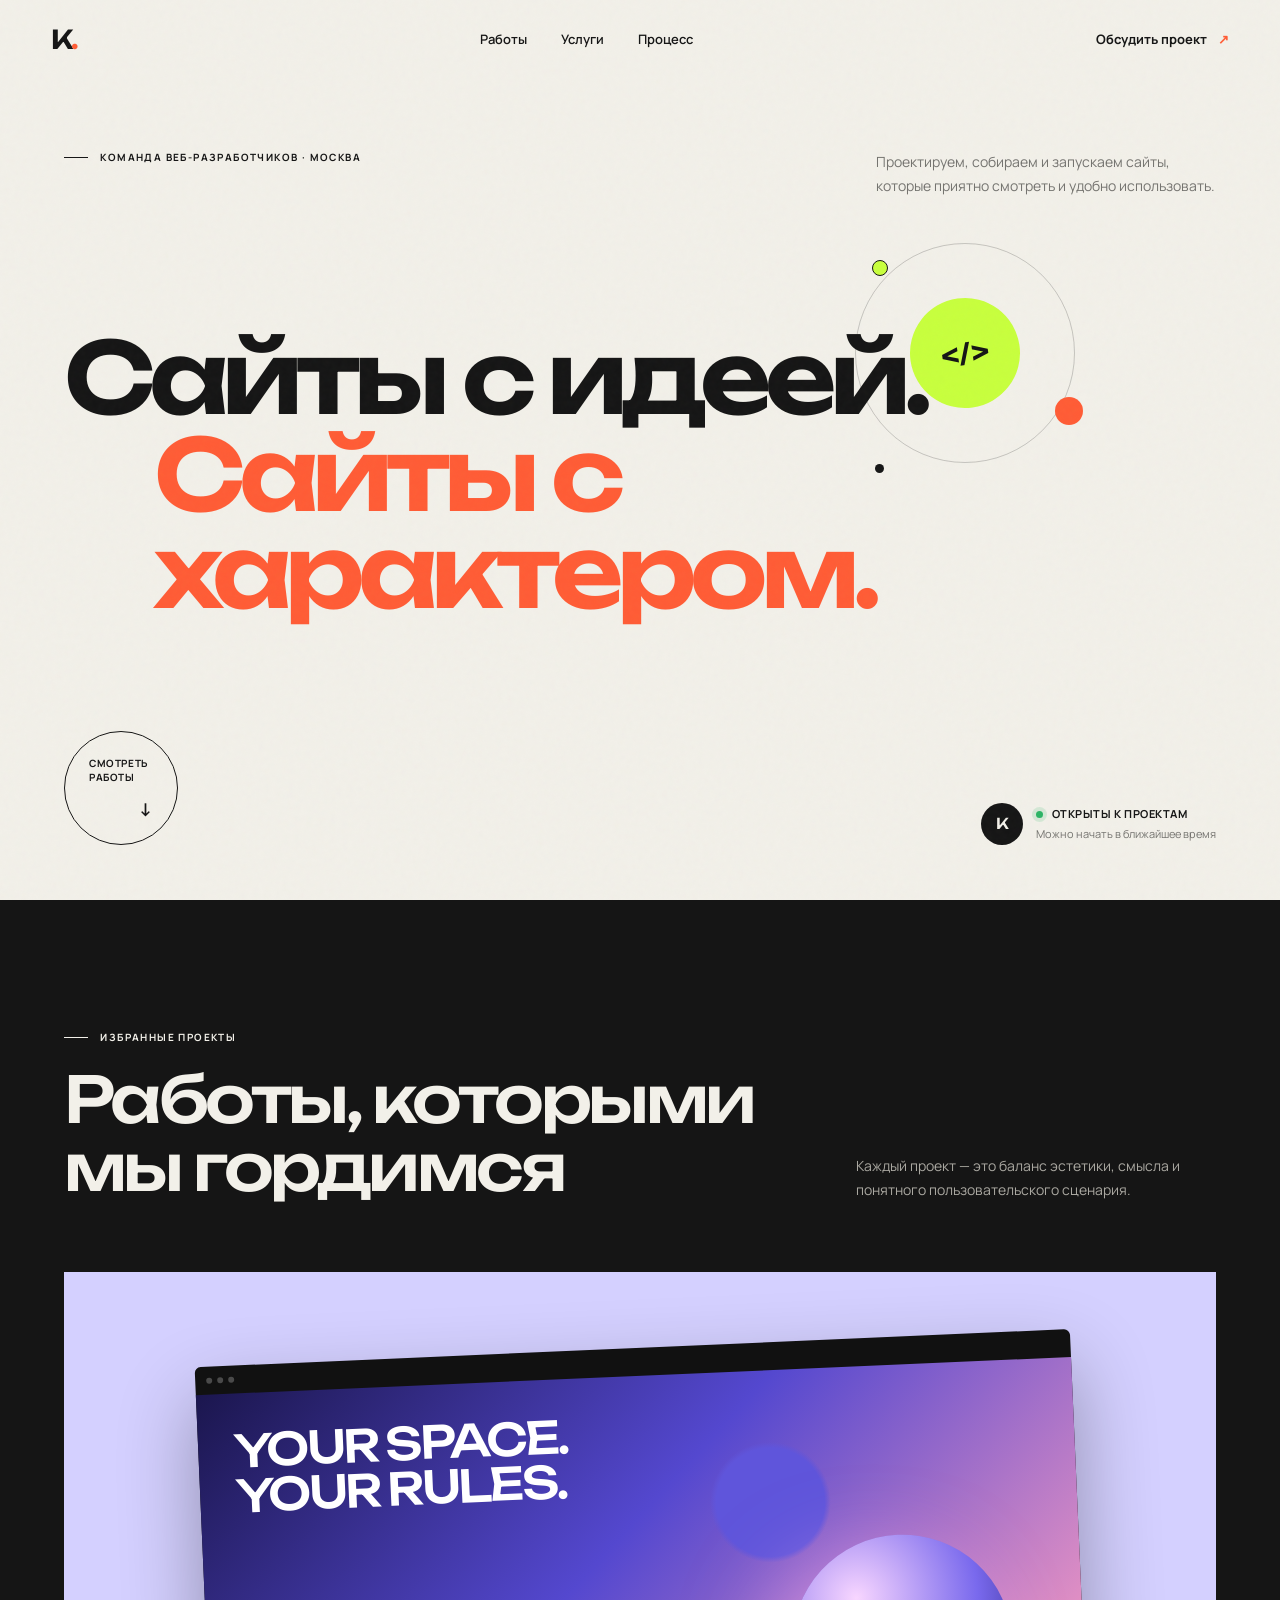
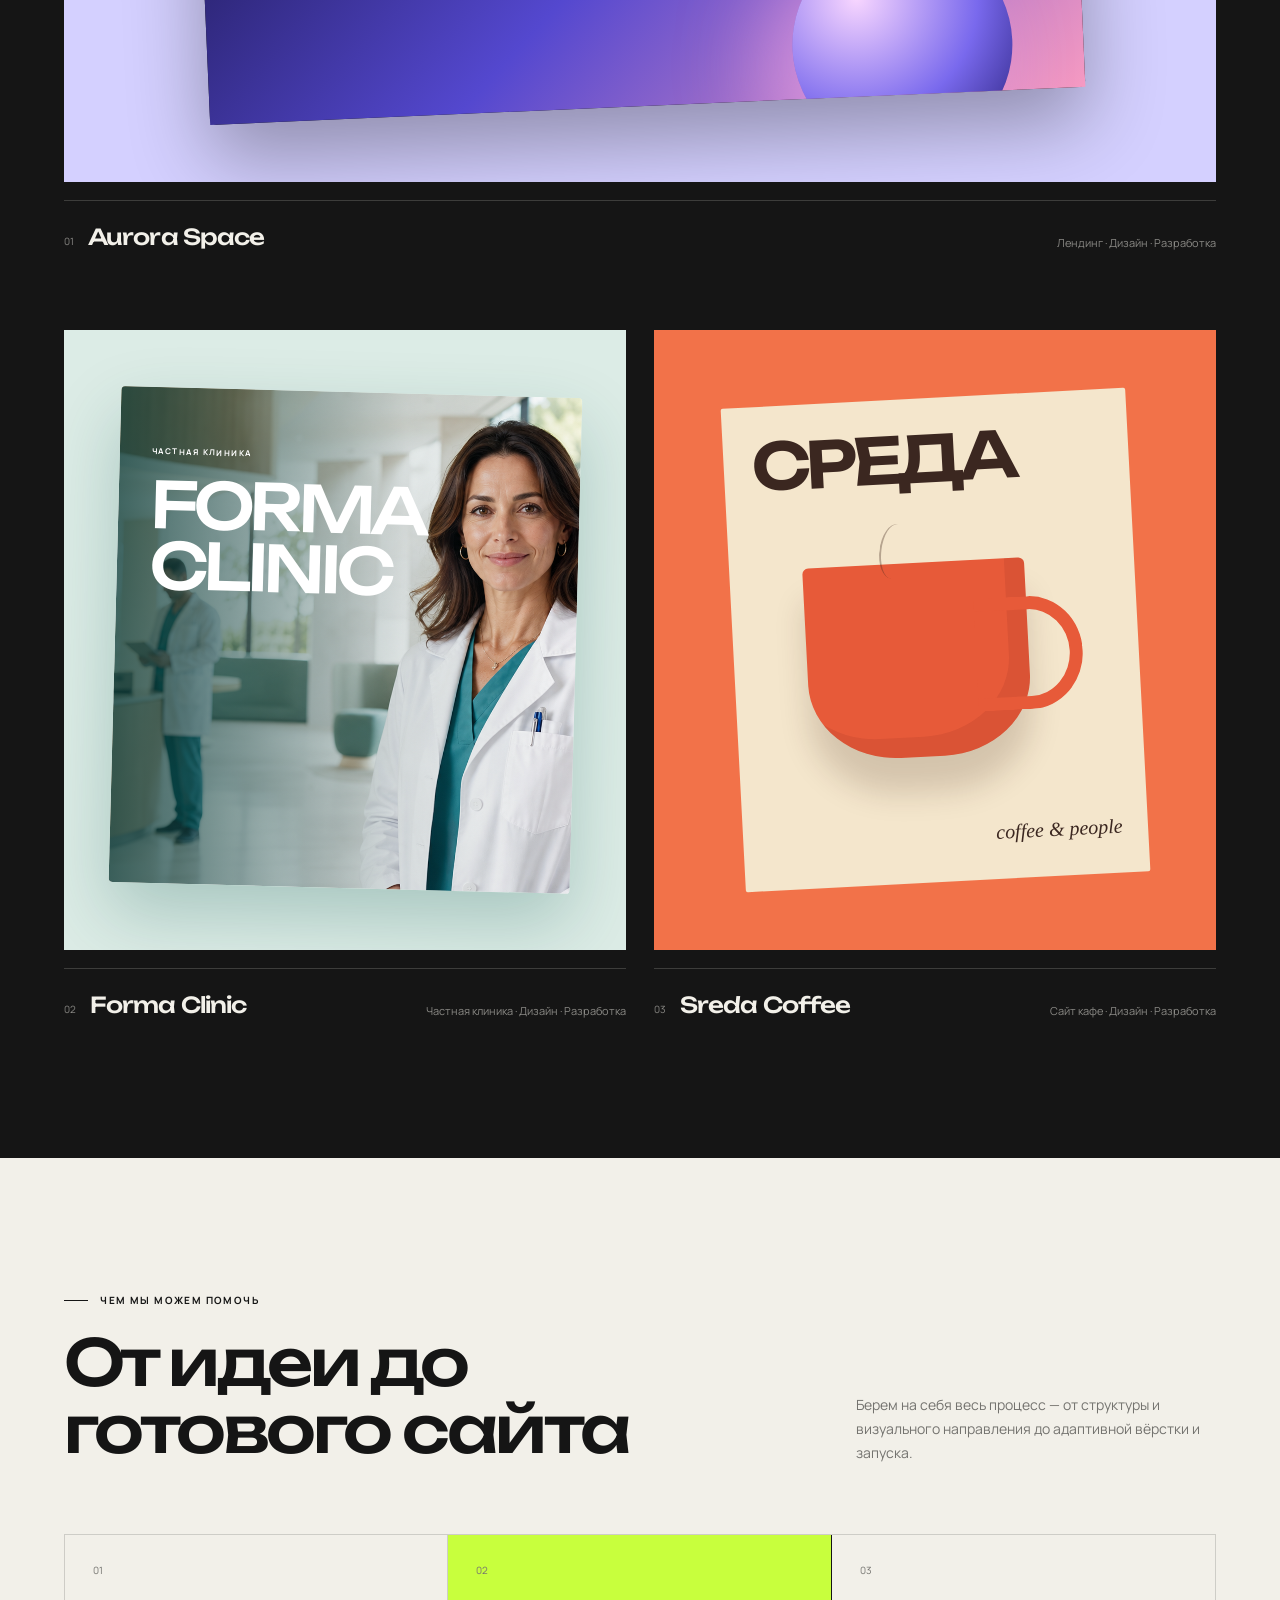
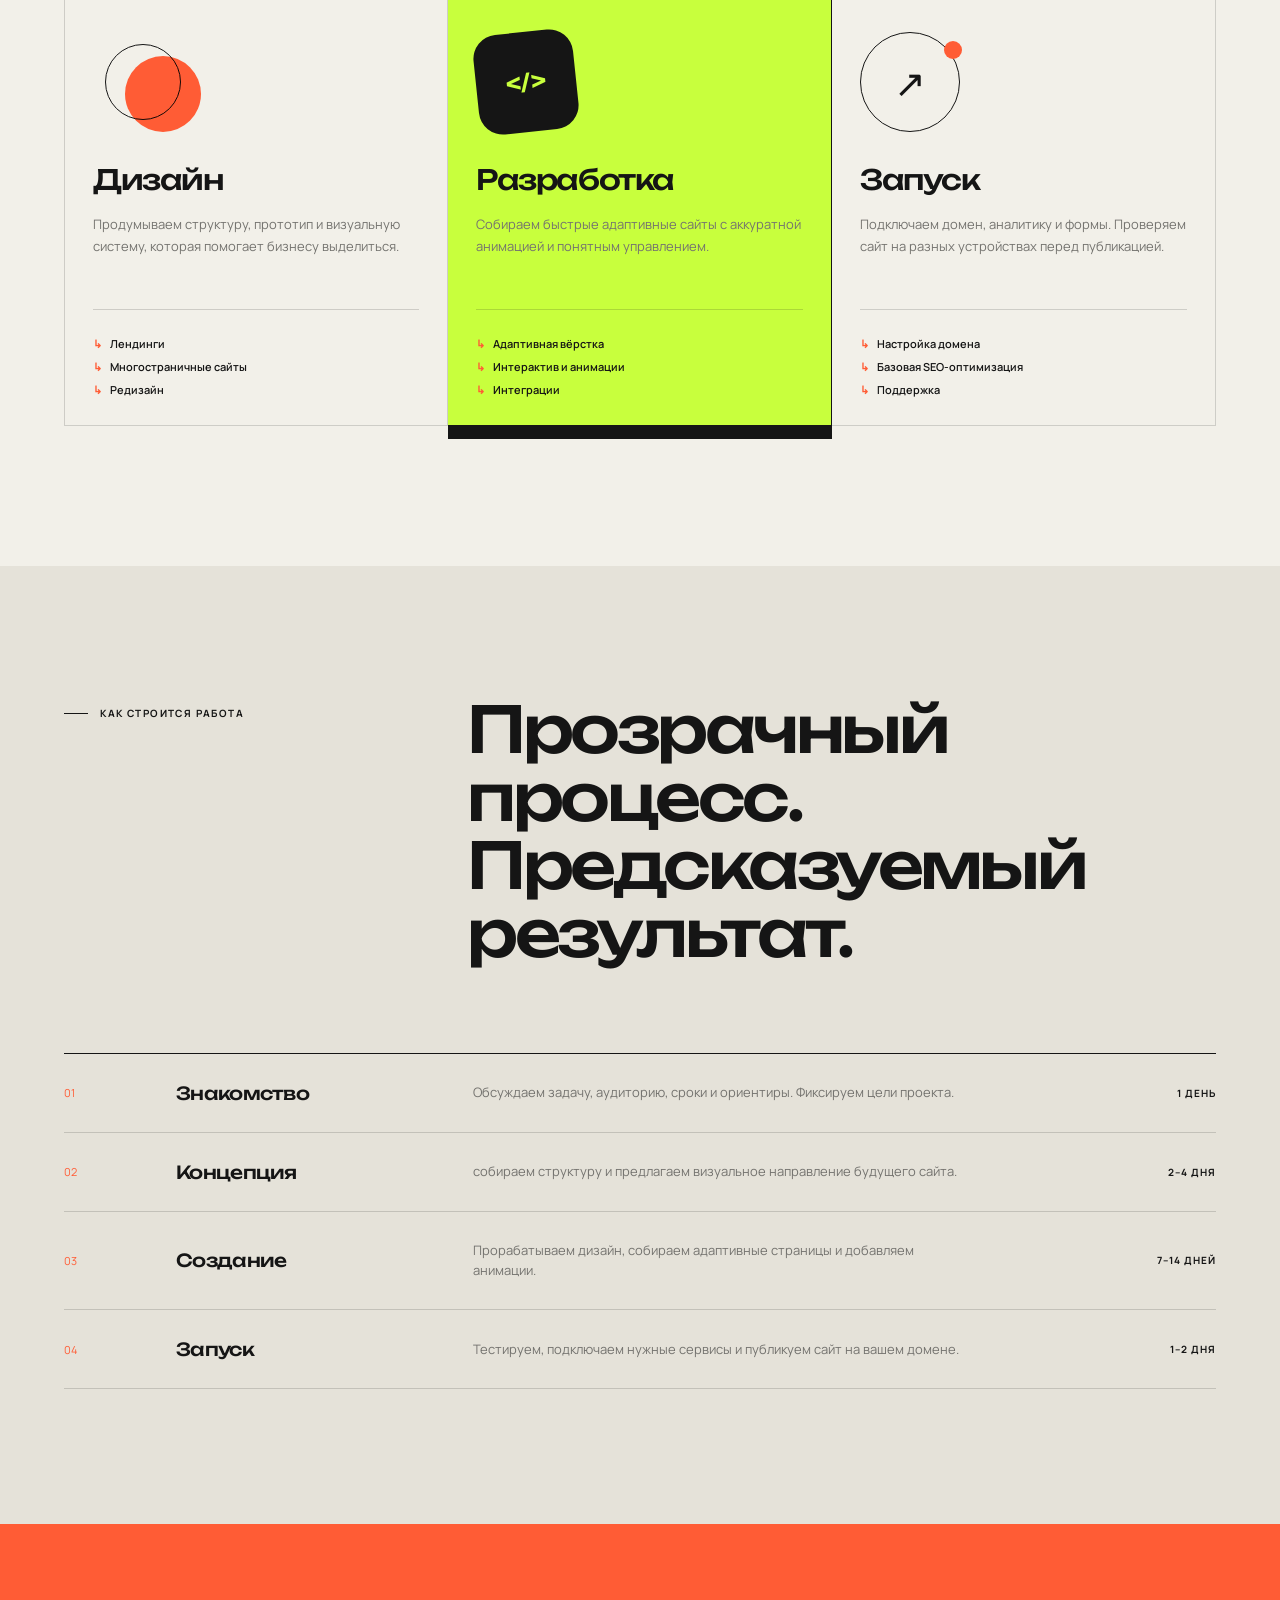
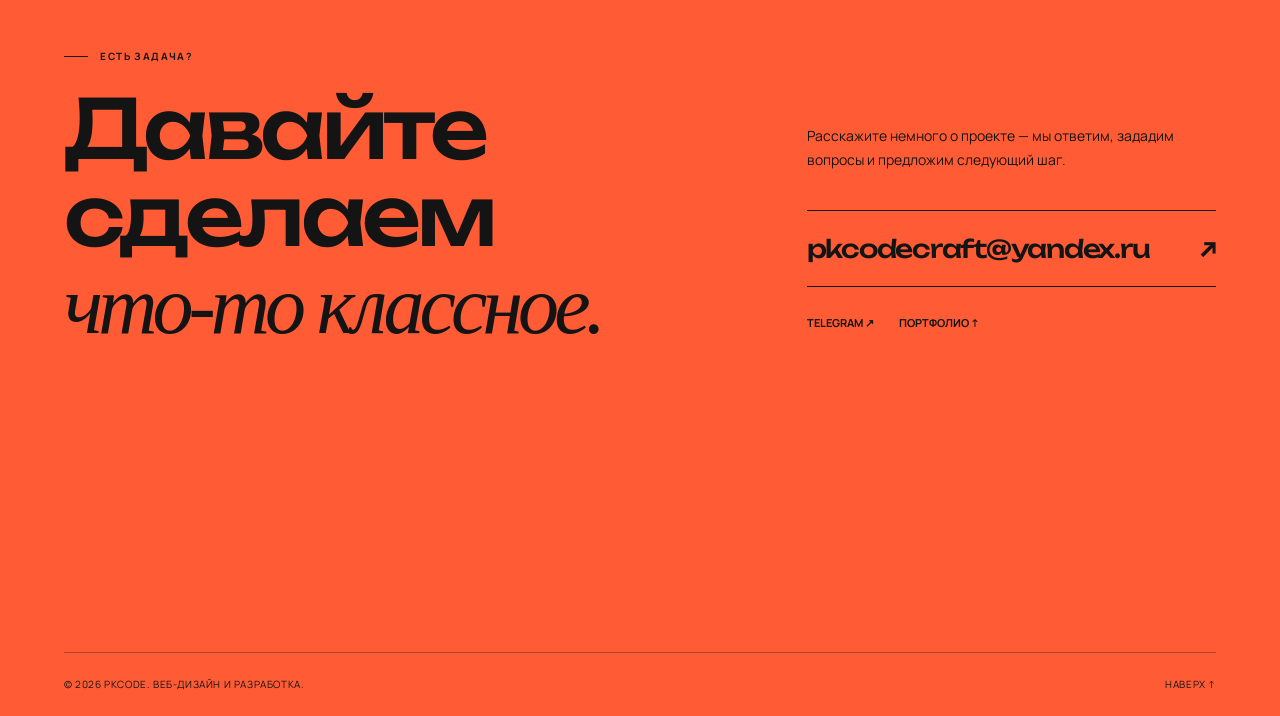
==== index.html @ dcec7ef4 "add coffee demo" ====
<!doctype html>
<html lang="ru">
  <head>
    <meta charset="UTF-8" />
    <meta name="viewport" content="width=device-width, initial-scale=1.0" />
    <meta
      name="description"
      content="Pkcode —  команда веб-разработчик. Создем быстрые, понятные и выразительные сайты для бизнеса."
    />
    <meta name="theme-color" content="#f2f0e9" />
    <title>Pkcode создаем то что вам необходимо</title>
    <link rel="preconnect" href="https://fonts.googleapis.com" />
    <link rel="preconnect" href="https://fonts.gstatic.com" crossorigin />
    <link
      href="https://fonts.googleapis.com/css2?family=Manrope:wght@400;500;600;700&family=Unbounded:wght@500;600&display=swap"
      rel="stylesheet"
    />
    <link rel="stylesheet" href="styles.css?v=20260711-2" />
  </head>
  <body>
    <div class="noise" aria-hidden="true"></div>

    <header class="site-header">
      <a class="logo" href="#top" aria-label="На главную">K<span>.</span></a>

      <nav class="desktop-nav" aria-label="Основная навигация">
        <a href="#works">Работы</a>
        <a href="#services">Услуги</a>
        <a href="#process">Процесс</a>
      </nav>

      <a class="header-contact" href="#contact">Обсудить проект <span>↗</span></a>
      <button class="menu-button" type="button" aria-label="Открыть меню" aria-expanded="false">
        <span></span><span></span>
      </button>
    </header>

    <div class="mobile-menu" aria-hidden="true">
      <a href="#works">Работы</a>
      <a href="#services">Услуги</a>
      <a href="#process">Процесс</a>
      <a href="#contact">Связаться</a>
    </div>

    <main id="top">
      <section class="hero section-pad">
        <div class="hero-top reveal">
          <p class="eyebrow"><span></span> Команда веб-разработчиков · Москва</p>
          <p class="hero-note">Проектируем, собираем и запускаем сайты, которые приятно смотреть и удобно использовать.</p>
        </div>

        <h1 class="hero-title reveal">
          <span>Сайты с идеей.</span>
          <span class="offset-line">Сайты с характером.</span>
        </h1>

        <div class="hero-bottom reveal">
          <a class="circle-link" href="#works" aria-label="Смотреть работы">
            <span>Смотреть<br />работы</span>
            <b>↓</b>
          </a>

          <div class="availability-card">
            <div class="avatar" aria-hidden="true">К</div>
            <div>
              <span class="status"><i></i> Открыты к проектам</span>
              <p>Можно начать в ближайшее время</p>
            </div>
          </div>
        </div>

        <div class="hero-orbit" aria-hidden="true">
          <div class="orbit-ring"></div>
          <div class="orbit-core">&lt;/&gt;</div>
          <span class="orbit-dot dot-one"></span>
          <span class="orbit-dot dot-two"></span>
        </div>
      </section>

      <section class="works section-pad" id="works">
        <div class="section-heading reveal">
          <div>
            <p class="eyebrow light"><span></span> Избранные проекты</p>
            <h2>Работы, которыми<br />мы гордимся</h2>
          </div>
          <p>Каждый проект — это баланс эстетики, смысла и понятного пользовательского сценария.</p>
        </div>

        <div class="project-list">
          <article class="project project-large reveal">
            <a class="project-visual visual-aurora" href="#contact" aria-label="Подробнее о проекте Aurora">
              <div class="browser-frame">
                <div class="browser-top"><i></i><i></i><i></i></div>
                <div class="aurora-screen">
                  <span>YOUR SPACE.<br />YOUR RULES.</span>
                  <div class="aurora-sphere"></div>
                </div>
              </div>
              <span class="view-button">Смотреть кейс ↗</span>
            </a>
            <div class="project-meta">
              <div><span>01</span><h3>Aurora Space</h3></div>
              <p>Лендинг · Дизайн · Разработка</p>
            </div>
          </article>

          <article class="project reveal">
            <a class="project-visual visual-studio" href="clinic/" aria-label="Открыть сайт частной клиники Forma">
              <div class="clinic-preview">
                <img src="assets/clinic-hero.png" alt="Врач частной клиники Forma" />
                <div class="clinic-preview-copy">
                  <span>ЧАСТНАЯ КЛИНИКА</span>
                  <b>FORMA<br />CLINIC</b>
                </div>
              </div>
              <span class="view-button">Смотреть кейс ↗</span>
            </a>
            <div class="project-meta">
              <div><span>02</span><h3>Forma Clinic</h3></div>
              <p>Частная клиника · Дизайн · Разработка</p>
            </div>
          </article>

          <article class="project reveal">
            <a class="project-visual visual-coffee" href="coffee/" aria-label="Открыть сайт кофейни Sreda">
              <div class="coffee-card">
                <span class="coffee-logo">СРЕДА</span>
                <div class="coffee-cup"><i></i></div>
                <p>coffee & people</p>
              </div>
              <span class="view-button">Смотреть кейс ↗</span>
            </a>
            <div class="project-meta">
              <div><span>03</span><h3>Sreda Coffee</h3></div>
              <p>Сайт кафе · Дизайн · Разработка</p>
            </div>
          </article>
        </div>

      </section>

      <section class="services section-pad" id="services">
        <div class="section-heading dark reveal">
          <div>
            <p class="eyebrow"><span></span> Чем мы можем помочь</p>
            <h2>От идеи до<br />готового сайта</h2>
          </div>
          <p>Берем на себя весь процесс — от структуры и визуального направления до адаптивной вёрстки и запуска.</p>
        </div>

        <div class="service-grid">
          <article class="service-card reveal">
            <span>01</span>
            <div class="service-icon icon-design"><i></i><i></i></div>
            <h3>Дизайн</h3>
            <p>Продумываем структуру, прототип и визуальную систему, которая помогает бизнесу выделиться.</p>
            <ul><li>Лендинги</li><li>Многостраничные сайты</li><li>Редизайн</li></ul>
          </article>

          <article class="service-card accent reveal">
            <span>02</span>
            <div class="service-icon icon-code">&lt;/&gt;</div>
            <h3>Разработка</h3>
            <p>Собираем быстрые адаптивные сайты с аккуратной анимацией и понятным управлением.</p>
            <ul><li>Адаптивная вёрстка</li><li>Интерактив и анимации</li><li>Интеграции</li></ul>
          </article>

          <article class="service-card reveal">
            <span>03</span>
            <div class="service-icon icon-launch"><i></i></div>
            <h3>Запуск</h3>
            <p>Подключаем домен, аналитику и формы. Проверяем сайт на разных устройствах перед публикацией.</p>
            <ul><li>Настройка домена</li><li>Базовая SEO-оптимизация</li><li>Поддержка</li></ul>
          </article>
        </div>
      </section>

      <section class="process section-pad" id="process">
        <div class="process-intro reveal">
          <p class="eyebrow"><span></span> Как строится работа</p>
          <h2>Прозрачный процесс.<br />Предсказуемый результат.</h2>
        </div>

        <ol class="steps">
          <li class="reveal"><span>01</span><h3>Знакомство</h3><p>Обсуждаем задачу, аудиторию, сроки и ориентиры. Фиксируем цели проекта.</p><b>1 день</b></li>
          <li class="reveal"><span>02</span><h3>Концепция</h3><p>собираем структуру и предлагаем визуальное направление будущего сайта.</p><b>2–4 дня</b></li>
          <li class="reveal"><span>03</span><h3>Создание</h3><p>Прорабатываем дизайн, собираем адаптивные страницы и добавляем анимации.</p><b>7–14 дней</b></li>
          <li class="reveal"><span>04</span><h3>Запуск</h3><p>Тестируем, подключаем нужные сервисы и публикуем сайт на вашем домене.</p><b>1–2 дня</b></li>
        </ol>
      </section>

      <section class="contact section-pad" id="contact">
        <div class="contact-copy reveal">
          <p class="eyebrow light"><span></span> Есть задача?</p>
          <h2>Давайте сделаем<br /><em>что-то классное.</em></h2>
        </div>

        <div class="contact-action reveal">
          <p>Расскажите немного о проекте — мы ответим, зададим вопросы и предложим следующий шаг.</p>
          <a class="big-mail" href="mailto:pkcodecraft@yandex.ru">pkcodecraft@yandex.ru <span>↗</span></a>
          <div class="socials">
            <a href="https://t.me/un4uspep" target="_blank" rel="noreferrer">Telegram ↗</a>
            <a href="#works">Портфолио ↑</a>
          </div>
        </div>

        <footer>
          <p>© <span id="year"></span> Pkcode. Веб-дизайн и разработка.</p>
          <a href="#top">Наверх ↑</a>
        </footer>
      </section>
    </main>

    <script src="script.js"></script>
  </body>
</html>
---- styles.css ----
:root {
  --paper: #f2f0e9;
  --ink: #151515;
  --orange: #ff5c35;
  --lime: #c8ff3d;
  --muted: #74736f;
  --line: rgba(21, 21, 21, 0.16);
  --display: "Unbounded", sans-serif;
  --body: "Manrope", sans-serif;
}

* { box-sizing: border-box; }
html { scroll-behavior: smooth; }
body {
  margin: 0;
  background: var(--paper);
  color: var(--ink);
  font-family: var(--body);
  overflow-x: hidden;
}
a { color: inherit; text-decoration: none; }
button { font: inherit; }

.noise {
  position: fixed;
  inset: 0;
  pointer-events: none;
  z-index: 50;
  opacity: .035;
  background-image: url("data:image/svg+xml,%3Csvg viewBox='0 0 160 160' xmlns='http://www.w3.org/2000/svg'%3E%3Cfilter id='n'%3E%3CfeTurbulence type='fractalNoise' baseFrequency='.95' numOctaves='4' stitchTiles='stitch'/%3E%3C/filter%3E%3Crect width='100%25' height='100%25' filter='url(%23n)' opacity='.8'/%3E%3C/svg%3E");
}

.site-header {
  position: fixed;
  z-index: 40;
  top: 0;
  left: 0;
  right: 0;
  height: 78px;
  padding: 0 clamp(22px, 4vw, 68px);
  display: flex;
  align-items: center;
  justify-content: space-between;
  transition: background .25s, height .25s, box-shadow .25s;
}
.site-header.scrolled {
  height: 64px;
  background: rgba(242,240,233,.88);
  box-shadow: 0 1px 0 rgba(21,21,21,.1);
  backdrop-filter: blur(16px);
}
.logo { font: 600 26px var(--display); letter-spacing: -.08em; }
.logo span { color: var(--orange); }
.desktop-nav { display: flex; gap: 34px; font-size: 13px; font-weight: 600; }
.desktop-nav a, .header-contact { transition: opacity .2s; }
.desktop-nav a:hover, .header-contact:hover { opacity: .55; }
.header-contact { font-size: 13px; font-weight: 700; }
.header-contact span { margin-left: 8px; color: var(--orange); }
.menu-button { display: none; border: 0; background: none; width: 40px; height: 40px; padding: 10px; }
.menu-button span { display: block; height: 2px; margin: 6px 0; background: var(--ink); transition: transform .25s; }
.menu-button.active span:first-child { transform: translateY(4px) rotate(45deg); }
.menu-button.active span:last-child { transform: translateY(-4px) rotate(-45deg); }
.mobile-menu {
  display: none;
  position: fixed;
  inset: 0;
  z-index: 35;
  padding: 120px 26px 40px;
  background: var(--lime);
  flex-direction: column;
  gap: 16px;
}
.mobile-menu a { font: 500 clamp(32px,10vw,52px) var(--display); }

.section-pad { padding-left: clamp(22px, 5vw, 80px); padding-right: clamp(22px, 5vw, 80px); }
section[id] { scroll-margin-top: 74px; }
.hero {
  position: relative;
  min-height: 100svh;
  padding-top: 150px;
  padding-bottom: 55px;
  display: flex;
  flex-direction: column;
  justify-content: space-between;
  overflow: hidden;
}
.hero-top { display: flex; justify-content: space-between; align-items: flex-start; }
.eyebrow { margin: 0; text-transform: uppercase; letter-spacing: .14em; font-size: 10px; font-weight: 700; }
.eyebrow span { display: inline-block; width: 24px; height: 1px; margin: 0 9px 3px 0; background: currentColor; }
.hero-note { width: 340px; margin: 0; color: var(--muted); font-size: 14px; line-height: 1.7; }
.hero-title {
  position: relative;
  z-index: 2;
  margin: 55px 0 35px;
  font: 600 clamp(46px, 7.7vw, 124px)/.98 var(--display);
  letter-spacing: -.07em;
}
.hero-title span { display: block; }
.hero-title .offset-line { margin-left: 7vw; color: var(--orange); }
.hero-bottom { display: flex; justify-content: space-between; align-items: flex-end; }
.circle-link {
  width: 114px;
  height: 114px;
  border: 1px solid var(--ink);
  border-radius: 50%;
  padding: 24px;
  display: flex;
  flex-direction: column;
  justify-content: space-between;
  font-size: 10px;
  font-weight: 700;
  text-transform: uppercase;
  letter-spacing: .06em;
  transition: background .25s, color .25s, transform .25s;
}
.circle-link b { align-self: flex-end; font-size: 18px; }
.circle-link:hover { background: var(--ink); color: var(--paper); transform: rotate(-4deg); }
.availability-card { display: flex; align-items: center; gap: 13px; }
.avatar { width: 42px; height: 42px; border-radius: 50%; display: grid; place-items: center; color: var(--paper); background: var(--ink); font: 500 15px var(--display); }
.status { display: block; font-size: 11px; font-weight: 700; text-transform: uppercase; letter-spacing: .05em; }
.status i { display: inline-block; width: 7px; height: 7px; border-radius: 50%; margin-right: 6px; background: #2db465; box-shadow: 0 0 0 4px rgba(45,180,101,.15); }
.availability-card p { margin: 5px 0 0; font-size: 11px; color: var(--muted); }
.hero-orbit { position: absolute; z-index: 1; right: 16vw; top: 27%; width: 220px; height: 220px; }
.orbit-ring { position: absolute; inset: 0; border: 1px solid rgba(21,21,21,.2); border-radius: 50%; animation: spin 12s linear infinite; }
.orbit-ring::after { content: ""; position: absolute; left: 16px; top: 16px; width: 14px; height: 14px; background: var(--lime); border: 1px solid var(--ink); border-radius: 50%; }
.orbit-core { position: absolute; inset: 55px; border-radius: 50%; display: grid; place-items: center; background: var(--lime); font: 600 28px var(--display); transform: rotate(-8deg); }
.orbit-dot { position: absolute; border-radius: 50%; }
.dot-one { width: 28px; height: 28px; background: var(--orange); right: -8px; bottom: 38px; }
.dot-two { width: 9px; height: 9px; background: var(--ink); left: 20px; bottom: -10px; }
@keyframes spin { to { transform: rotate(360deg); } }

.works { padding-top: 130px; padding-bottom: 140px; background: var(--ink); color: var(--paper); }
.section-heading { display: flex; justify-content: space-between; align-items: flex-end; margin-bottom: 70px; }
.section-heading h2, .process-intro h2, .contact h2 { margin: 22px 0 0; font: 500 clamp(36px,5vw,72px)/1.06 var(--display); letter-spacing: -.055em; }
.section-heading > p { width: 360px; margin: 0; line-height: 1.7; font-size: 14px; color: #aaa8a1; }
.project-list { display: grid; grid-template-columns: repeat(2, 1fr); gap: 80px 28px; }
.project-large { grid-column: 1 / -1; }
.project-visual { position: relative; min-height: 510px; display: grid; place-items: center; overflow: hidden; }
.project:not(.project-large) .project-visual { min-height: 620px; }
.project-visual::after { content: ""; position: absolute; inset: 0; background: rgba(255,255,255,.08); opacity: 0; transition: opacity .3s; }
.project-visual:hover::after { opacity: 1; }
.view-button { position: absolute; z-index: 2; right: 24px; bottom: 24px; padding: 14px 18px; border-radius: 999px; color: var(--ink); background: var(--lime); font-size: 11px; font-weight: 700; transform: translateY(8px); opacity: 0; transition: .3s; }
.project-visual:hover .view-button { opacity: 1; transform: translateY(0); }
.visual-aurora { background: #d4d0ff; }
.browser-frame { width: min(76%, 1000px); background: #111; border-radius: 6px; box-shadow: 0 35px 80px rgba(0,0,0,.32); transform: rotate(-2.5deg); transition: transform .5s; }
.project-visual:hover .browser-frame { transform: rotate(-1deg) scale(1.02); }
.browser-top { height: 28px; display: flex; align-items: center; gap: 5px; padding-left: 11px; }
.browser-top i { width: 6px; height: 6px; border-radius: 50%; background: #4a4a4a; }
.aurora-screen { position: relative; height: 330px; overflow: hidden; padding: 35px; background: radial-gradient(circle at 65% 40%, #5f55db 0 9%, transparent 10%), linear-gradient(135deg,#1b164e,#5448cf 48%,#f69ac2); }
.aurora-screen > span { position: relative; z-index: 2; color: white; font: 500 clamp(25px,3.5vw,58px)/1 var(--display); letter-spacing: -.06em; }
.aurora-sphere { position: absolute; width: 220px; height: 220px; right: 8%; bottom: -60px; border-radius: 50%; background: radial-gradient(circle at 30% 28%,#f8d6ff,#7969ed 55%,#20186f); box-shadow: -30px 20px 80px rgba(255,175,238,.5); }
.visual-studio { background: #dcece6; }
.clinic-preview { position: relative; width: 82%; height: 80%; overflow: hidden; border-radius: 4px; box-shadow: 0 30px 70px rgba(6,78,73,.24); transform: rotate(1.5deg); transition: transform .5s; }
.clinic-preview::after { content: ""; position: absolute; inset: 0; background: linear-gradient(90deg,rgba(10,59,55,.78),rgba(10,59,55,.12) 62%,transparent); }
.clinic-preview img { width: 100%; height: 100%; display: block; object-fit: cover; }
.clinic-preview-copy { position: absolute; z-index: 1; left: 7%; top: 10%; color: white; }
.clinic-preview-copy span { font-size: 8px; font-weight: 700; letter-spacing: .18em; }
.clinic-preview-copy b { display: block; margin-top: 15px; font: 500 clamp(32px,5vw,64px)/.96 var(--display); letter-spacing: -.07em; }
.project-visual:hover .clinic-preview { transform: rotate(.5deg) scale(1.02); }
.studio-poster { position: relative; width: 78%; height: 78%; padding: 25px; overflow: hidden; background: #e8e2d2; color: #171717; transform: rotate(2deg); transition: transform .5s; }
.project-visual:hover .studio-poster { transform: rotate(.5deg) scale(1.02); }
.studio-small { font-size: 8px; letter-spacing: .15em; }
.studio-poster b { display: block; font: 600 clamp(42px,7vw,88px)/1 var(--display); letter-spacing: -.08em; }
.studio-building { position: absolute; left: 13%; right: 13%; bottom: -6%; height: 55%; background: repeating-linear-gradient(90deg, #8f8776 0 17px,#c3bbab 18px 24px); clip-path: polygon(18% 0,100% 0,84% 100%,0 100%); filter: contrast(1.12); }
.studio-year { position: absolute; right: 24px; top: 25px; font-size: 9px; }
.visual-coffee { background: #f27249; }
.coffee-card { position: relative; width: 72%; height: 78%; padding: 28px; overflow: hidden; background: #f4e6cc; color: #3b2720; border-radius: 2px; transform: rotate(-3deg); transition: transform .5s; }
.project-visual:hover .coffee-card { transform: rotate(-1deg) scale(1.02); }
.coffee-logo { font: 600 clamp(32px,5vw,68px)/1 var(--display); letter-spacing: -.08em; }
.coffee-card p { position: absolute; right: 25px; bottom: 15px; font: italic 20px serif; }
.coffee-cup { position: absolute; left: 18%; top: 34%; width: 55%; height: 40%; border-radius: 6px 6px 40% 40%; background: #e75a39; box-shadow: inset -20px -20px 0 rgba(98,28,20,.1), 0 35px 30px rgba(60,31,17,.17); }
.coffee-cup::after { content: ""; position: absolute; right: -24%; top: 20%; width: 42%; height: 45%; border: 13px solid #e75a39; border-left: 0; border-radius: 0 50% 50% 0; }
.coffee-cup i { position: absolute; top: -40px; left: 35%; width: 30px; height: 55px; border-left: 2px solid rgba(67,42,29,.35); border-radius: 50%; transform: rotate(10deg); }
.project-meta { display: flex; justify-content: space-between; gap: 25px; align-items: flex-end; padding-top: 22px; border-top: 1px solid rgba(242,240,233,.18); margin-top: 18px; }
.project-meta > div { display: flex; align-items: baseline; gap: 14px; }
.project-meta span { font-size: 10px; color: #8a8985; }
.project-meta h3 { margin: 0; font: 500 22px var(--display); letter-spacing: -.04em; }
.project-meta p { margin: 0; text-align: right; color: #8a8985; font-size: 11px; }
.portfolio-hint { margin: 80px 0 0 auto; padding: 16px 20px; width: fit-content; max-width: 100%; border: 1px solid rgba(242,240,233,.2); color: #aaa8a1; font-size: 12px; }

.services { padding-top: 135px; padding-bottom: 140px; }
.section-heading.dark > p { color: var(--muted); }
.service-grid { display: grid; grid-template-columns: repeat(3, 1fr); border-top: 1px solid var(--line); border-bottom: 1px solid var(--line); }
.service-card { position: relative; min-height: 490px; padding: 28px; border-right: 1px solid var(--line); display: flex; flex-direction: column; }
.service-card:first-child { border-left: 1px solid var(--line); }
.service-card > span { font-size: 10px; color: var(--muted); }
.service-card h3 { margin: auto 0 16px; font: 500 28px var(--display); letter-spacing: -.05em; }
.service-card p { min-height: 72px; margin: 0 0 24px; color: var(--muted); font-size: 13px; line-height: 1.7; }
.service-card ul { list-style: none; margin: 0; padding: 18px 0 0; border-top: 1px solid var(--line); }
.service-card li { margin-top: 8px; font-size: 11px; font-weight: 600; }
.service-card li::before { content: "↳"; margin-right: 8px; color: var(--orange); }
.service-card.accent { background: var(--lime); border-color: var(--ink); transform: translateY(-14px); box-shadow: 0 14px 0 var(--ink); }
.service-icon { width: 100px; height: 100px; margin-top: 55px; }
.icon-design { position: relative; }
.icon-design i { position: absolute; inset: 12px; border: 1px solid var(--ink); border-radius: 50%; }
.icon-design i:last-child { transform: translate(20px,12px); background: var(--orange); border: 0; mix-blend-mode: multiply; }
.icon-code { display: grid; place-items: center; font: 600 24px var(--display); border-radius: 24px; background: var(--ink); color: var(--lime); transform: rotate(-6deg); }
.icon-launch { position: relative; border: 1px solid var(--ink); border-radius: 50%; }
.icon-launch::before { content: "↗"; position: absolute; inset: 0; display: grid; place-items: center; font-size: 38px; }
.icon-launch i { position: absolute; width: 18px; height: 18px; right: -3px; top: 8px; border-radius: 50%; background: var(--orange); }

.process { padding-top: 130px; padding-bottom: 135px; background: #e5e2d9; }
.process-intro { display: flex; justify-content: space-between; align-items: flex-start; }
.process-intro .eyebrow { margin-top: 10px; }
.process-intro h2 { margin: 0; width: 65%; }
.steps { list-style: none; margin: 85px 0 0; padding: 0; border-top: 1px solid var(--ink); }
.steps li { display: grid; grid-template-columns: 8% 24% 1fr 90px; gap: 20px; align-items: center; padding: 28px 0; border-bottom: 1px solid var(--line); }
.steps li > span { color: var(--orange); font-size: 11px; }
.steps h3 { margin: 0; font: 500 18px var(--display); letter-spacing: -.04em; }
.steps p { width: min(100%, 500px); margin: 0; color: var(--muted); font-size: 13px; line-height: 1.6; }
.steps b { text-align: right; font-size: 10px; text-transform: uppercase; letter-spacing: .1em; }

.contact { min-height: 88svh; padding-top: 125px; padding-bottom: 25px; background: var(--orange); color: #141414; display: grid; grid-template-columns: 1.25fr .75fr; align-content: space-between; gap: 60px; }
.contact h2 { font-size: clamp(40px,6.4vw,96px); }
.contact h2 em { font-family: Georgia, serif; font-weight: 400; letter-spacing: -.06em; }
.contact-action { align-self: end; padding-bottom: 20px; }
.contact-action > p { width: 90%; margin: 0 0 38px; font-size: 14px; line-height: 1.7; }
.big-mail { display: flex; justify-content: space-between; gap: 20px; padding: 22px 0; border-top: 1px solid var(--ink); border-bottom: 1px solid var(--ink); font: 500 clamp(16px,2vw,25px) var(--display); letter-spacing: -.05em; }
.big-mail:hover span { transform: translate(4px,-4px); }
.big-mail span { transition: transform .2s; }
.socials { display: flex; gap: 25px; margin-top: 28px; font-size: 11px; font-weight: 700; text-transform: uppercase; }
.contact footer { grid-column: 1 / -1; display: flex; justify-content: space-between; padding-top: 24px; border-top: 1px solid rgba(21,21,21,.35); font-size: 10px; text-transform: uppercase; letter-spacing: .06em; }
.contact footer p { margin: 0; }

.reveal { opacity: 0; transform: translateY(24px); transition: opacity .7s ease, transform .7s ease; }
.reveal.visible { opacity: 1; transform: translateY(0); }

@media (max-width: 900px) {
  .desktop-nav, .header-contact { display: none; }
  .menu-button { display: block; }
  .mobile-menu.open { display: flex; }
  .hero { padding-top: 120px; }
  .hero-orbit { width: 145px; height: 145px; right: -20px; top: 31%; }
  .orbit-core { inset: 36px; font-size: 18px; }
  .hero-title { margin-top: 100px; }
  .hero-title .offset-line { margin-left: 0; }
  .section-heading { align-items: flex-start; gap: 40px; }
  .project-list { gap: 60px 18px; }
  .project-visual, .project:not(.project-large) .project-visual { min-height: 450px; }
  .service-card { padding: 22px; }
  .contact { grid-template-columns: 1fr; }
  .contact-action { width: min(100%, 620px); }
}

@media (max-width: 680px) {
  .hero { min-height: 760px; padding-bottom: 32px; }
  .hero-top { display: block; }
  .hero-note { width: 90%; margin-top: 24px; }
  .hero-title { margin-top: 92px; max-width: 100%; font-size: clamp(38px,10.8vw,54px); line-height: 1.04; letter-spacing: -.065em; overflow-wrap: anywhere; }
  .hero-orbit { top: 33%; right: -18px; width: 118px; height: 118px; opacity: .68; }
  .hero-orbit .orbit-ring { animation: none; }
  .hero-orbit .orbit-core { inset: 30px; font-size: 15px; }
  .hero-orbit .dot-one { right: -2px; bottom: 22px; width: 21px; height: 21px; }
  .hero-orbit .dot-two { left: 13px; bottom: -4px; }
  .circle-link { width: 95px; height: 95px; padding: 18px; }
  .availability-card p { display: none; }
  .section-heading { display: block; margin-bottom: 50px; }
  .section-heading > p { width: 100%; margin-top: 32px; }
  .works, .services, .process { padding-top: 95px; padding-bottom: 100px; }
  .project-list { grid-template-columns: 1fr; }
  .project-large { grid-column: auto; }
  .project-visual, .project:not(.project-large) .project-visual { min-height: 380px; }
  .browser-frame { width: 90%; }
  .aurora-screen { height: 235px; padding: 22px; }
  .aurora-sphere { width: 150px; height: 150px; }
  .studio-poster, .coffee-card, .clinic-preview { width: 82%; height: 80%; }
  .project-meta { align-items: flex-start; }
  .project-meta > * { min-width: 0; }
  .project-meta > div { display: block; }
  .project-meta h3 { margin-top: 8px; }
  .project-meta p { max-width: 120px; overflow-wrap: anywhere; }
  .service-grid { grid-template-columns: 1fr; gap: 14px; border: 0; }
  .service-card, .service-card:first-child { min-height: 450px; border: 1px solid var(--line); }
  .service-card.accent { transform: none; box-shadow: none; }
  .process-intro { display: block; }
  .process-intro h2 { width: 100%; margin-top: 25px; }
  .steps { margin-top: 55px; }
  .steps li { grid-template-columns: 34px minmax(0,1fr) 64px; gap: 14px; align-items: start; }
  .steps h3, .steps p { min-width: 0; overflow-wrap: anywhere; }
  .steps p { grid-column: 2 / 4; }
  .contact { min-height: 800px; padding-top: 95px; gap: 80px; }
  .contact footer { gap: 20px; align-items: flex-end; }
  .contact footer p { max-width: 220px; }
  .view-button { opacity: 1; transform: none; }
}

@media (prefers-reduced-motion: reduce) {
  html { scroll-behavior: auto; }
  *, *::before, *::after { animation-duration: .01ms !important; animation-iteration-count: 1 !important; transition-duration: .01ms !important; }
  .reveal { opacity: 1; transform: none; }
}
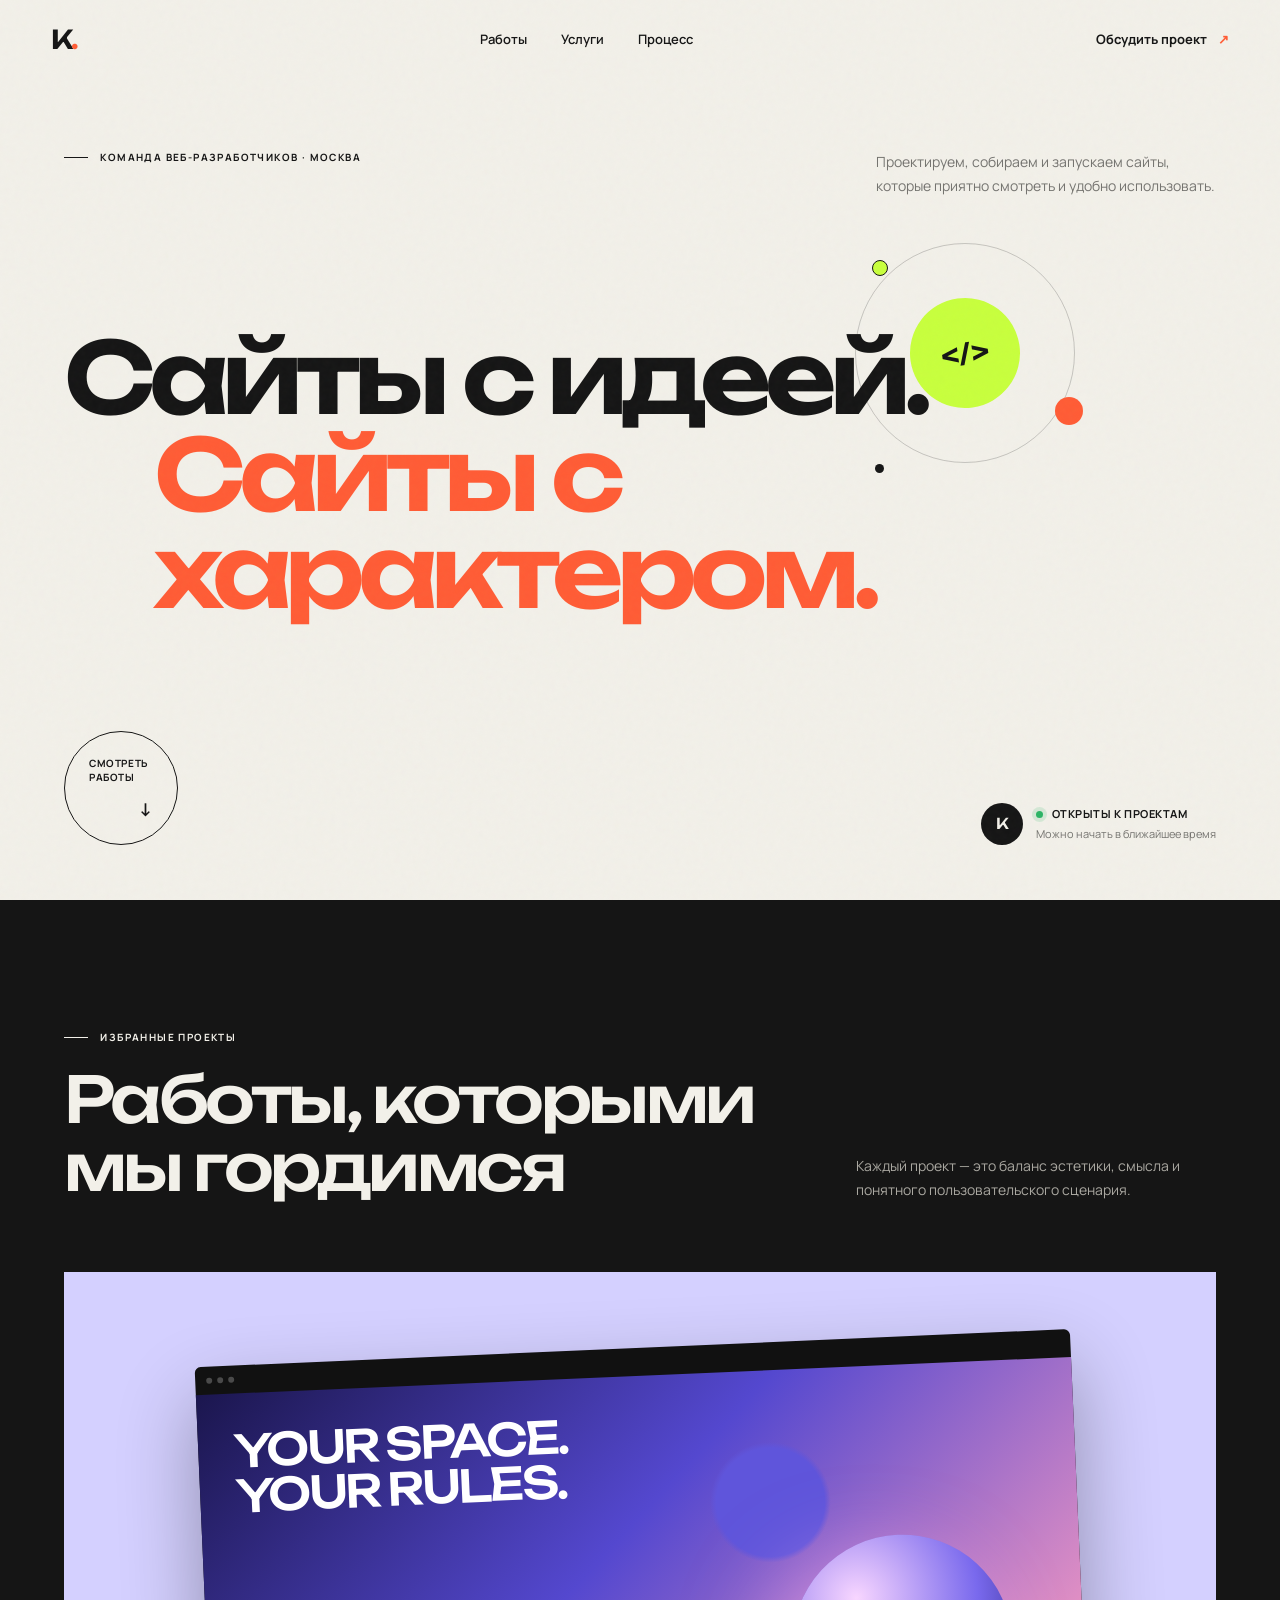
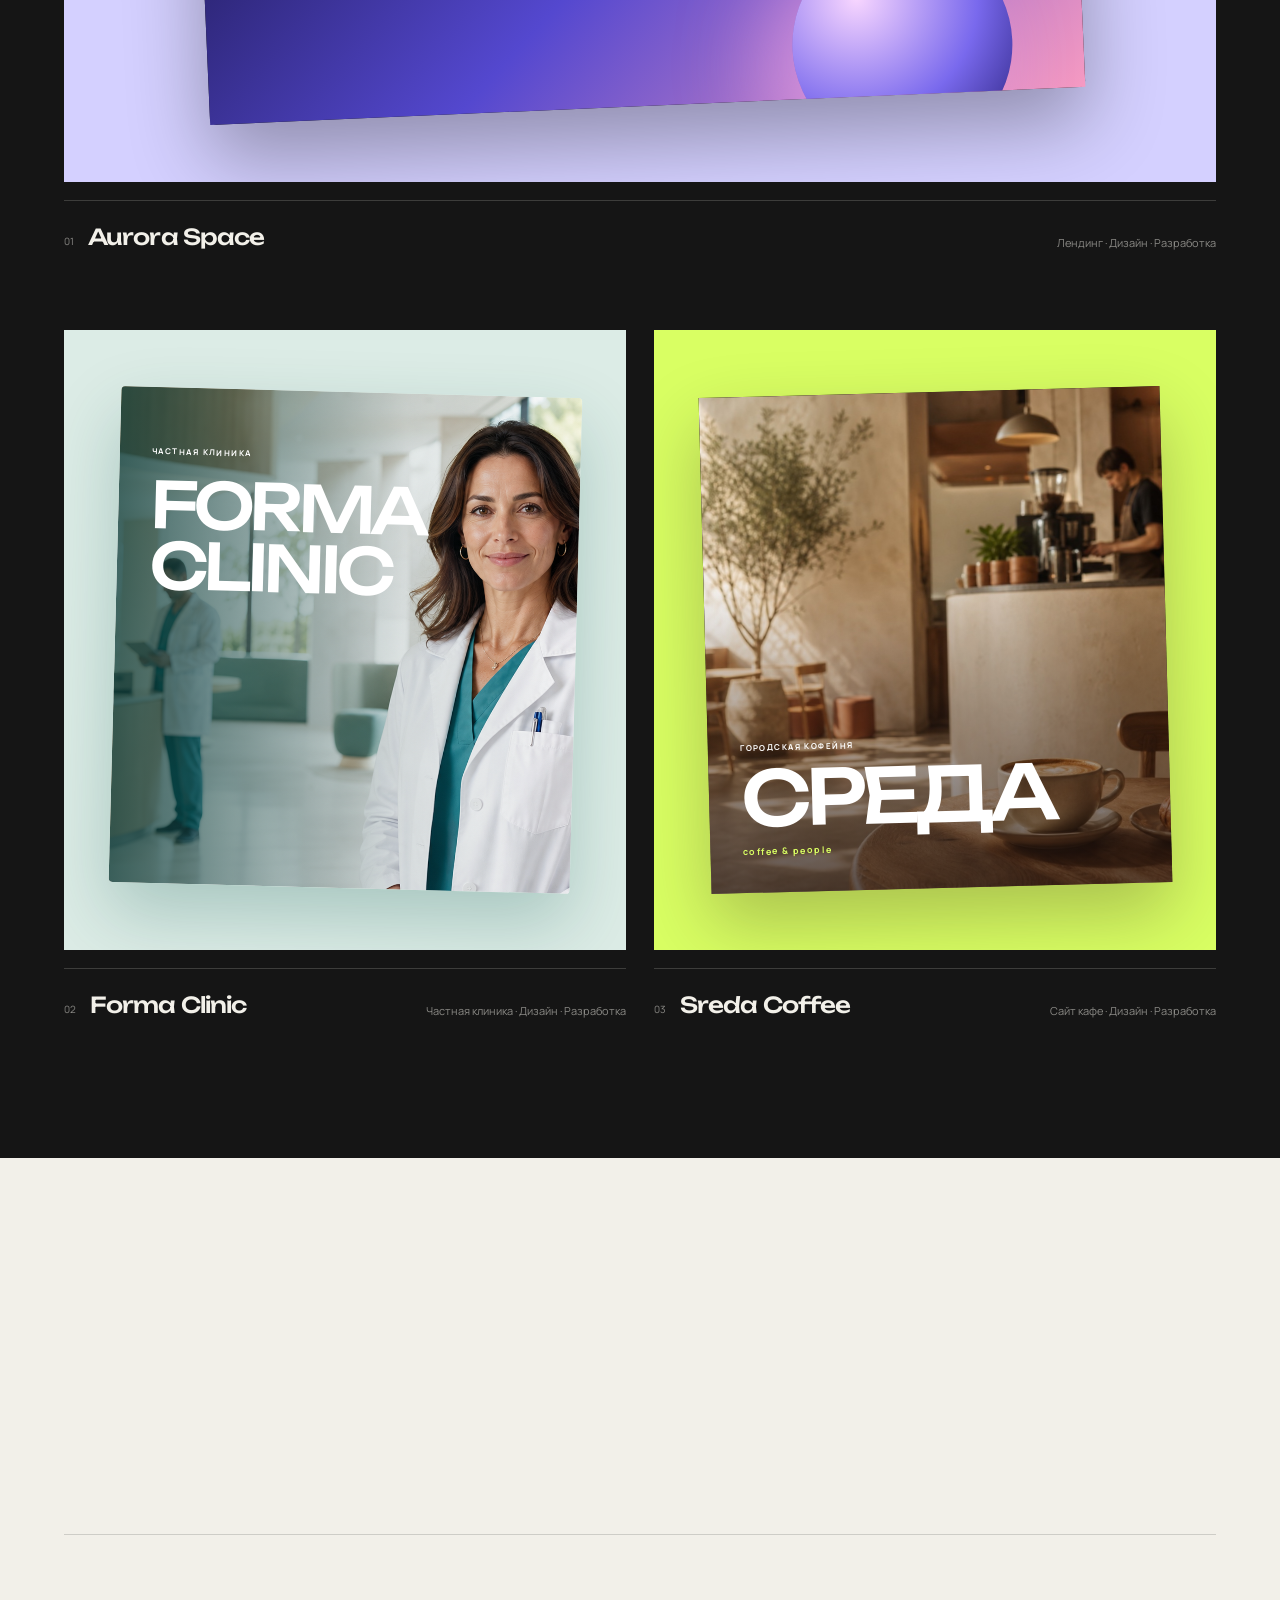
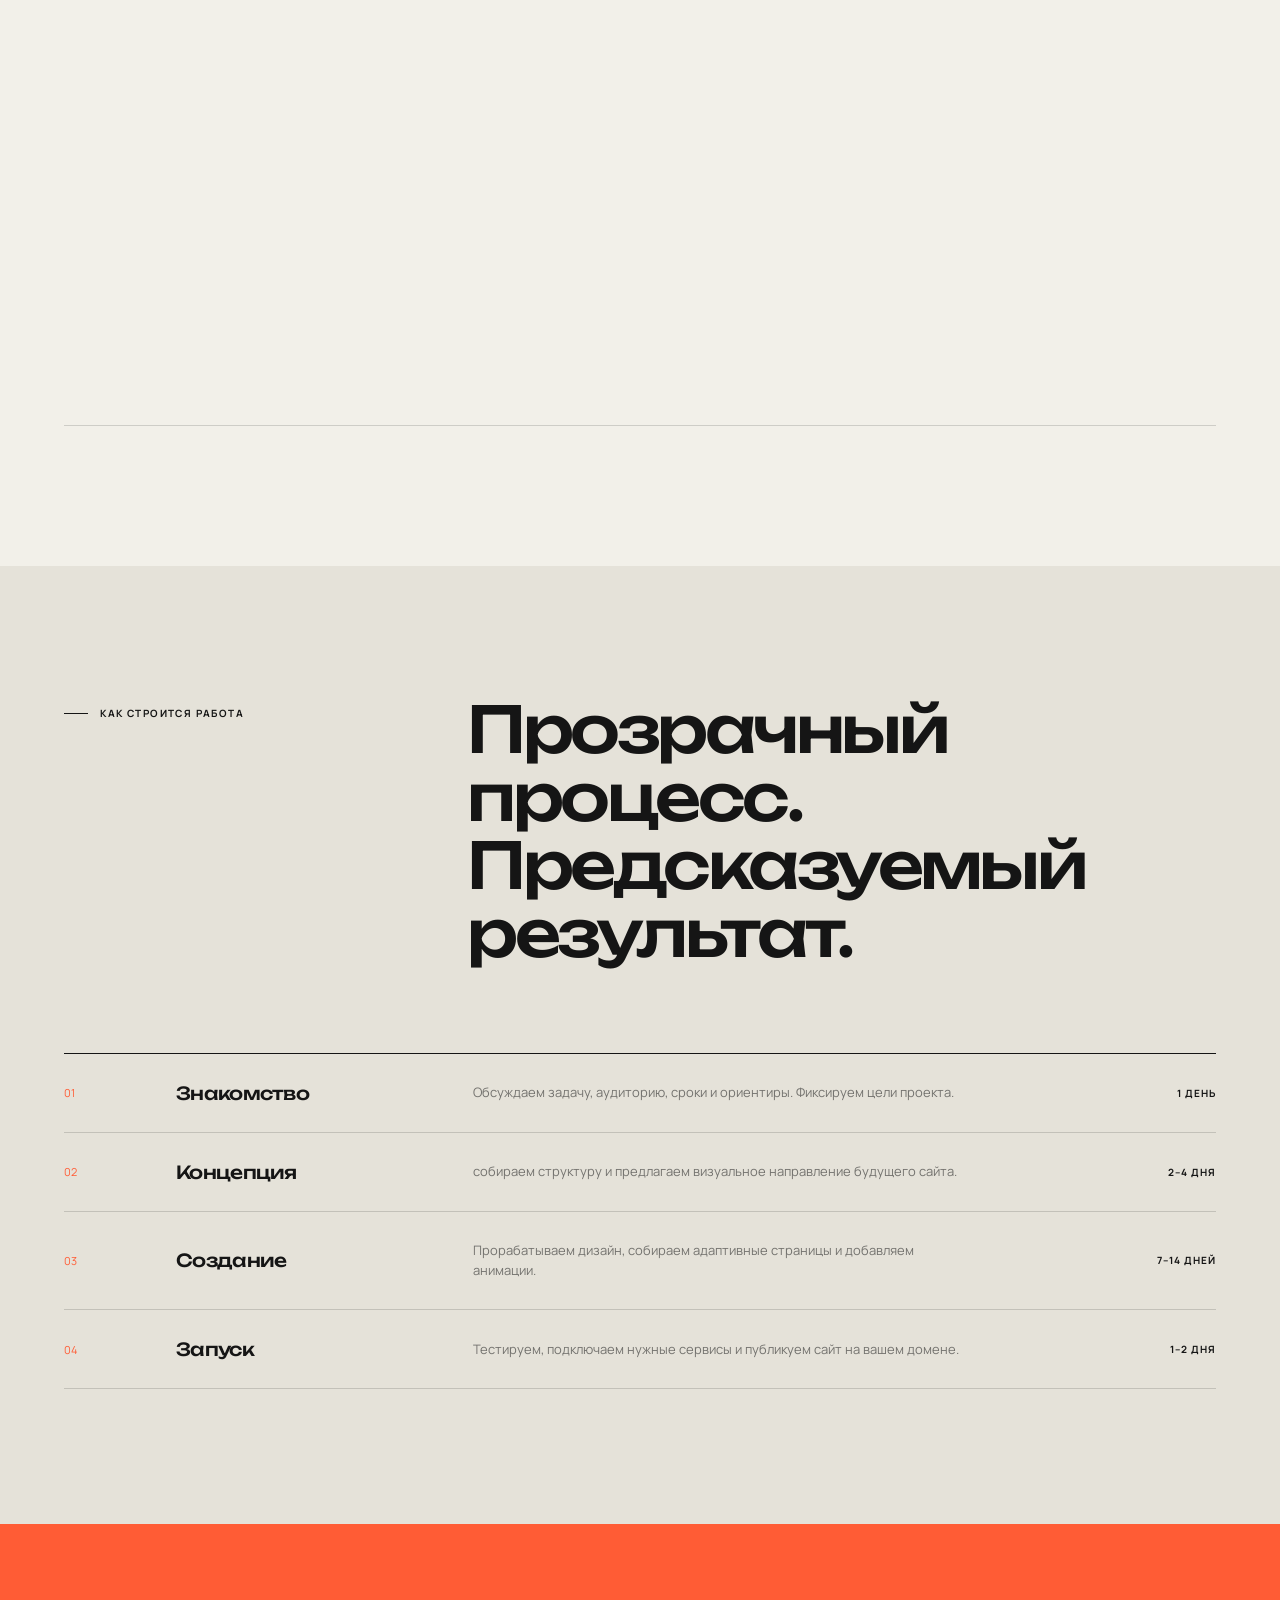
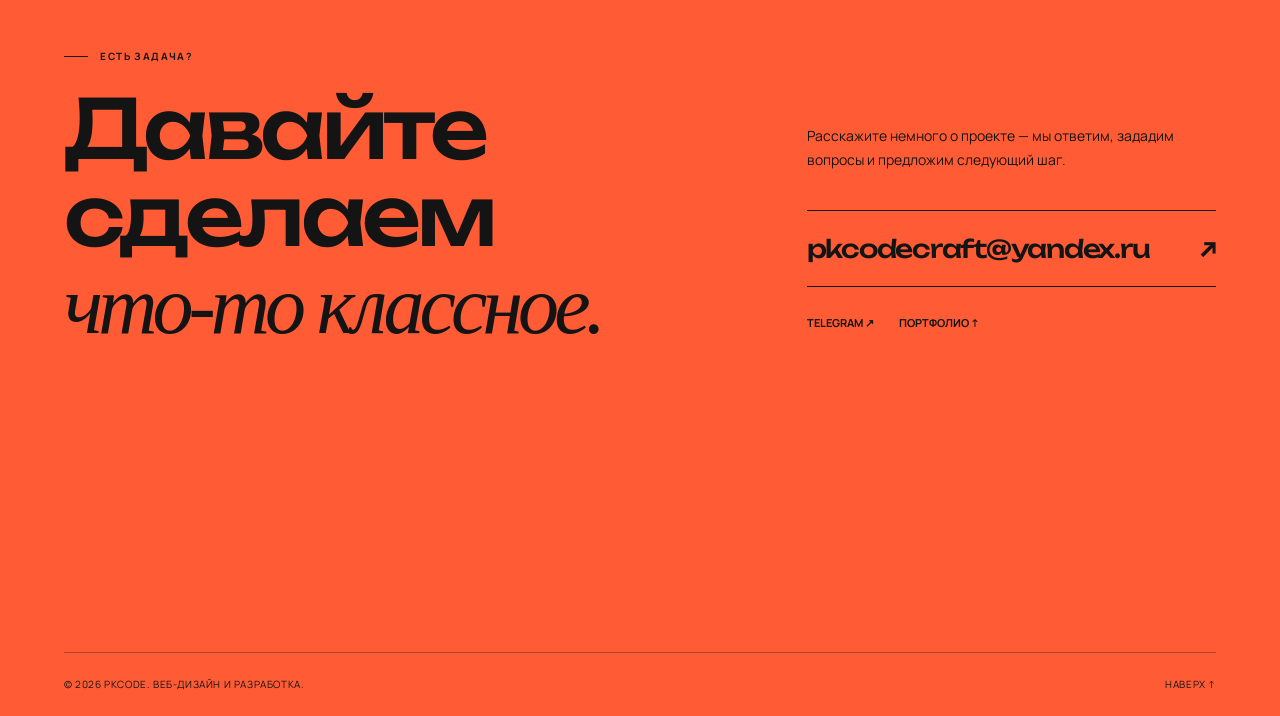
==== commit fcdd50cf: "Polish coffee showcase presentation" ====
--- a/index.html
+++ b/index.html
@@ -15,7 +15,7 @@
       href="https://fonts.googleapis.com/css2?family=Manrope:wght@400;500;600;700&family=Unbounded:wght@500;600&display=swap"
       rel="stylesheet"
     />
-    <link rel="stylesheet" href="styles.css?v=20260711-2" />
+    <link rel="stylesheet" href="styles.css?v=20260711-5" />
   </head>
   <body>
     <div class="noise" aria-hidden="true"></div>
@@ -123,10 +123,13 @@
 
           <article class="project reveal">
             <a class="project-visual visual-coffee" href="coffee/" aria-label="Открыть сайт кофейни Sreda">
-              <div class="coffee-card">
-                <span class="coffee-logo">СРЕДА</span>
-                <div class="coffee-cup"><i></i></div>
-                <p>coffee & people</p>
+              <div class="coffee-preview">
+                <img src="coffee/assets/sreda-hero.jpg" alt="Интерьер кофейни Среда" />
+                <div class="coffee-preview-copy">
+                  <span>ГОРОДСКАЯ КОФЕЙНЯ</span>
+                  <b>СРЕДА</b>
+                  <small>coffee & people</small>
+                </div>
               </div>
               <span class="view-button">Смотреть кейс ↗</span>
             </a>
--- a/styles.css
+++ b/styles.css
@@ -163,7 +163,15 @@
 .studio-poster b { display: block; font: 600 clamp(42px,7vw,88px)/1 var(--display); letter-spacing: -.08em; }
 .studio-building { position: absolute; left: 13%; right: 13%; bottom: -6%; height: 55%; background: repeating-linear-gradient(90deg, #8f8776 0 17px,#c3bbab 18px 24px); clip-path: polygon(18% 0,100% 0,84% 100%,0 100%); filter: contrast(1.12); }
 .studio-year { position: absolute; right: 24px; top: 25px; font-size: 9px; }
-.visual-coffee { background: #f27249; }
+.visual-coffee { background: #d9ff63; }
+.coffee-preview { position: relative; width: 82%; height: 80%; overflow: hidden; background: #2d1f19; box-shadow: 0 30px 70px rgba(45,31,25,.28); transform: rotate(-1.5deg); transition: transform .5s; }
+.coffee-preview::after { content: ""; position: absolute; inset: 0; background: linear-gradient(0deg,rgba(35,20,14,.72),transparent 62%); }
+.coffee-preview img { width: 100%; height: 100%; display: block; object-fit: cover; }
+.coffee-preview-copy { position: absolute; z-index: 1; left: 7%; right: 7%; bottom: 7%; color: white; }
+.coffee-preview-copy span { display: block; margin-bottom: 10px; font-size: 8px; font-weight: 700; letter-spacing: .18em; }
+.coffee-preview-copy b { display: block; font: 500 clamp(40px,6vw,76px)/.95 var(--display); letter-spacing: -.07em; }
+.coffee-preview-copy small { display: block; margin-top: 10px; color: #d9ff63; font-size: 9px; font-weight: 700; letter-spacing: .16em; }
+.project-visual:hover .coffee-preview { transform: rotate(-.5deg) scale(1.02); }
 .coffee-card { position: relative; width: 72%; height: 78%; padding: 28px; overflow: hidden; background: #f4e6cc; color: #3b2720; border-radius: 2px; transform: rotate(-3deg); transition: transform .5s; }
 .project-visual:hover .coffee-card { transform: rotate(-1deg) scale(1.02); }
 .coffee-logo { font: 600 clamp(32px,5vw,68px)/1 var(--display); letter-spacing: -.08em; }
@@ -247,7 +255,7 @@
   .hero-top { display: block; }
   .hero-note { width: 90%; margin-top: 24px; }
   .hero-title { margin-top: 92px; max-width: 100%; font-size: clamp(38px,10.8vw,54px); line-height: 1.04; letter-spacing: -.065em; overflow-wrap: anywhere; }
-  .hero-orbit { top: 33%; right: -18px; width: 118px; height: 118px; opacity: .68; }
+  .hero-orbit { top: 33%; right: 8px; width: 118px; height: 118px; opacity: .68; }
   .hero-orbit .orbit-ring { animation: none; }
   .hero-orbit .orbit-core { inset: 30px; font-size: 15px; }
   .hero-orbit .dot-one { right: -2px; bottom: 22px; width: 21px; height: 21px; }
@@ -263,7 +271,7 @@
   .browser-frame { width: 90%; }
   .aurora-screen { height: 235px; padding: 22px; }
   .aurora-sphere { width: 150px; height: 150px; }
-  .studio-poster, .coffee-card, .clinic-preview { width: 82%; height: 80%; }
+  .studio-poster, .coffee-card, .clinic-preview, .coffee-preview { width: 82%; height: 80%; }
   .project-meta { align-items: flex-start; }
   .project-meta > * { min-width: 0; }
   .project-meta > div { display: block; }
@@ -273,7 +281,7 @@
   .service-card, .service-card:first-child { min-height: 450px; border: 1px solid var(--line); }
   .service-card.accent { transform: none; box-shadow: none; }
   .process-intro { display: block; }
-  .process-intro h2 { width: 100%; margin-top: 25px; }
+  .process-intro h2 { width: 100%; margin-top: 25px; font-size: clamp(30px,8.5vw,36px); overflow-wrap: anywhere; }
   .steps { margin-top: 55px; }
   .steps li { grid-template-columns: 34px minmax(0,1fr) 64px; gap: 14px; align-items: start; }
   .steps h3, .steps p { min-width: 0; overflow-wrap: anywhere; }
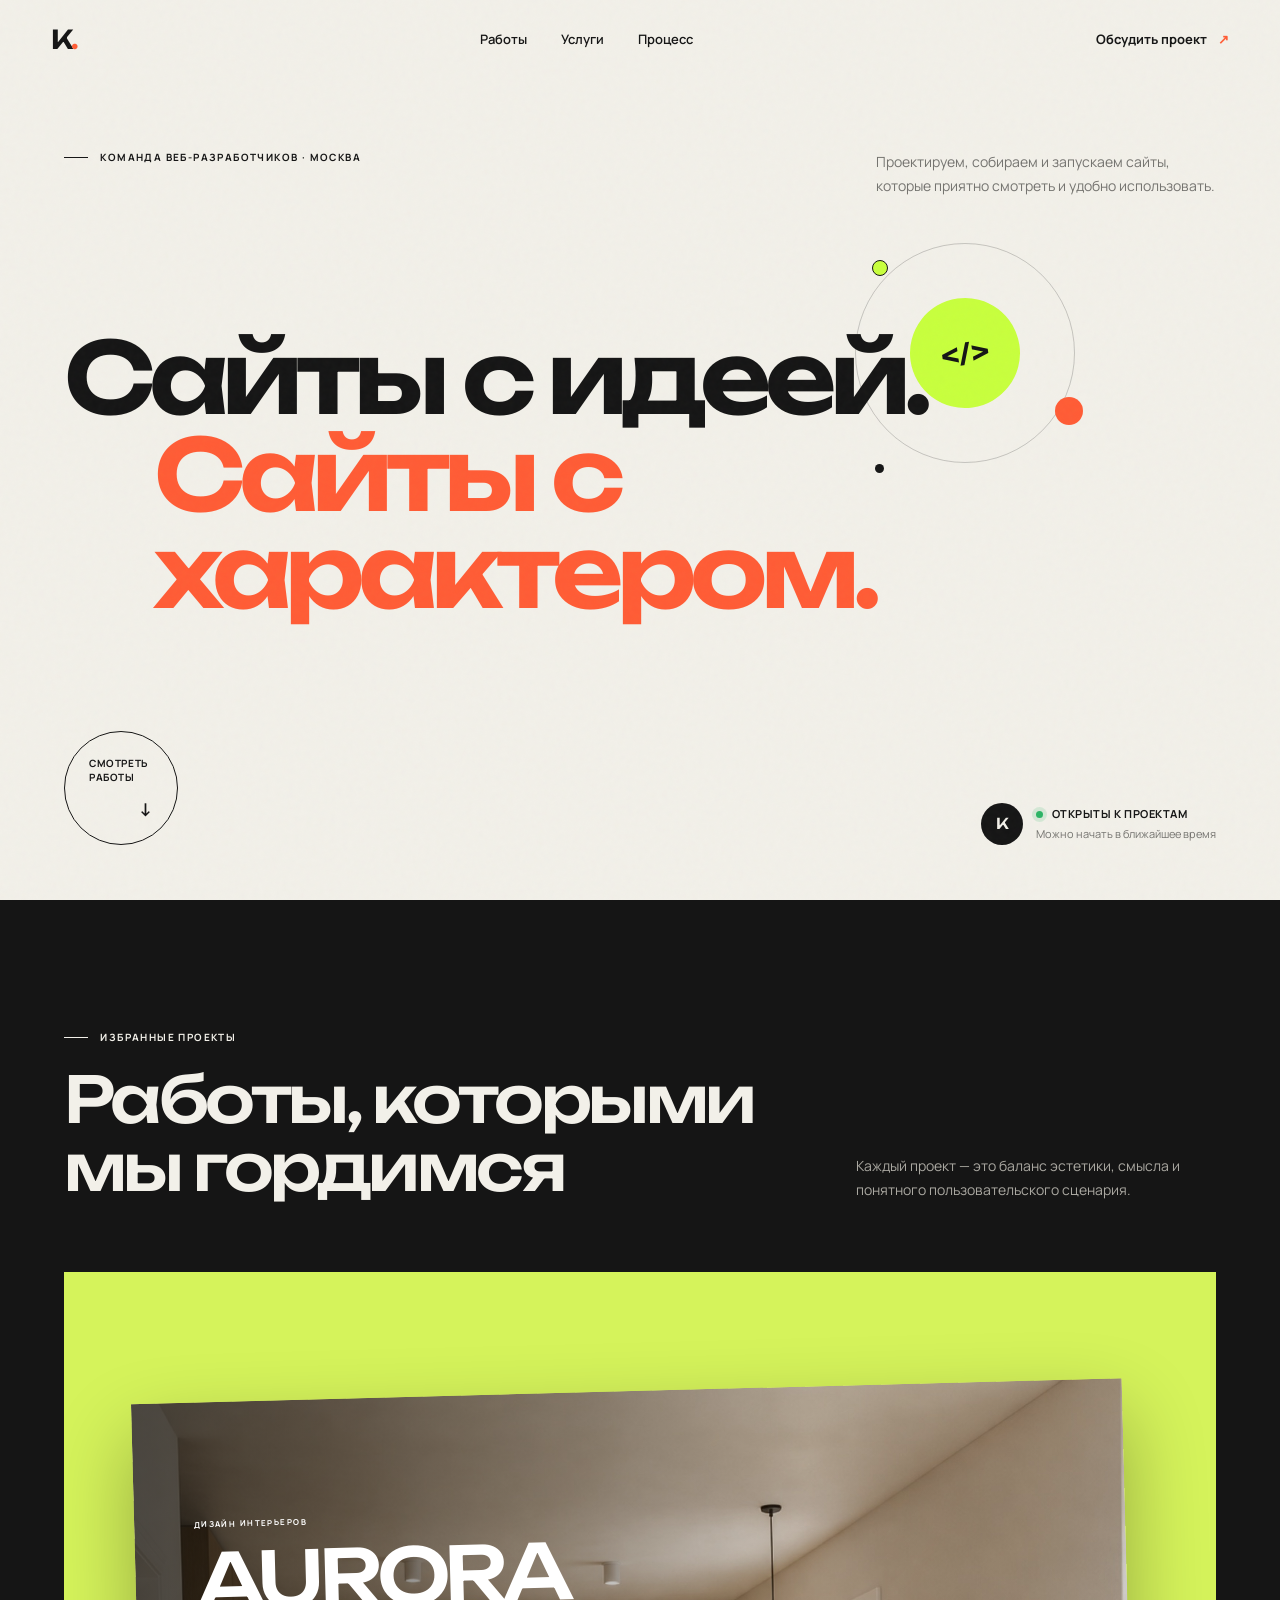
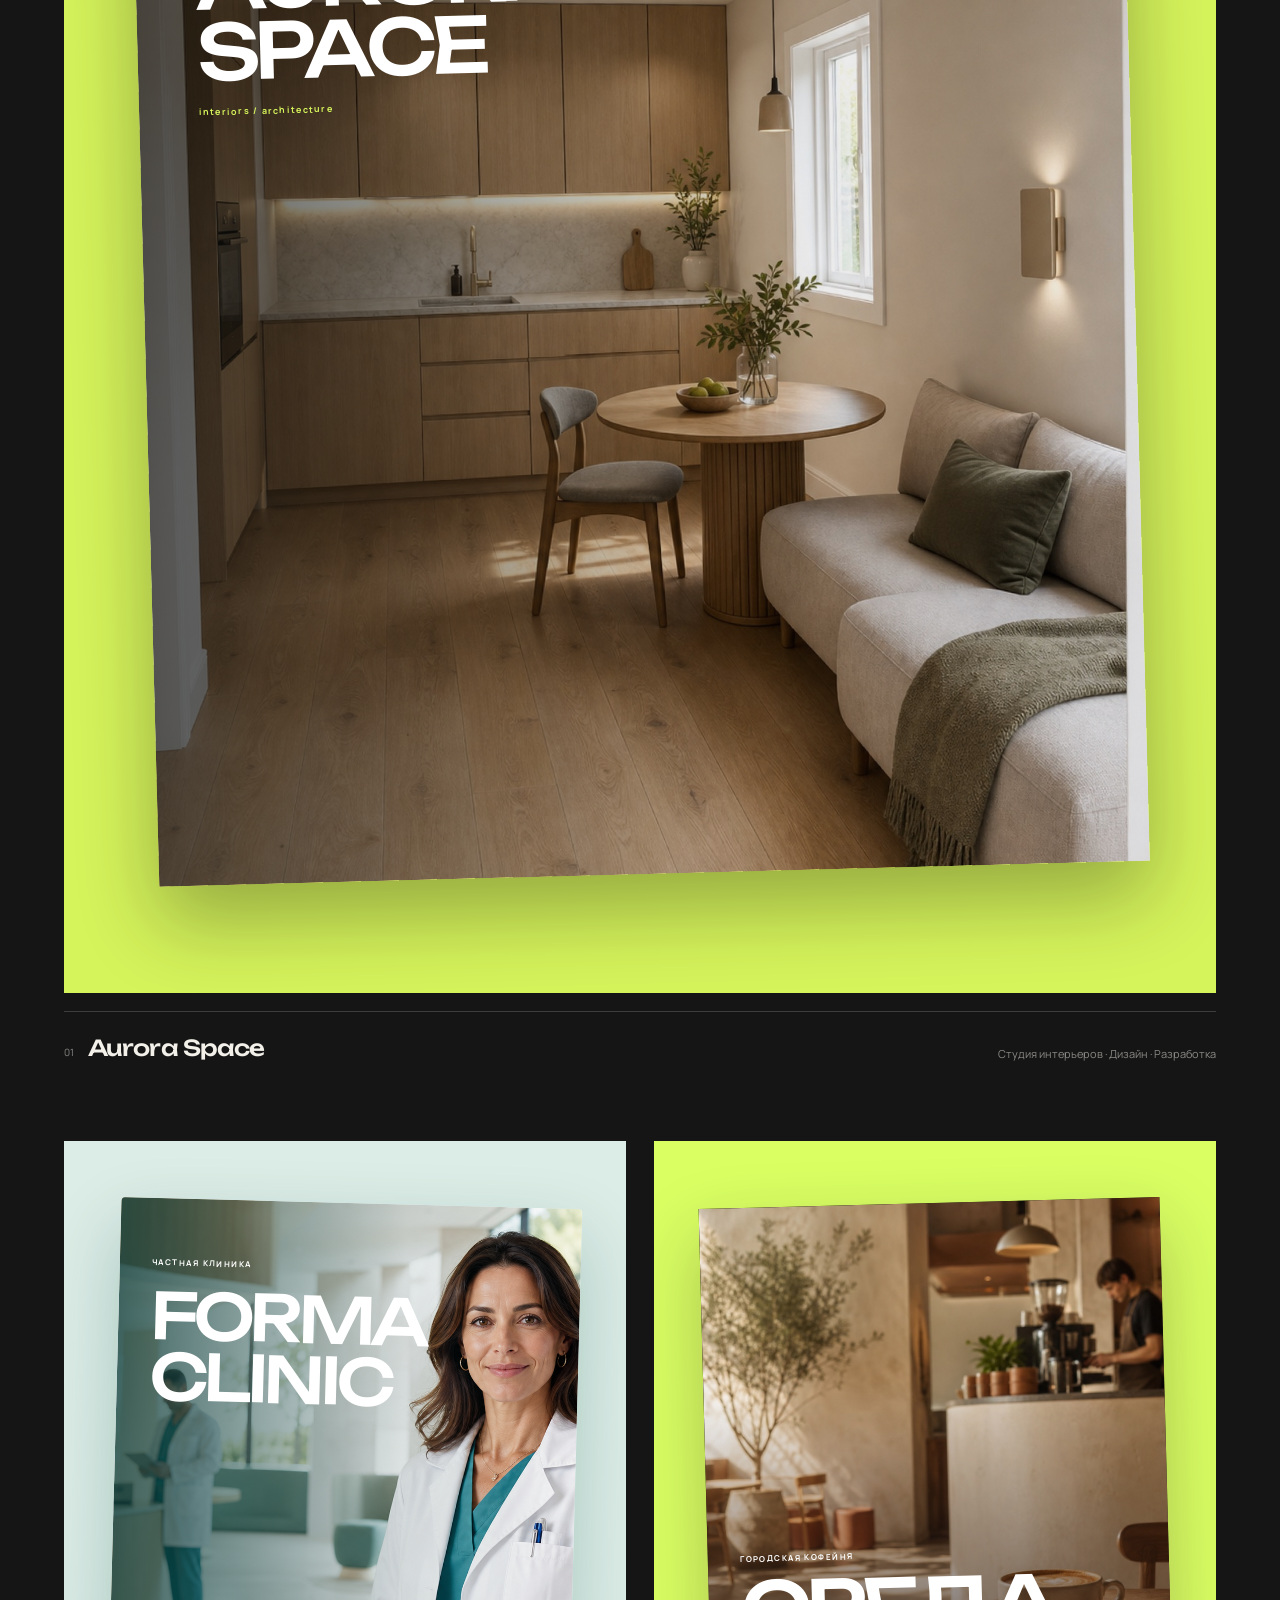
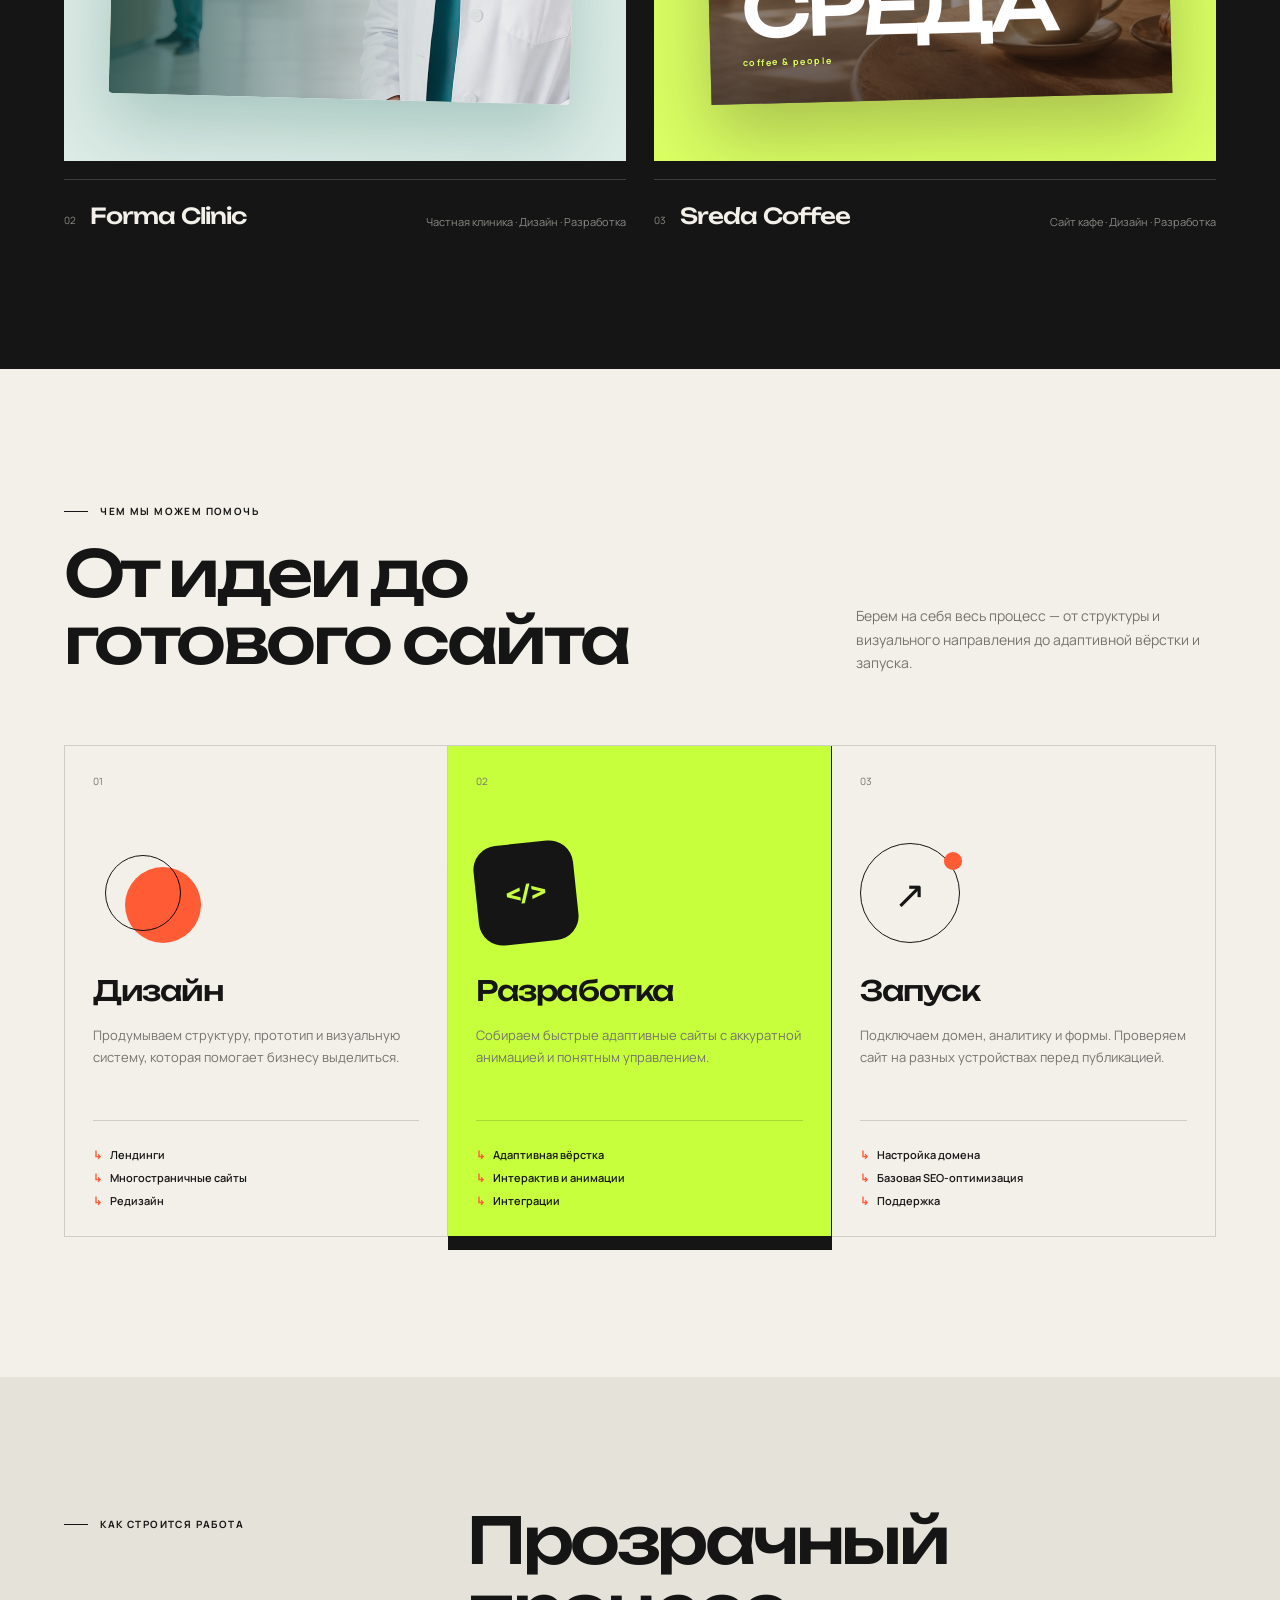
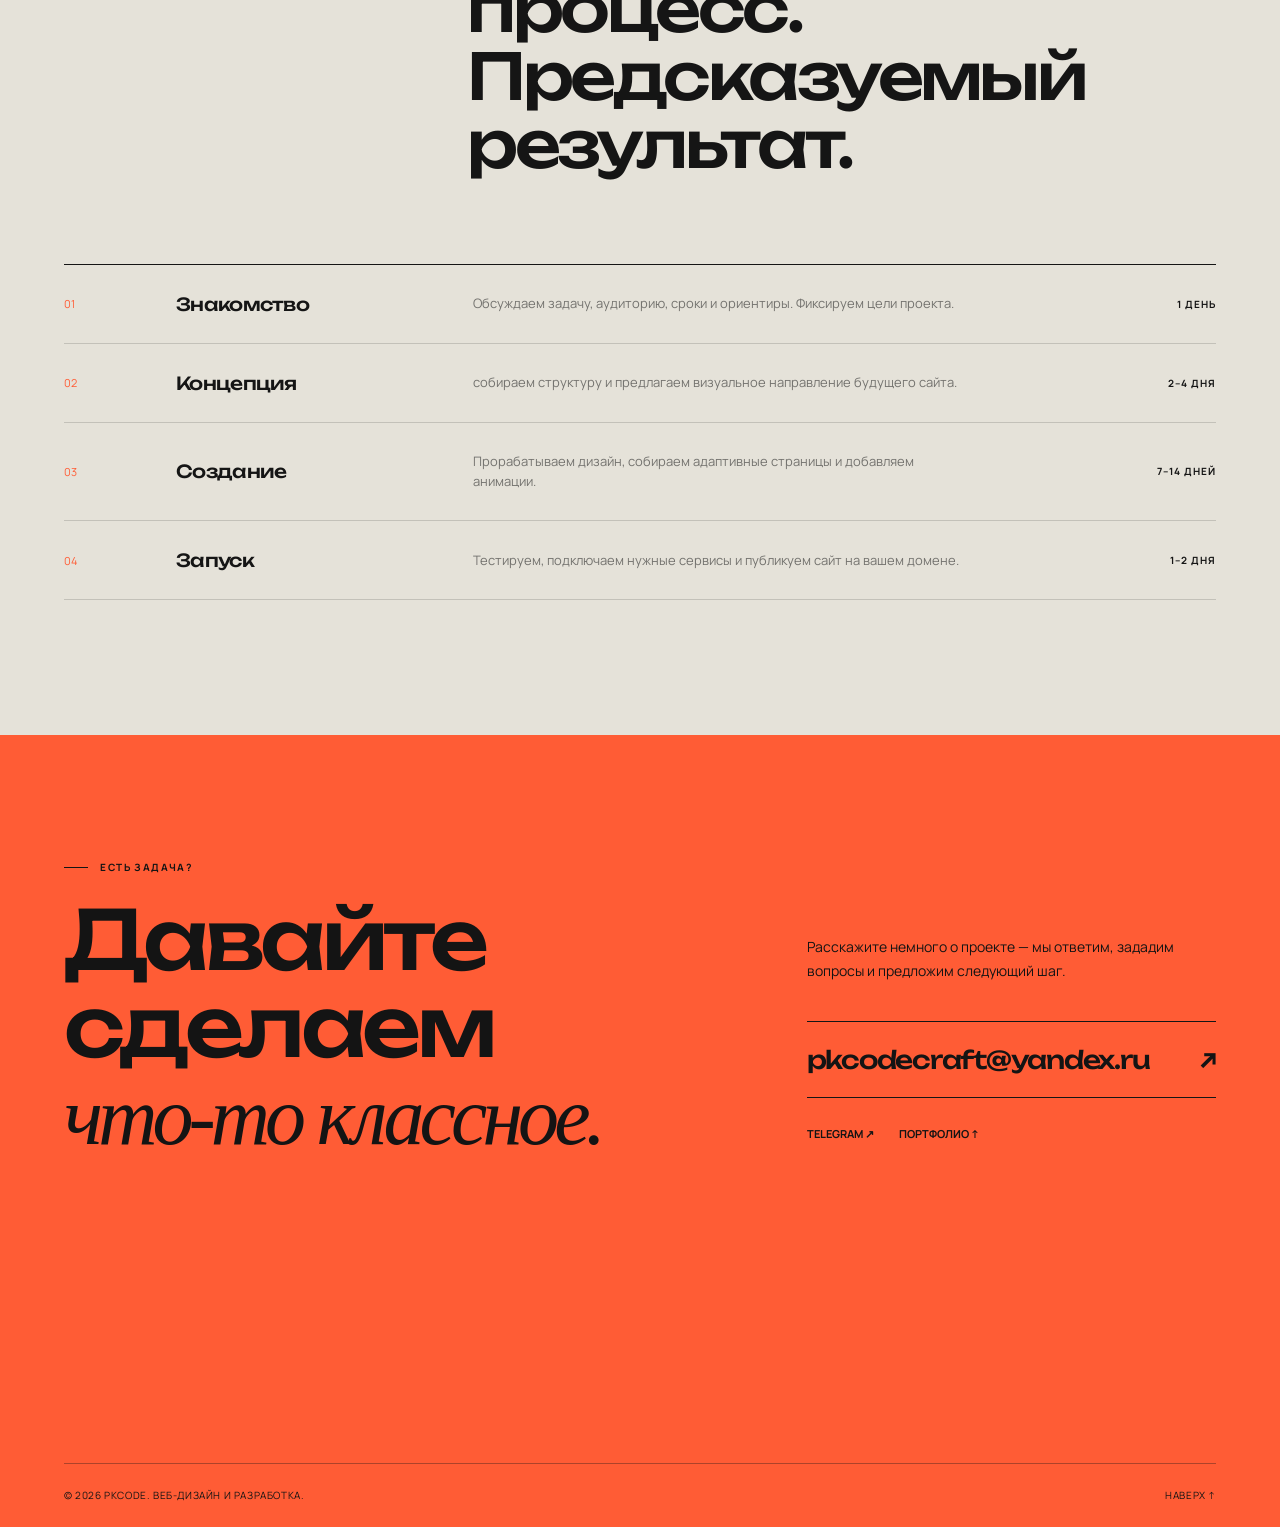
==== commit 2953c41c: "add Aurora interior studio demo" ====
--- a/index.html
+++ b/index.html
@@ -15,7 +15,7 @@
       href="https://fonts.googleapis.com/css2?family=Manrope:wght@400;500;600;700&family=Unbounded:wght@500;600&display=swap"
       rel="stylesheet"
     />
-    <link rel="stylesheet" href="styles.css?v=20260711-5" />
+    <link rel="stylesheet" href="styles.css?v=20260711-6" />
   </head>
   <body>
     <div class="noise" aria-hidden="true"></div>
@@ -88,19 +88,20 @@
 
         <div class="project-list">
           <article class="project project-large reveal">
-            <a class="project-visual visual-aurora" href="#contact" aria-label="Подробнее о проекте Aurora">
-              <div class="browser-frame">
-                <div class="browser-top"><i></i><i></i><i></i></div>
-                <div class="aurora-screen">
-                  <span>YOUR SPACE.<br />YOUR RULES.</span>
-                  <div class="aurora-sphere"></div>
+            <a class="project-visual visual-aurora" href="aurora/" aria-label="Открыть сайт студии интерьеров Aurora Space">
+              <div class="aurora-preview">
+                <img src="aurora/assets/living-after.jpg" alt="Интерьер студии Aurora Space" />
+                <div class="aurora-preview-copy">
+                  <span>ДИЗАЙН ИНТЕРЬЕРОВ</span>
+                  <b>AURORA<br />SPACE</b>
+                  <small>interiors / architecture</small>
                 </div>
               </div>
               <span class="view-button">Смотреть кейс ↗</span>
             </a>
             <div class="project-meta">
               <div><span>01</span><h3>Aurora Space</h3></div>
-              <p>Лендинг · Дизайн · Разработка</p>
+              <p>Студия интерьеров · Дизайн · Разработка</p>
             </div>
           </article>
 
--- a/styles.css
+++ b/styles.css
@@ -141,7 +141,15 @@
 .project-visual:hover::after { opacity: 1; }
 .view-button { position: absolute; z-index: 2; right: 24px; bottom: 24px; padding: 14px 18px; border-radius: 999px; color: var(--ink); background: var(--lime); font-size: 11px; font-weight: 700; transform: translateY(8px); opacity: 0; transition: .3s; }
 .project-visual:hover .view-button { opacity: 1; transform: translateY(0); }
-.visual-aurora { background: #d4d0ff; }
+.visual-aurora { background: #d5f35b; }
+.aurora-preview { position:relative; width:min(86%,1120px); height:82%; overflow:hidden; box-shadow:0 35px 80px rgba(0,0,0,.3); transform:rotate(-1.5deg); transition:transform .5s; }
+.aurora-preview::after { content:""; position:absolute; inset:0; background:linear-gradient(90deg,rgba(15,16,14,.68),rgba(15,16,14,.08) 68%); }
+.aurora-preview img { width:100%; height:100%; display:block; object-fit:cover; }
+.aurora-preview-copy { position:absolute; z-index:1; left:6%; top:10%; color:white; }
+.aurora-preview-copy span { font-size:8px; font-weight:700; letter-spacing:.18em; }
+.aurora-preview-copy b { display:block; margin-top:14px; font:500 clamp(40px,6vw,84px)/.92 var(--display); letter-spacing:-.07em; }
+.aurora-preview-copy small { display:block; margin-top:17px; color:#d5f35b; font-size:9px; font-weight:700; letter-spacing:.14em; }
+.project-visual:hover .aurora-preview { transform:rotate(-.4deg) scale(1.02); }
 .browser-frame { width: min(76%, 1000px); background: #111; border-radius: 6px; box-shadow: 0 35px 80px rgba(0,0,0,.32); transform: rotate(-2.5deg); transition: transform .5s; }
 .project-visual:hover .browser-frame { transform: rotate(-1deg) scale(1.02); }
 .browser-top { height: 28px; display: flex; align-items: center; gap: 5px; padding-left: 11px; }
@@ -269,6 +277,7 @@
   .project-large { grid-column: auto; }
   .project-visual, .project:not(.project-large) .project-visual { min-height: 380px; }
   .browser-frame { width: 90%; }
+  .aurora-preview { width:88%; height:82%; }
   .aurora-screen { height: 235px; padding: 22px; }
   .aurora-sphere { width: 150px; height: 150px; }
   .studio-poster, .coffee-card, .clinic-preview, .coffee-preview { width: 82%; height: 80%; }
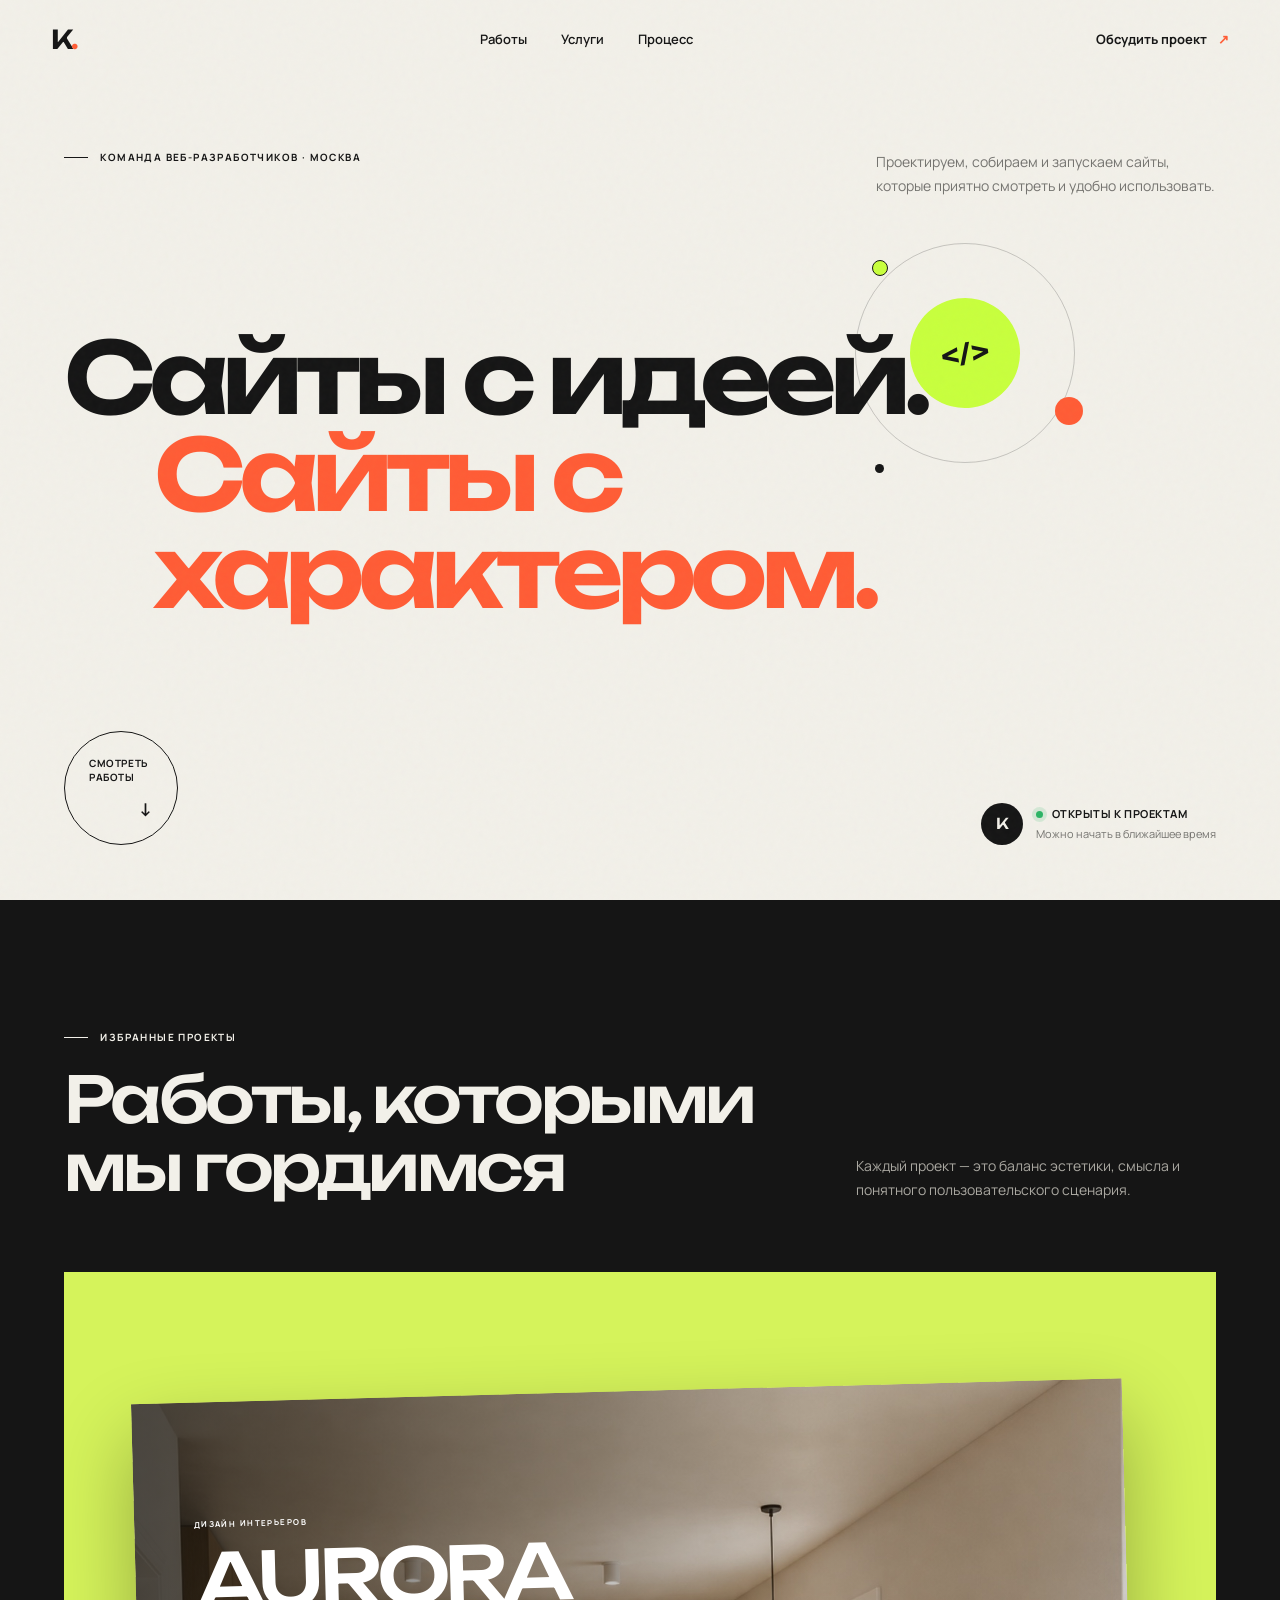
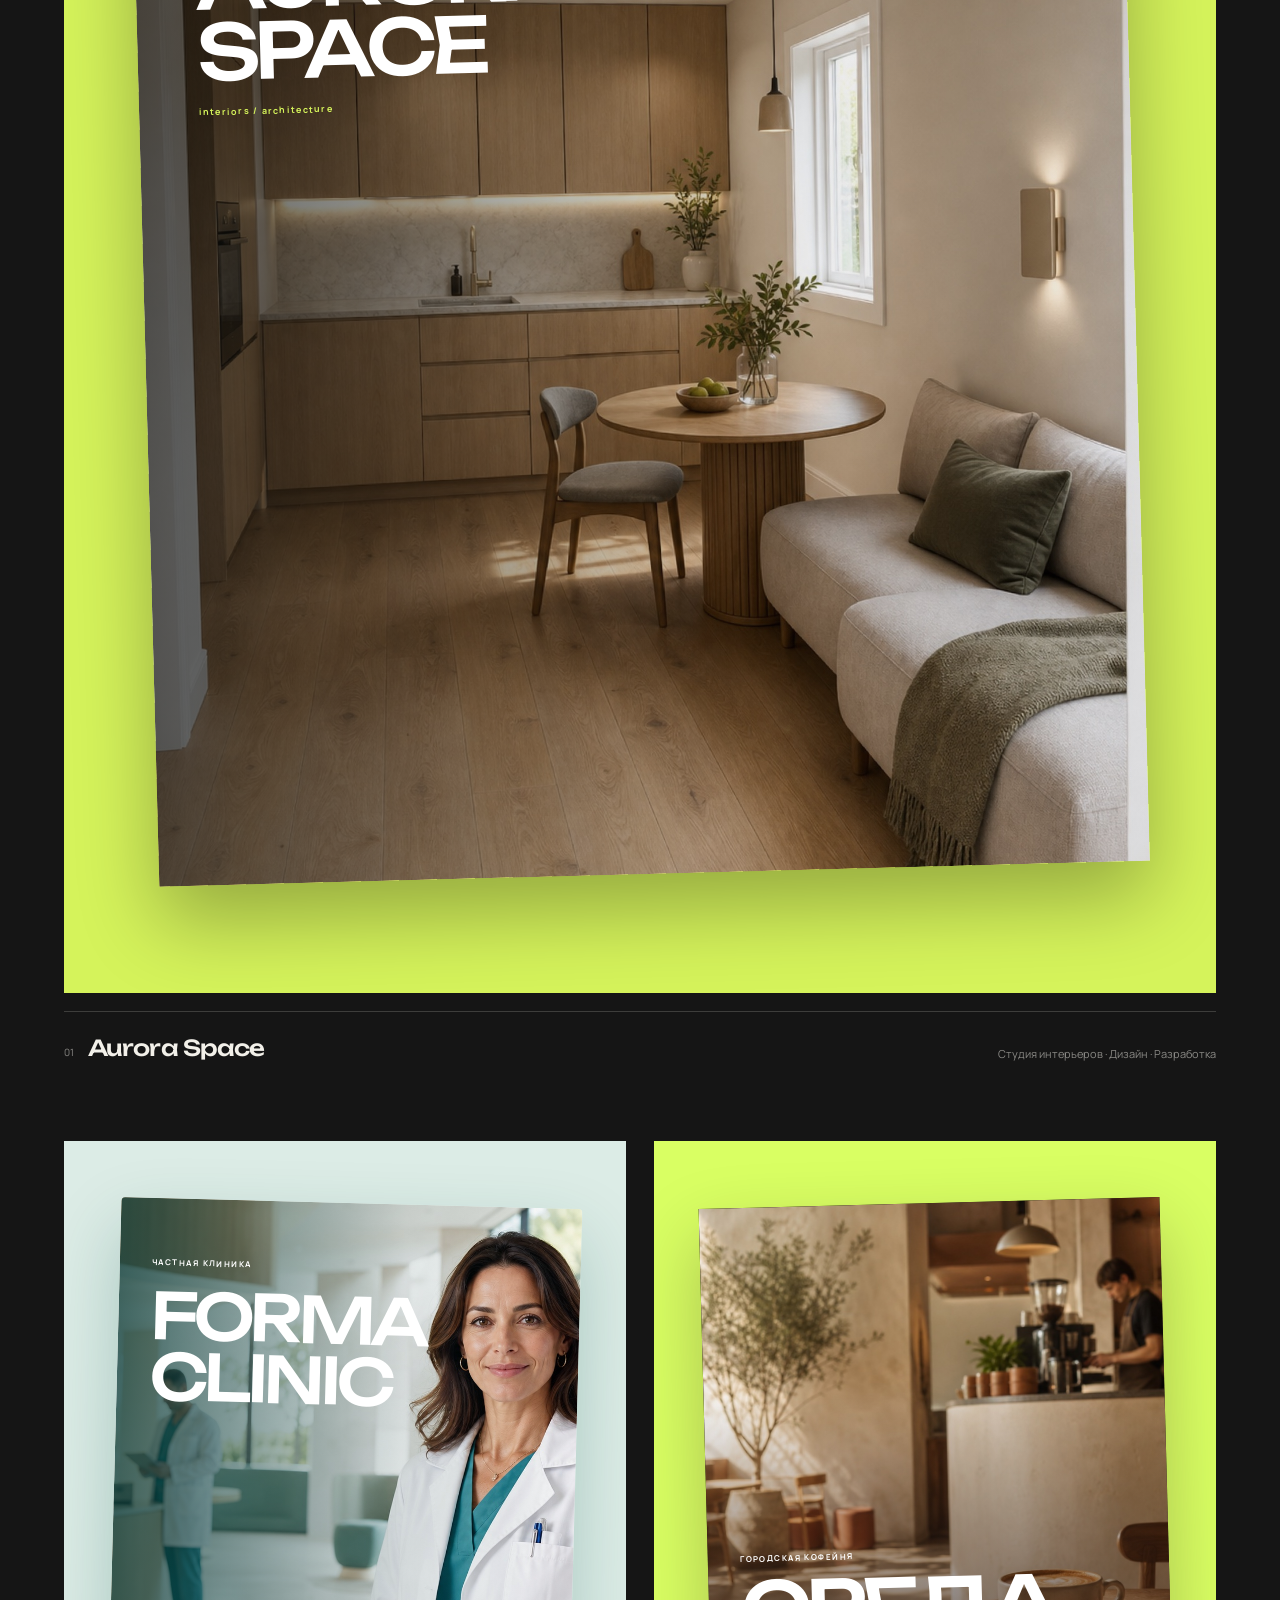
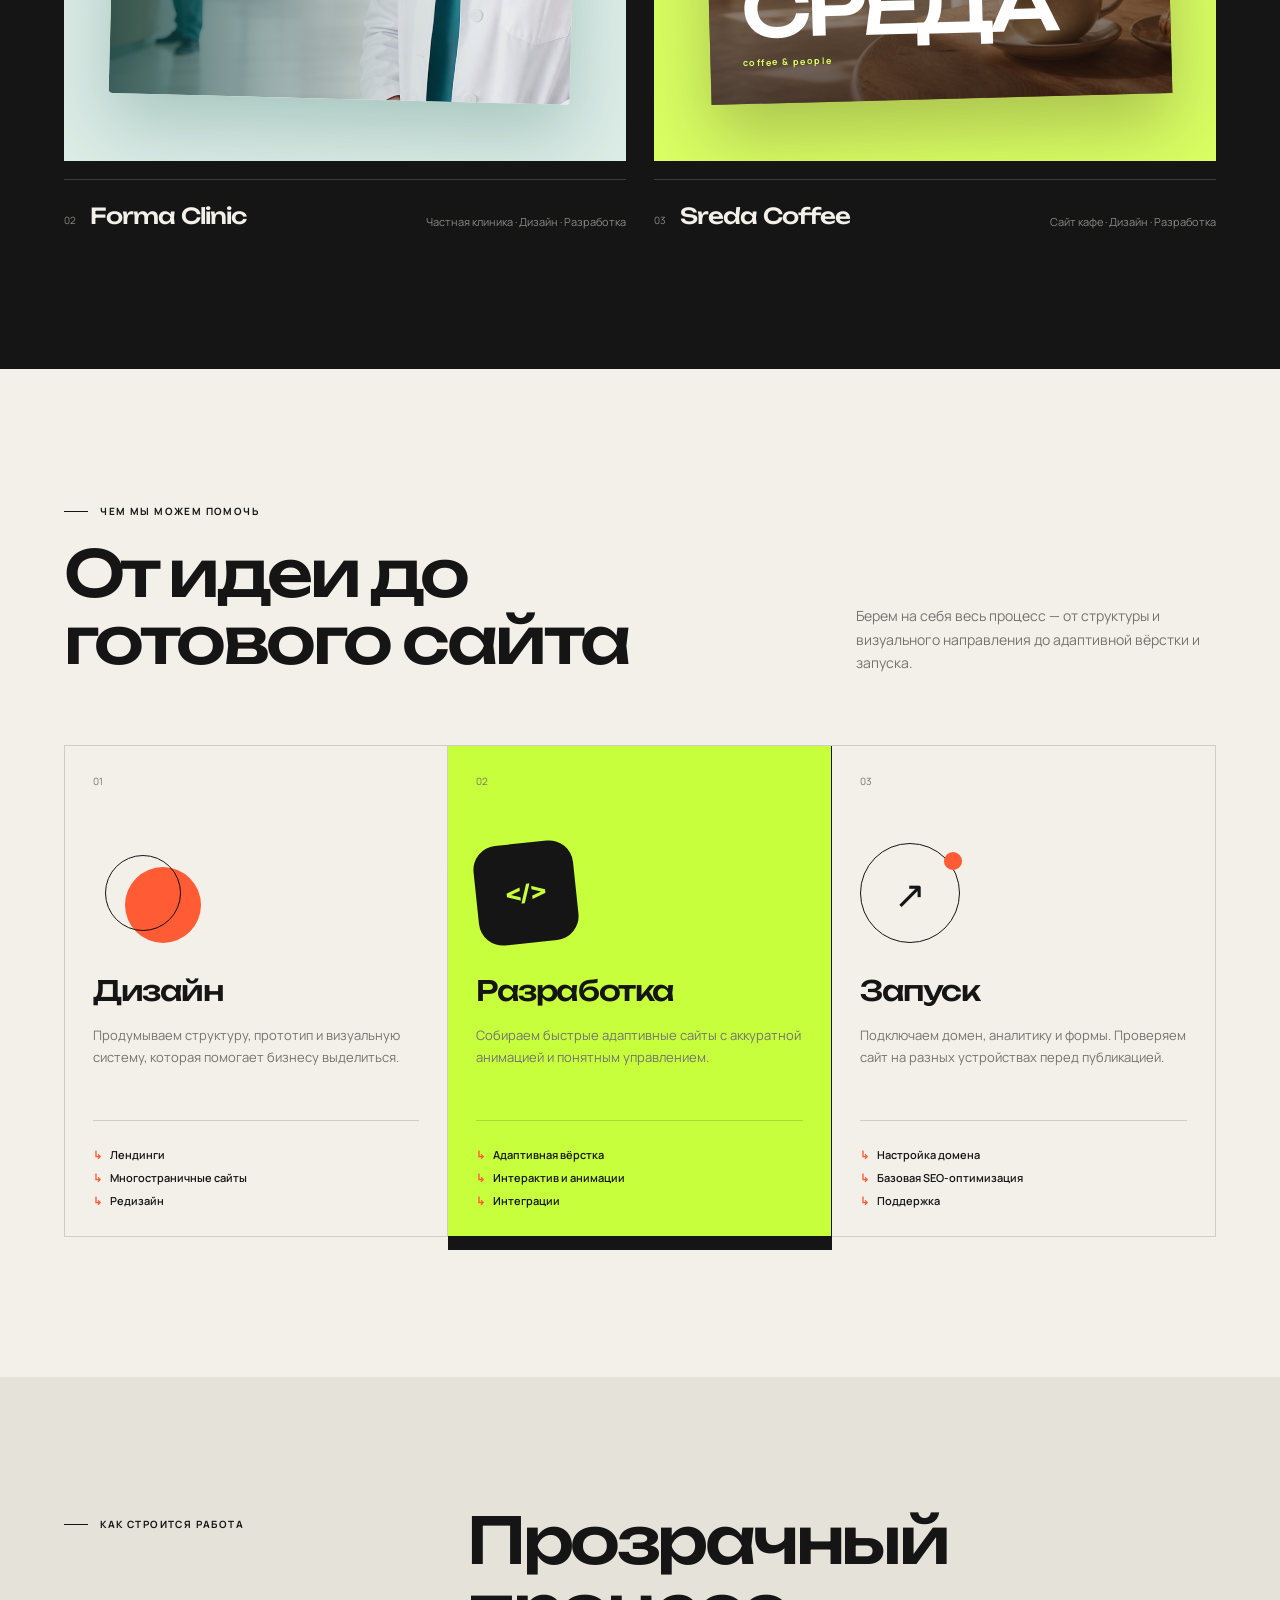
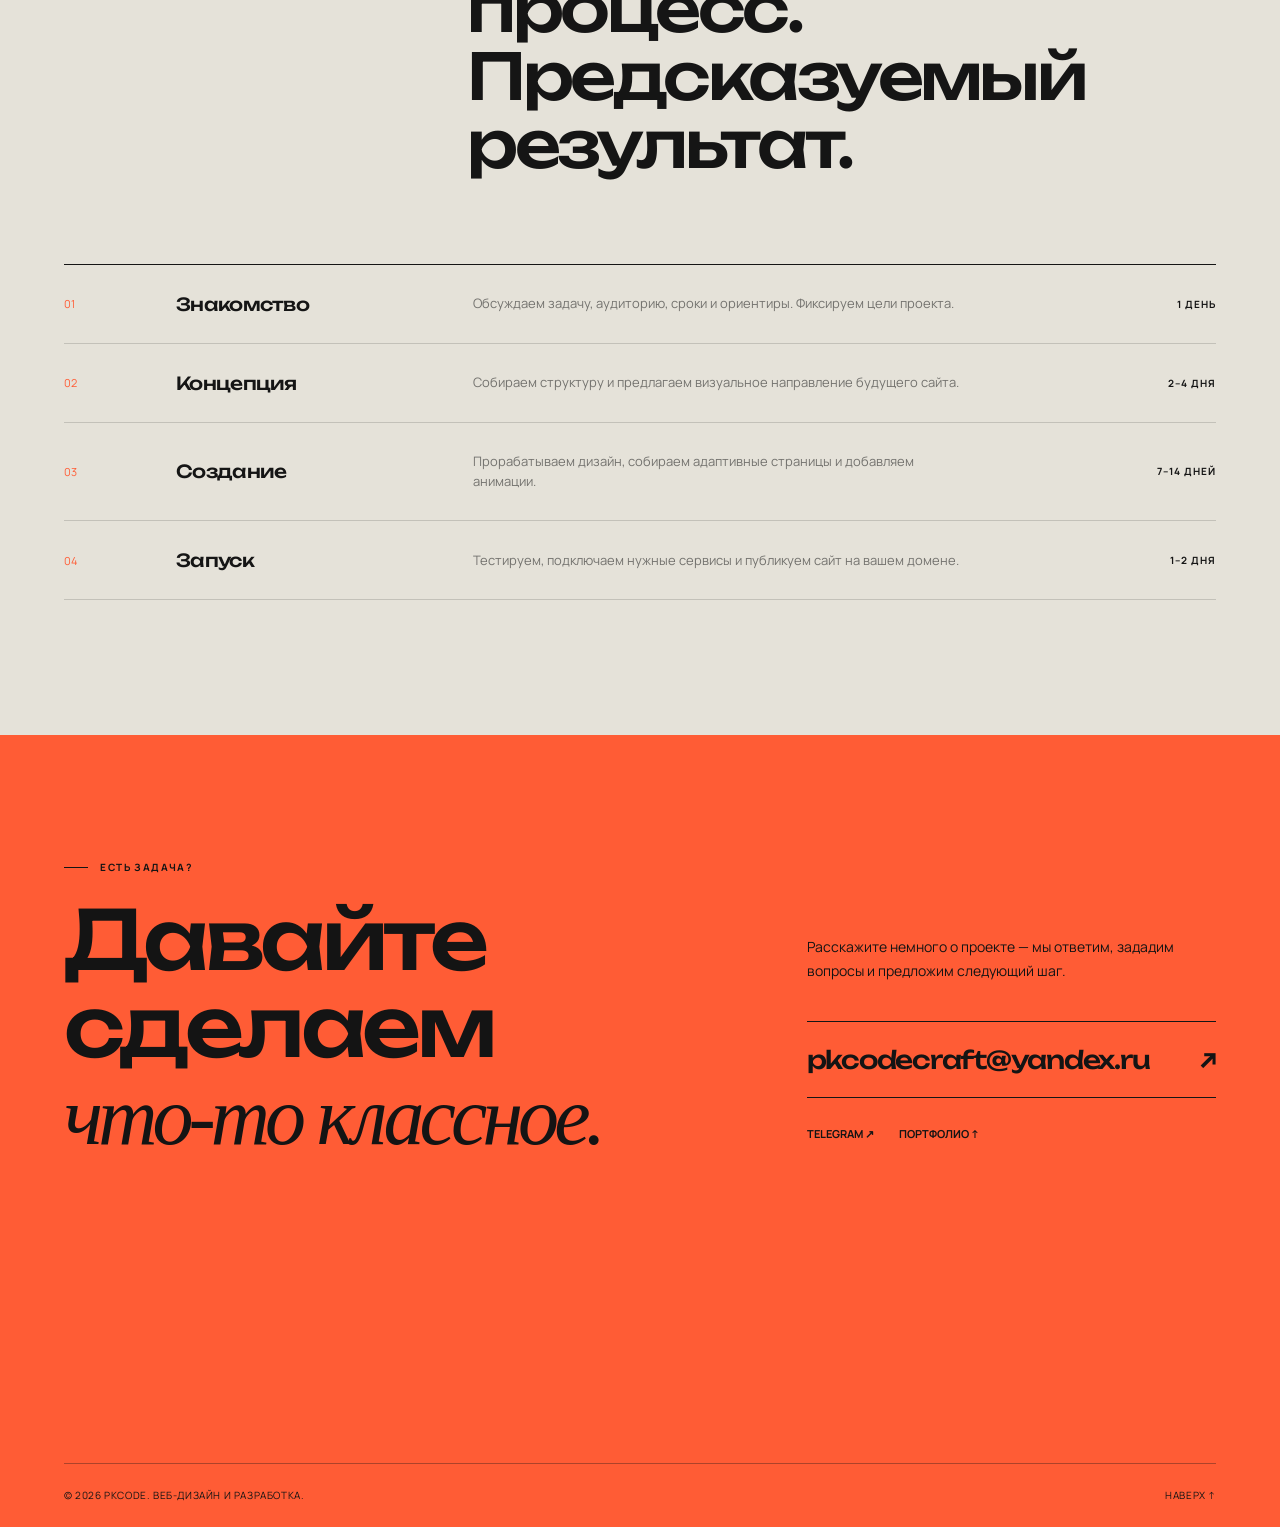
==== commit 6ad3528e: "audit and polish portfolio sites" ====
--- a/index.html
+++ b/index.html
@@ -5,19 +5,20 @@
     <meta name="viewport" content="width=device-width, initial-scale=1.0" />
     <meta
       name="description"
-      content="Pkcode —  команда веб-разработчик. Создем быстрые, понятные и выразительные сайты для бизнеса."
+      content="Pkcode — команда веб-разработчиков. Создаём быстрые, понятные и выразительные сайты для бизнеса."
     />
     <meta name="theme-color" content="#f2f0e9" />
-    <title>Pkcode создаем то что вам необходимо</title>
+    <title>Pkcode — сайты с идеей и характером</title>
     <link rel="preconnect" href="https://fonts.googleapis.com" />
     <link rel="preconnect" href="https://fonts.gstatic.com" crossorigin />
     <link
       href="https://fonts.googleapis.com/css2?family=Manrope:wght@400;500;600;700&family=Unbounded:wght@500;600&display=swap"
       rel="stylesheet"
     />
-    <link rel="stylesheet" href="styles.css?v=20260711-6" />
+    <link rel="stylesheet" href="styles.css?v=20260711-7" />
   </head>
   <body>
+    <a class="skip-link" href="#main">Перейти к содержанию</a>
     <div class="noise" aria-hidden="true"></div>
 
     <header class="site-header">
@@ -42,8 +43,8 @@
       <a href="#contact">Связаться</a>
     </div>
 
-    <main id="top">
-      <section class="hero section-pad">
+    <main id="main">
+      <section class="hero section-pad" id="top">
         <div class="hero-top reveal">
           <p class="eyebrow"><span></span> Команда веб-разработчиков · Москва</p>
           <p class="hero-note">Проектируем, собираем и запускаем сайты, которые приятно смотреть и удобно использовать.</p>
@@ -90,7 +91,7 @@
           <article class="project project-large reveal">
             <a class="project-visual visual-aurora" href="aurora/" aria-label="Открыть сайт студии интерьеров Aurora Space">
               <div class="aurora-preview">
-                <img src="aurora/assets/living-after.jpg" alt="Интерьер студии Aurora Space" />
+                <img src="aurora/assets/living-after.jpg" alt="Интерьер студии Aurora Space" loading="lazy" decoding="async" />
                 <div class="aurora-preview-copy">
                   <span>ДИЗАЙН ИНТЕРЬЕРОВ</span>
                   <b>AURORA<br />SPACE</b>
@@ -108,7 +109,7 @@
           <article class="project reveal">
             <a class="project-visual visual-studio" href="clinic/" aria-label="Открыть сайт частной клиники Forma">
               <div class="clinic-preview">
-                <img src="assets/clinic-hero.png" alt="Врач частной клиники Forma" />
+                <img src="assets/clinic-hero.jpg" alt="Врач частной клиники Forma" loading="lazy" decoding="async" />
                 <div class="clinic-preview-copy">
                   <span>ЧАСТНАЯ КЛИНИКА</span>
                   <b>FORMA<br />CLINIC</b>
@@ -125,7 +126,7 @@
           <article class="project reveal">
             <a class="project-visual visual-coffee" href="coffee/" aria-label="Открыть сайт кофейни Sreda">
               <div class="coffee-preview">
-                <img src="coffee/assets/sreda-hero.jpg" alt="Интерьер кофейни Среда" />
+                <img src="coffee/assets/sreda-hero.jpg" alt="Интерьер кофейни Среда" loading="lazy" decoding="async" />
                 <div class="coffee-preview-copy">
                   <span>ГОРОДСКАЯ КОФЕЙНЯ</span>
                   <b>СРЕДА</b>
@@ -187,7 +188,7 @@
 
         <ol class="steps">
           <li class="reveal"><span>01</span><h3>Знакомство</h3><p>Обсуждаем задачу, аудиторию, сроки и ориентиры. Фиксируем цели проекта.</p><b>1 день</b></li>
-          <li class="reveal"><span>02</span><h3>Концепция</h3><p>собираем структуру и предлагаем визуальное направление будущего сайта.</p><b>2–4 дня</b></li>
+          <li class="reveal"><span>02</span><h3>Концепция</h3><p>Собираем структуру и предлагаем визуальное направление будущего сайта.</p><b>2–4 дня</b></li>
           <li class="reveal"><span>03</span><h3>Создание</h3><p>Прорабатываем дизайн, собираем адаптивные страницы и добавляем анимации.</p><b>7–14 дней</b></li>
           <li class="reveal"><span>04</span><h3>Запуск</h3><p>Тестируем, подключаем нужные сервисы и публикуем сайт на вашем домене.</p><b>1–2 дня</b></li>
         </ol>
@@ -215,6 +216,6 @@
       </section>
     </main>
 
-    <script src="script.js"></script>
+    <script src="script.js?v=20260711-1"></script>
   </body>
 </html>
--- a/styles.css
+++ b/styles.css
@@ -20,6 +20,10 @@
 }
 a { color: inherit; text-decoration: none; }
 button { font: inherit; }
+
+.skip-link { position: fixed; z-index: 100; left: 14px; top: 14px; padding: 12px 16px; color: var(--paper); background: var(--ink); transform: translateY(-160%); }
+.skip-link:focus { transform: translateY(0); }
+:focus-visible { outline: 3px solid var(--orange); outline-offset: 4px; }
 
 .noise {
   position: fixed;
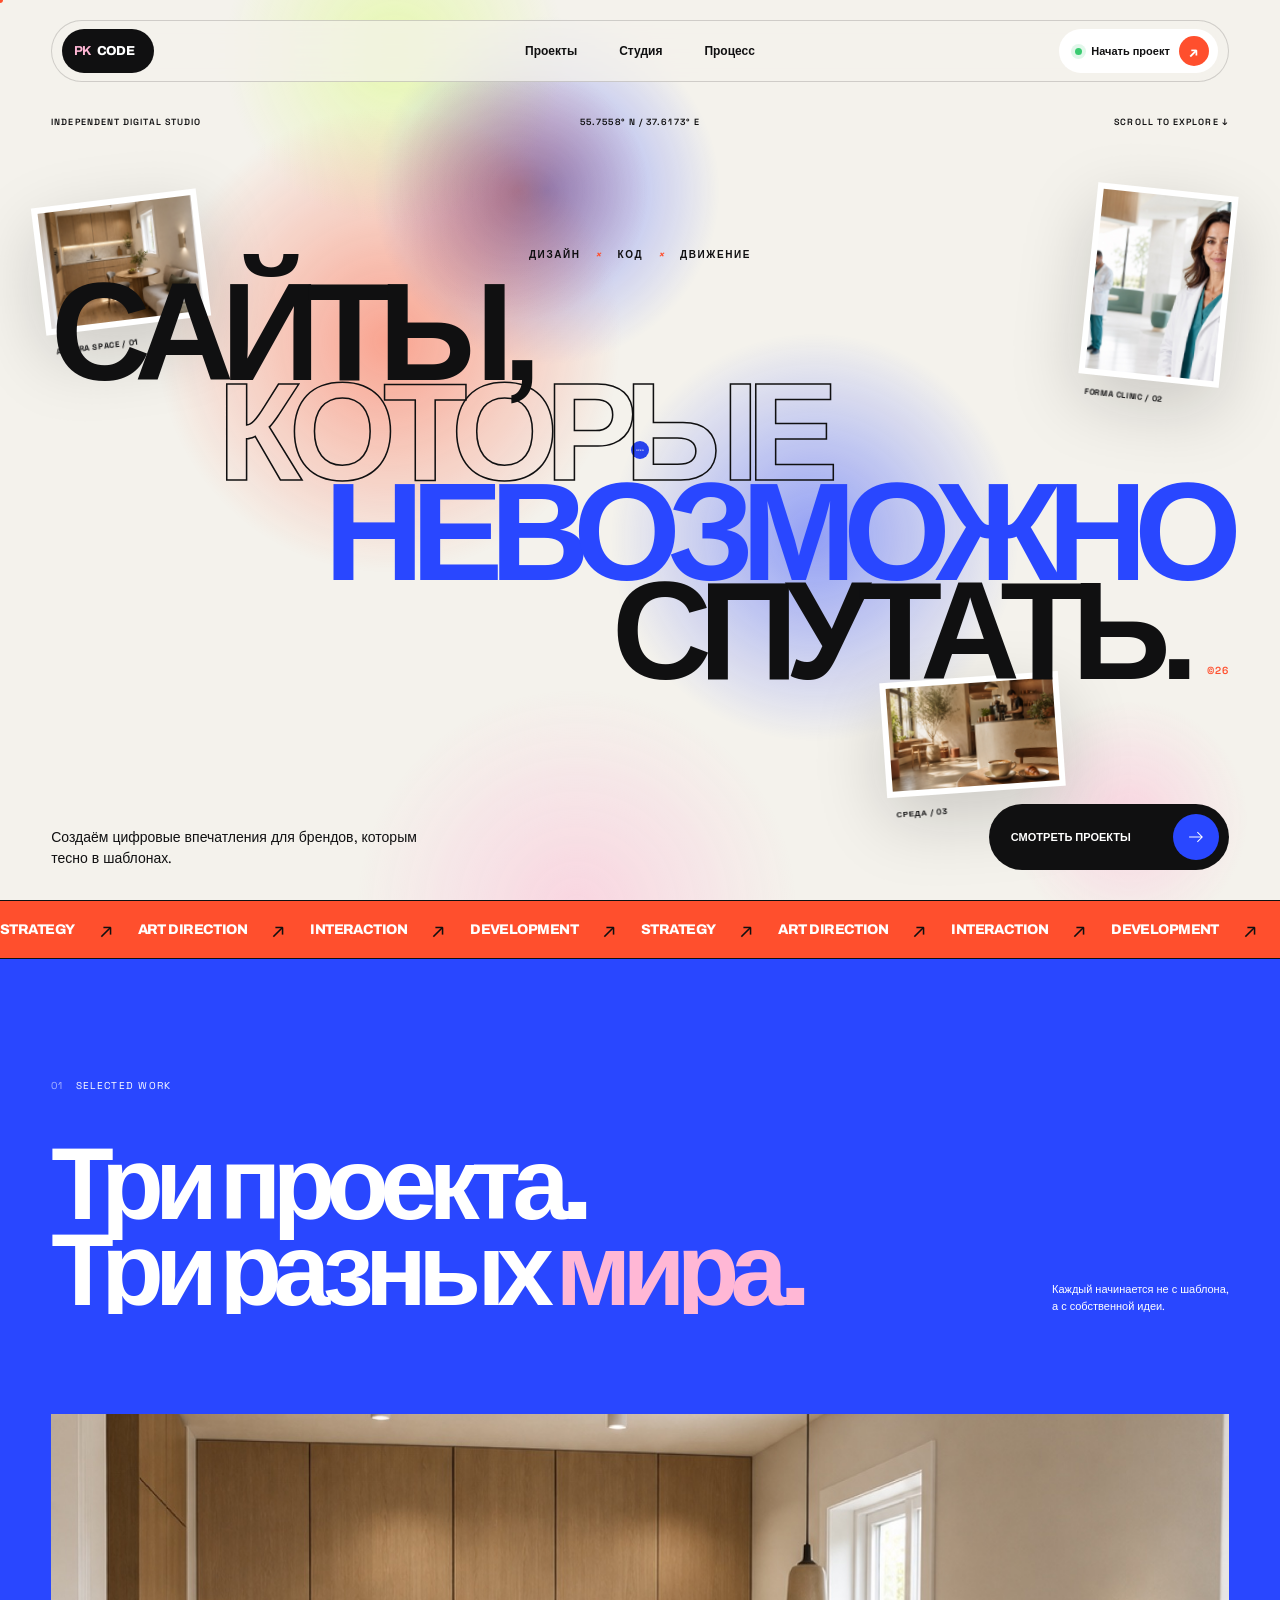
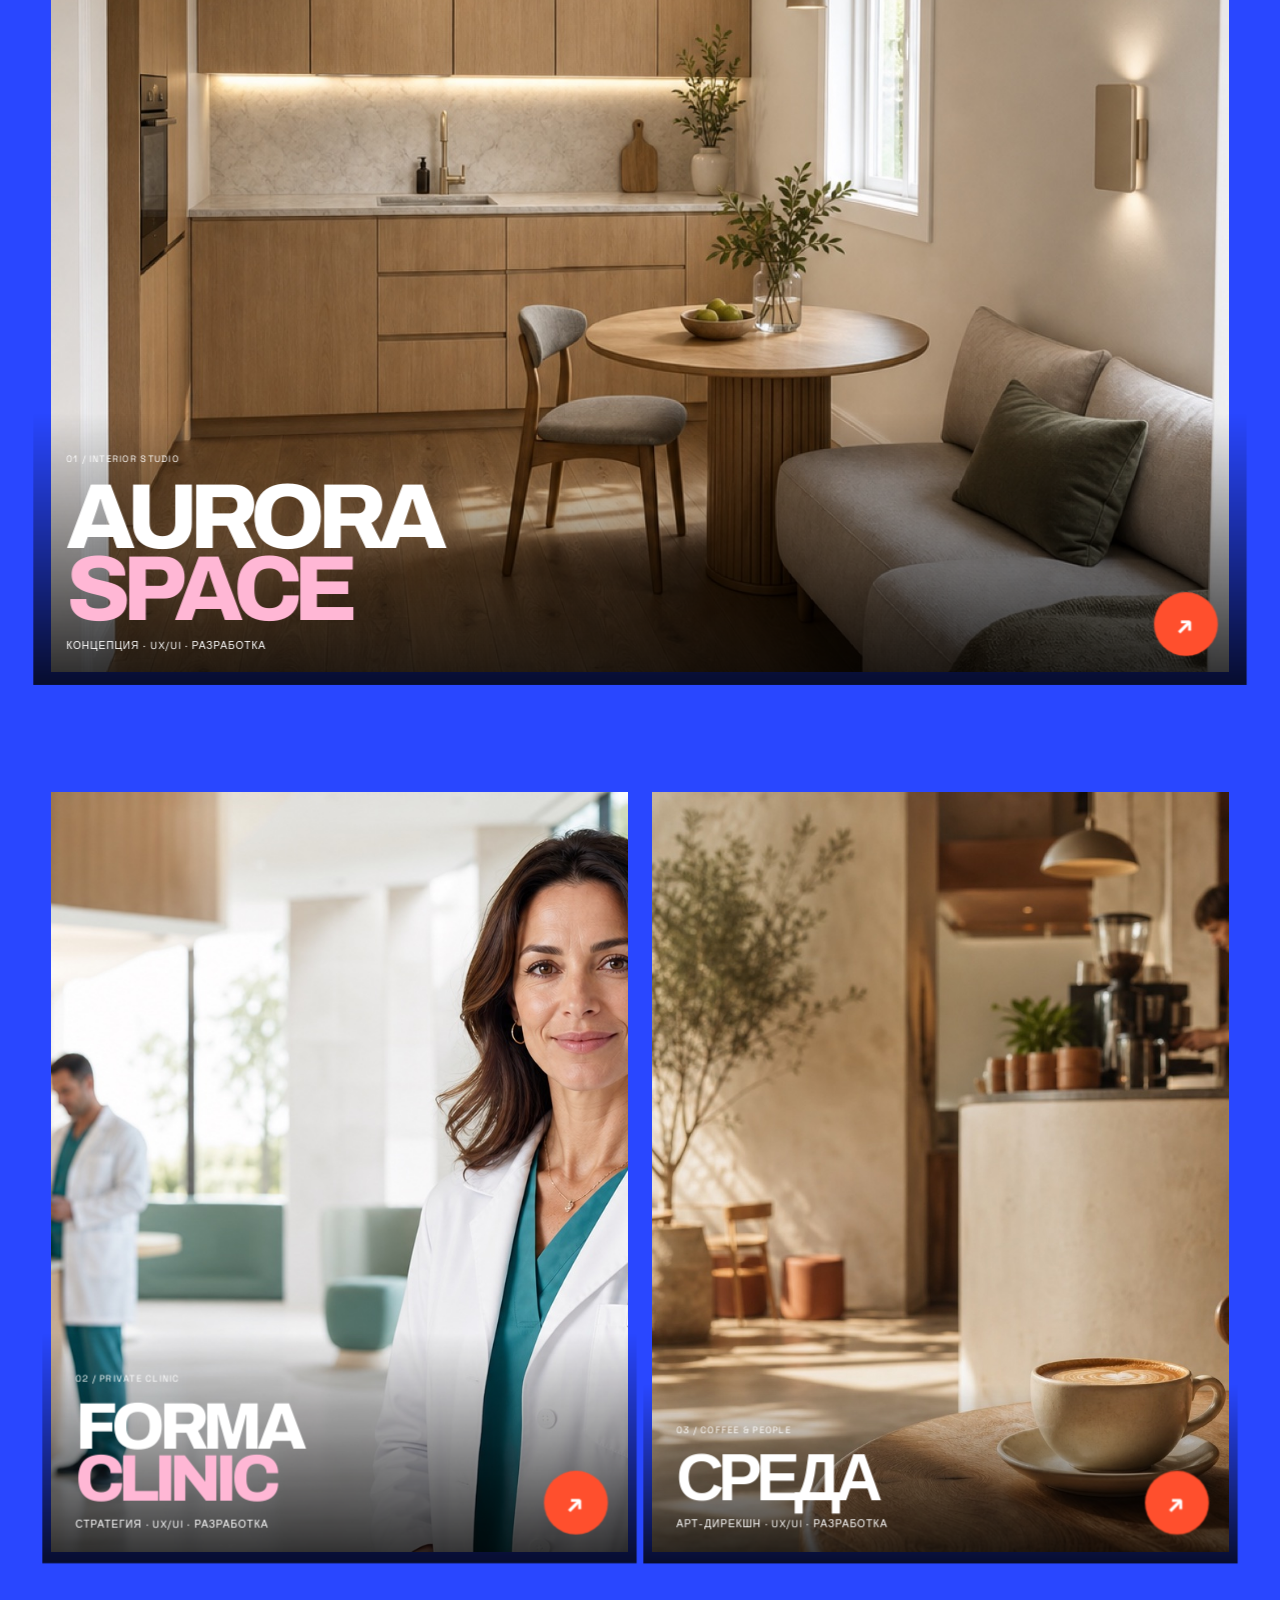
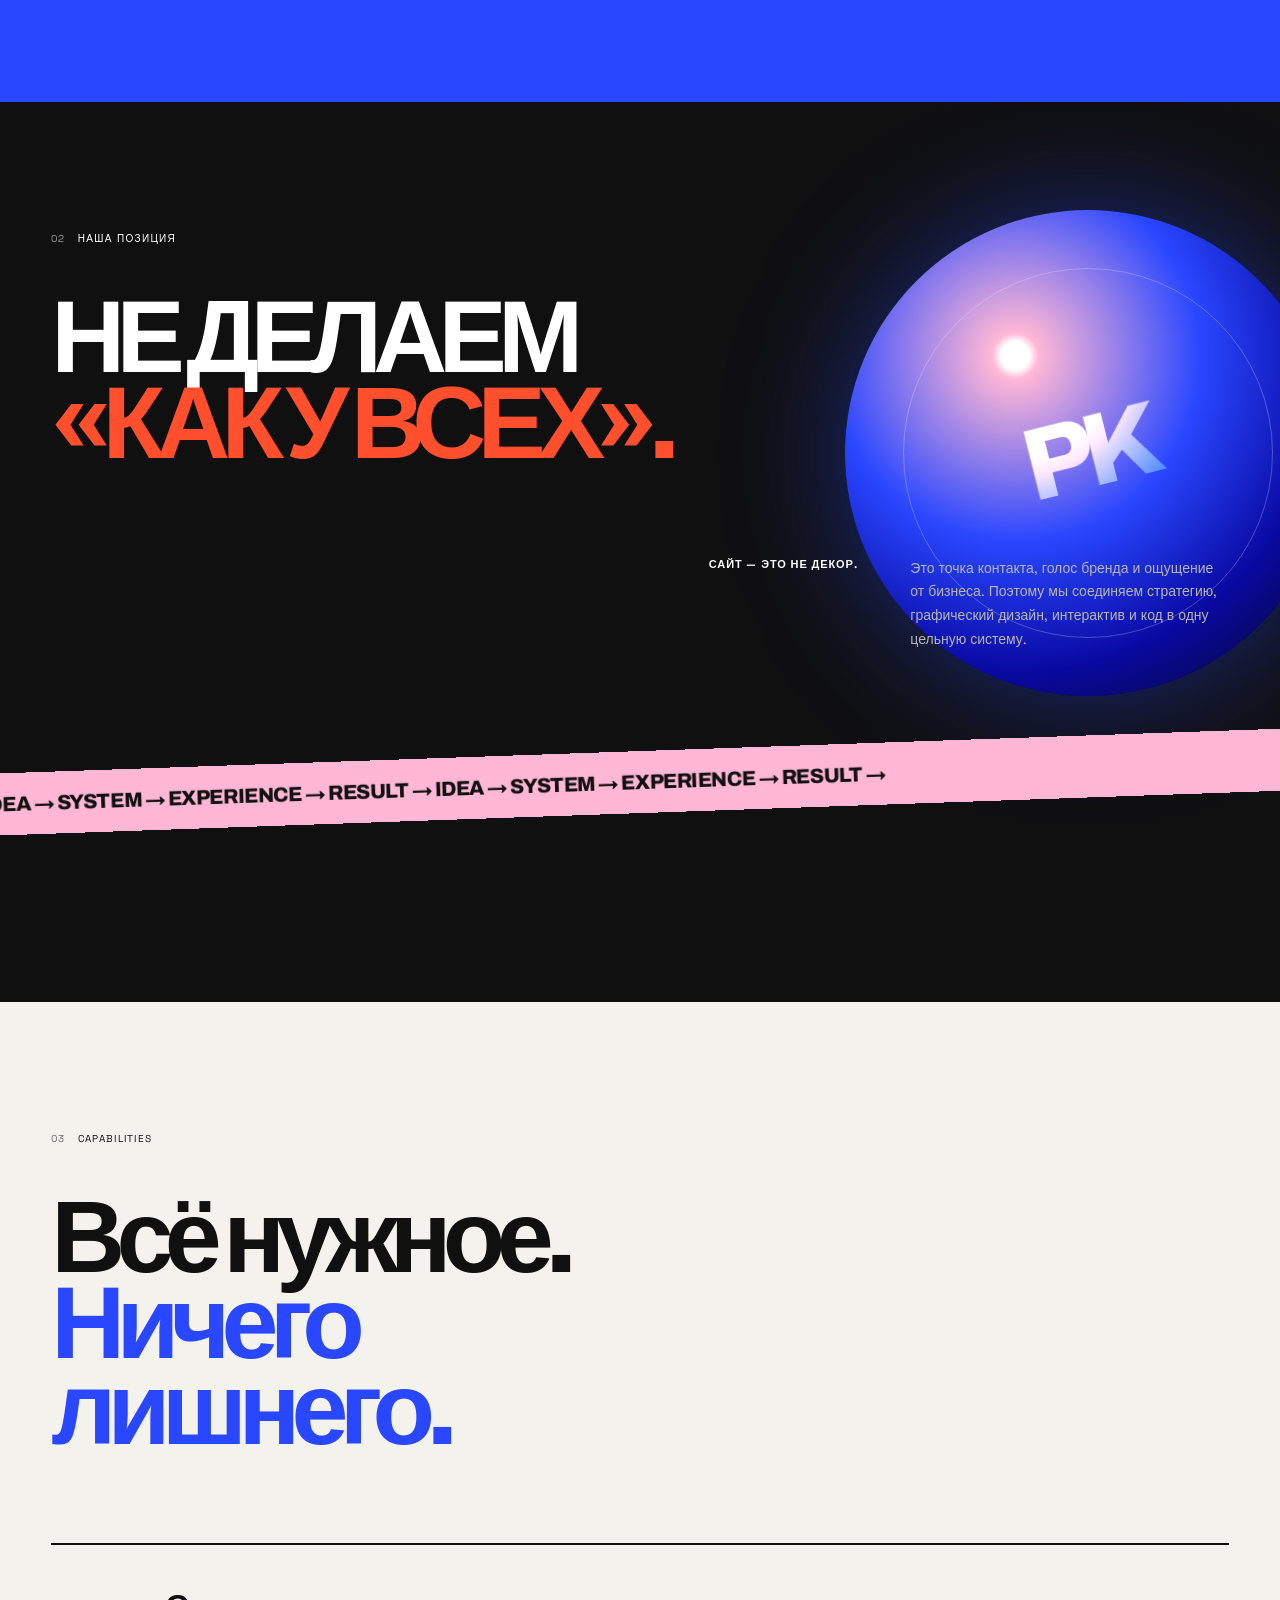
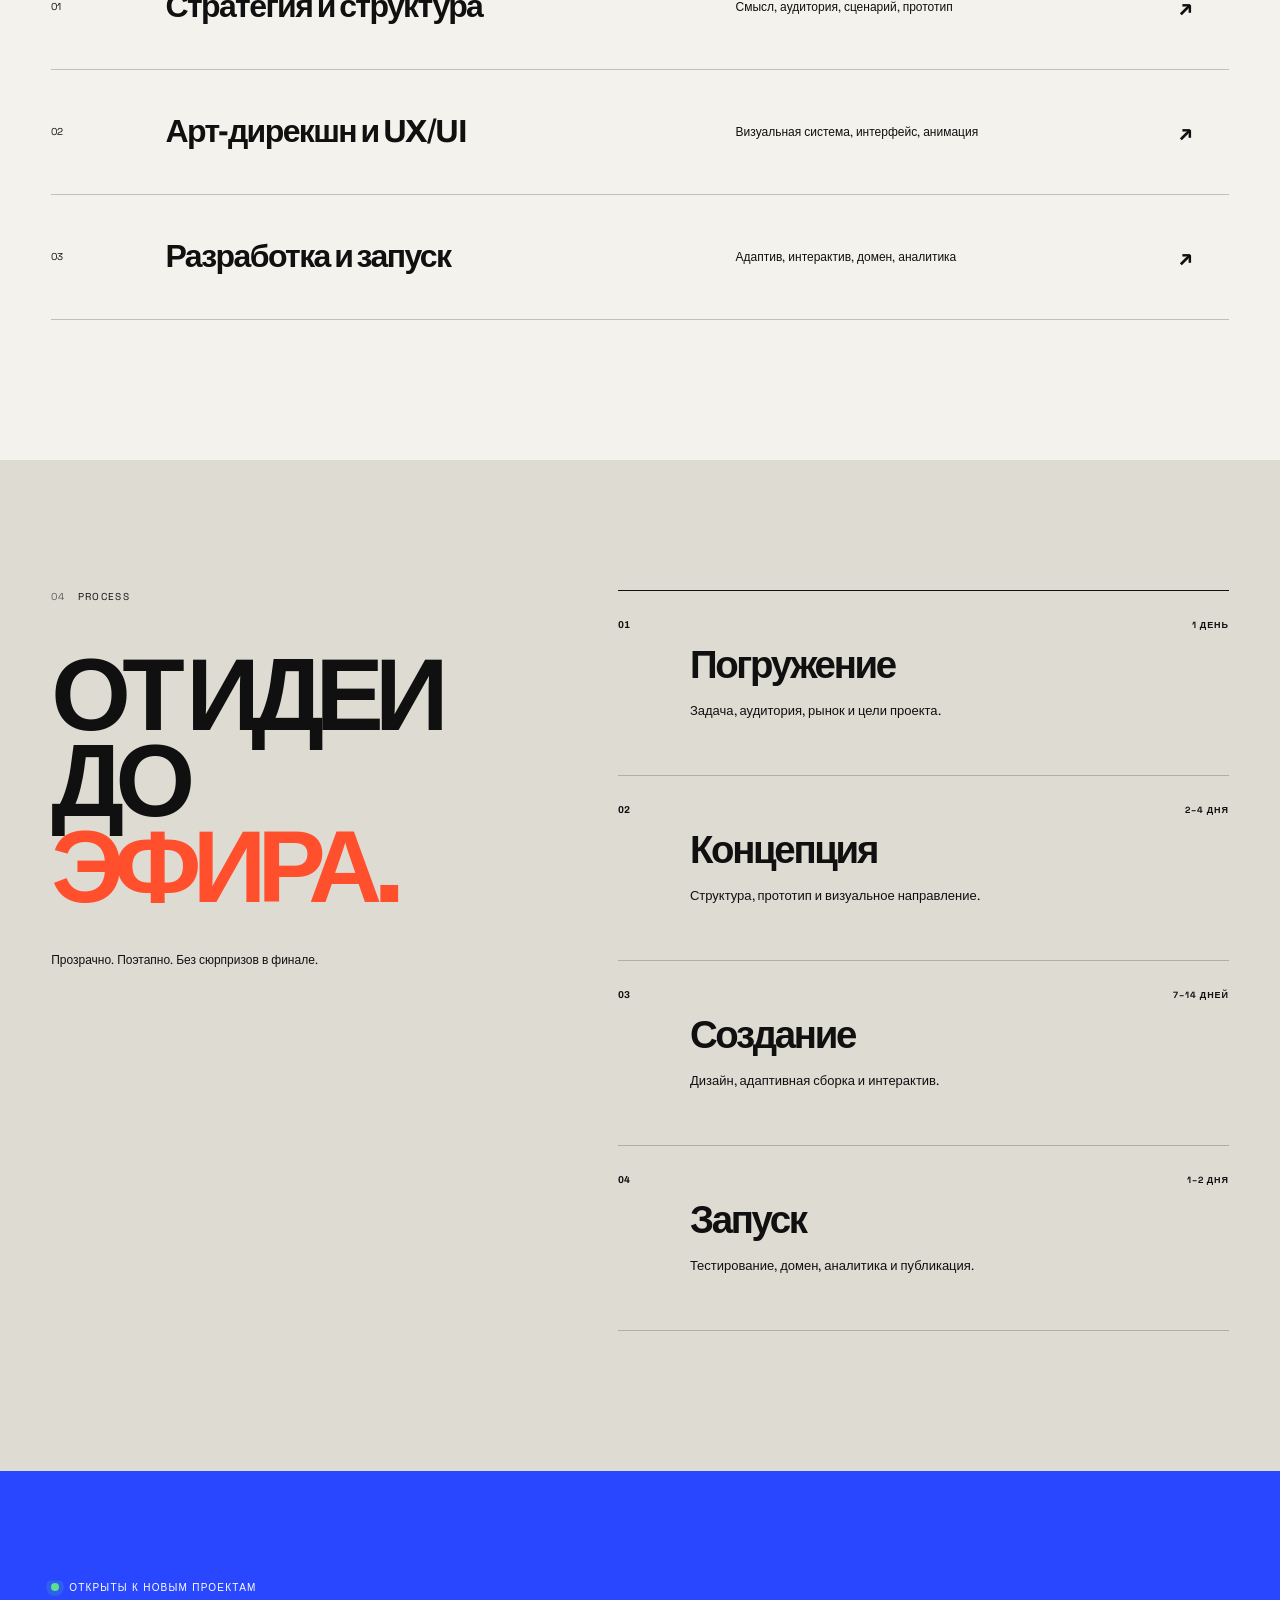
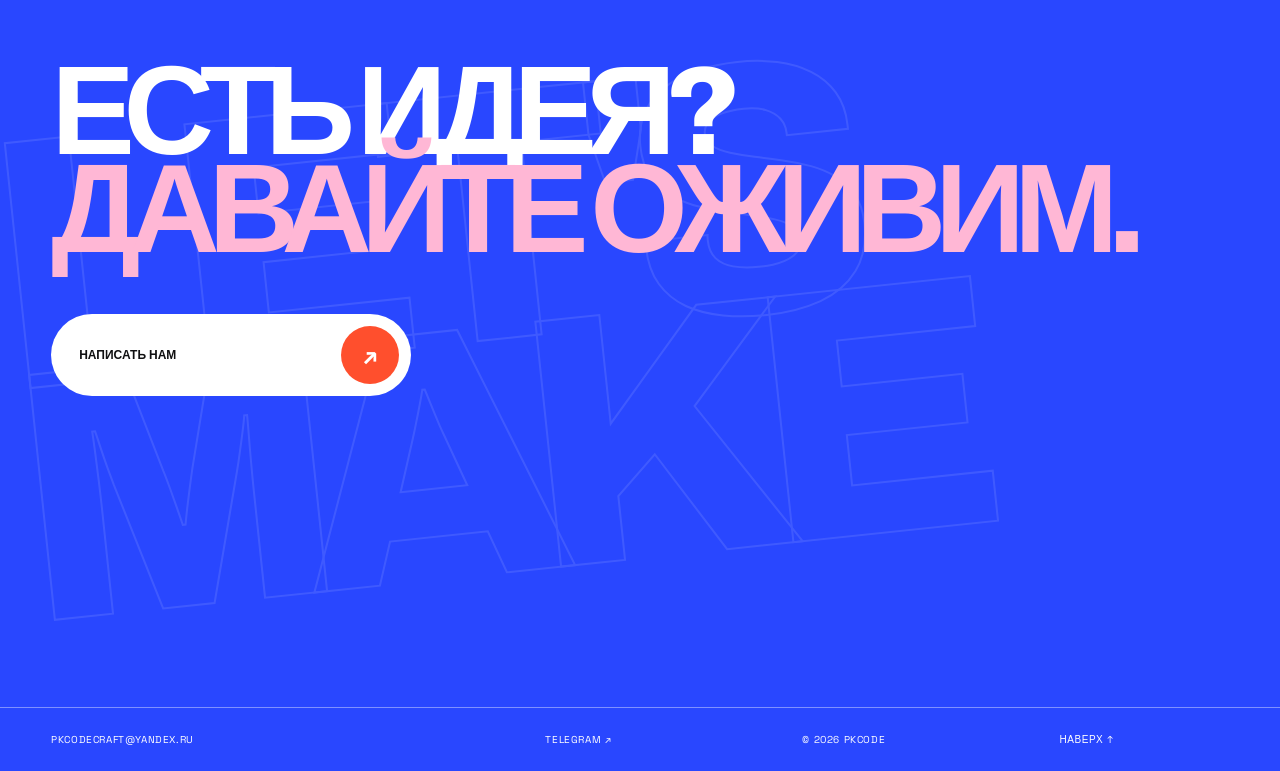
==== commit 3d32e641: "redesign portfolio as interactive living gallery" ====
--- a/index.html
+++ b/index.html
@@ -3,219 +3,127 @@
   <head>
     <meta charset="UTF-8" />
     <meta name="viewport" content="width=device-width, initial-scale=1.0" />
-    <meta
-      name="description"
-      content="Pkcode — команда веб-разработчиков. Создаём быстрые, понятные и выразительные сайты для бизнеса."
-    />
-    <meta name="theme-color" content="#f2f0e9" />
-    <title>Pkcode — сайты с идеей и характером</title>
+    <meta name="description" content="PKCODE — дизайн и разработка сайтов, которые невозможно спутать. Стратегия, интерфейс, анимация и запуск." />
+    <meta name="theme-color" content="#f4f2ec" />
+    <title>PKCODE — digital experience studio</title>
+    <link rel="canonical" href="https://pkvisitcard.netlify.app/" />
+    <link rel="icon" href="assets/favicon.svg?v=4" type="image/svg+xml" sizes="any" />
+    <link rel="apple-touch-icon" href="assets/favicon-180.png?v=4" sizes="180x180" />
+    <meta property="og:locale" content="ru_RU" />
+    <meta property="og:type" content="website" />
+    <meta property="og:site_name" content="PKCODE" />
+    <meta property="og:title" content="PKCODE — digital experience studio" />
+    <meta property="og:description" content="Проектируем и разрабатываем сайты, которые невозможно спутать." />
+    <meta property="og:url" content="https://pkvisitcard.netlify.app/" />
+    <meta property="og:image" content="https://pkvisitcard.netlify.app/assets/og-cover.png" />
+    <meta name="twitter:card" content="summary_large_image" />
     <link rel="preconnect" href="https://fonts.googleapis.com" />
     <link rel="preconnect" href="https://fonts.gstatic.com" crossorigin />
-    <link
-      href="https://fonts.googleapis.com/css2?family=Manrope:wght@400;500;600;700&family=Unbounded:wght@500;600&display=swap"
-      rel="stylesheet"
-    />
-    <link rel="stylesheet" href="styles.css?v=20260711-7" />
+    <link href="https://fonts.googleapis.com/css2?family=Archivo:wght@400;500;600;700;800&family=Space+Grotesk:wght@400;500;600&display=swap" rel="stylesheet" />
+    <link rel="stylesheet" href="styles.css?v=20260712-2" />
   </head>
   <body>
     <a class="skip-link" href="#main">Перейти к содержанию</a>
-    <div class="noise" aria-hidden="true"></div>
+    <div class="intro" aria-hidden="true"><div></div><div></div><div></div><span>PKCODE<small>digital experience studio</small></span></div>
+    <div class="cursor" aria-hidden="true"><span>OPEN</span></div>
+    <div class="cursor-dot" aria-hidden="true"></div>
+    <div class="scroll-progress" aria-hidden="true"></div>
 
-    <header class="site-header">
-      <a class="logo" href="#top" aria-label="На главную">K<span>.</span></a>
-
-      <nav class="desktop-nav" aria-label="Основная навигация">
-        <a href="#works">Работы</a>
-        <a href="#services">Услуги</a>
-        <a href="#process">Процесс</a>
-      </nav>
-
-      <a class="header-contact" href="#contact">Обсудить проект <span>↗</span></a>
-      <button class="menu-button" type="button" aria-label="Открыть меню" aria-expanded="false">
-        <span></span><span></span>
-      </button>
+    <header class="header-shell">
+      <a class="logo magnetic" href="#top" aria-label="PKCODE — на главную"><b>PK</b><span>CODE</span></a>
+      <nav class="desktop-nav" aria-label="Основная навигация"><a href="#work">Проекты</a><a href="#studio">Студия</a><a href="#process">Процесс</a></nav>
+      <a class="talk magnetic" href="#contact"><i></i>Начать проект <span>↗</span></a>
+      <button class="menu-button" type="button" aria-label="Открыть меню" aria-expanded="false"><span></span><span></span></button>
     </header>
 
     <div class="mobile-menu" aria-hidden="true">
-      <a href="#works">Работы</a>
-      <a href="#services">Услуги</a>
-      <a href="#process">Процесс</a>
-      <a href="#contact">Связаться</a>
+      <div class="mobile-menu-head"><span>PKCODE / MENU</span><span>2026</span></div>
+      <nav><a href="#work"><small>01</small>Проекты</a><a href="#studio"><small>02</small>Студия</a><a href="#process"><small>03</small>Процесс</a><a href="#contact"><small>04</small>Контакты</a></nav>
+      <p>Москва · Работаем по всему миру</p>
     </div>
 
     <main id="main">
-      <section class="hero section-pad" id="top">
-        <div class="hero-top reveal">
-          <p class="eyebrow"><span></span> Команда веб-разработчиков · Москва</p>
-          <p class="hero-note">Проектируем, собираем и запускаем сайты, которые приятно смотреть и удобно использовать.</p>
+      <section class="hero" id="top">
+        <canvas id="living-field" aria-hidden="true"></canvas>
+        <div class="hero-meta"><span>Independent digital studio</span><span>55.7558° N / 37.6173° E</span><span>Scroll to explore ↓</span></div>
+
+        <div class="hero-copy">
+          <p class="hero-overline">Дизайн <i>×</i> Код <i>×</i> Движение</p>
+          <h1 aria-label="Сайты, которые невозможно спутать">
+            <span class="title-row"><b>САЙТЫ,</b></span>
+            <span class="title-row shifted"><b>КОТОРЫЕ</b></span>
+            <span class="title-row blue"><b>НЕВОЗМОЖНО</b></span>
+            <span class="title-row last"><b>СПУТАТЬ.</b><em>©26</em></span>
+          </h1>
         </div>
 
-        <h1 class="hero-title reveal">
-          <span>Сайты с идеей.</span>
-          <span class="offset-line">Сайты с характером.</span>
-        </h1>
+        <a class="float-card float-aurora" href="aurora/" aria-label="Aurora Space — открыть проект" data-cursor="VIEW"><img src="aurora/assets/living-after.jpg" alt="Интерьер Aurora Space" width="1350" height="900" /><span>Aurora Space / 01</span></a>
+        <a class="float-card float-clinic" href="clinic/" aria-label="Forma Clinic — открыть проект" data-cursor="VIEW"><img src="assets/clinic-hero.jpg" alt="Врач Forma Clinic" width="1600" height="1067" /><span>Forma Clinic / 02</span></a>
+        <a class="float-card float-coffee" href="coffee/" aria-label="Среда — открыть проект" data-cursor="VIEW"><img src="coffee/assets/sreda-hero.jpg" alt="Кофейня Среда" width="1600" height="1067" /><span>Среда / 03</span></a>
 
-        <div class="hero-bottom reveal">
-          <a class="circle-link" href="#works" aria-label="Смотреть работы">
-            <span>Смотреть<br />работы</span>
-            <b>↓</b>
-          </a>
-
-          <div class="availability-card">
-            <div class="avatar" aria-hidden="true">К</div>
-            <div>
-              <span class="status"><i></i> Открыты к проектам</span>
-              <p>Можно начать в ближайшее время</p>
-            </div>
-          </div>
-        </div>
-
-        <div class="hero-orbit" aria-hidden="true">
-          <div class="orbit-ring"></div>
-          <div class="orbit-core">&lt;/&gt;</div>
-          <span class="orbit-dot dot-one"></span>
-          <span class="orbit-dot dot-two"></span>
-        </div>
+        <div class="hero-bottom"><p>Создаём цифровые впечатления для брендов, которым тесно в шаблонах.</p><a class="hero-cta magnetic" href="#work"><span>Смотреть проекты</span><svg viewBox="0 0 32 32" aria-hidden="true"><path d="M6 16h19M18 9l7 7-7 7" /></svg></a></div>
       </section>
 
-      <section class="works section-pad" id="works">
-        <div class="section-heading reveal">
-          <div>
-            <p class="eyebrow light"><span></span> Избранные проекты</p>
-            <h2>Работы, которыми<br />мы гордимся</h2>
-          </div>
-          <p>Каждый проект — это баланс эстетики, смысла и понятного пользовательского сценария.</p>
-        </div>
+      <div class="kinetic-line" aria-hidden="true"><div><span>STRATEGY</span><i>↗</i><span>ART DIRECTION</span><i>↗</i><span>INTERACTION</span><i>↗</i><span>DEVELOPMENT</span><i>↗</i><span>STRATEGY</span><i>↗</i><span>ART DIRECTION</span><i>↗</i><span>INTERACTION</span><i>↗</i><span>DEVELOPMENT</span><i>↗</i></div></div>
 
-        <div class="project-list">
-          <article class="project project-large reveal">
-            <a class="project-visual visual-aurora" href="aurora/" aria-label="Открыть сайт студии интерьеров Aurora Space">
-              <div class="aurora-preview">
-                <img src="aurora/assets/living-after.jpg" alt="Интерьер студии Aurora Space" loading="lazy" decoding="async" />
-                <div class="aurora-preview-copy">
-                  <span>ДИЗАЙН ИНТЕРЬЕРОВ</span>
-                  <b>AURORA<br />SPACE</b>
-                  <small>interiors / architecture</small>
-                </div>
-              </div>
-              <span class="view-button">Смотреть кейс ↗</span>
+      <section class="work" id="work">
+        <div class="work-intro pad reveal-mask"><p><span>01</span>Selected work</p><h2>Три проекта.<br />Три разных <em>мира.</em></h2><small>Каждый начинается не с шаблона,<br />а с собственной идеи.</small></div>
+
+        <article class="case case-aurora tilt-card" data-cursor="OPEN">
+          <a href="aurora/" aria-label="Открыть проект Aurora Space">
+            <div class="case-image"><img src="aurora/assets/living-after.jpg" alt="Интерьер Aurora Space" width="1350" height="900" loading="lazy" decoding="async" /></div>
+            <div class="case-info"><span>01 / Interior studio</span><h3>AURORA<br /><i>SPACE</i></h3><p>Концепция · UX/UI · Разработка</p><b>↗</b></div>
+          </a>
+        </article>
+
+        <div class="case-pair pad">
+          <article class="case case-clinic tilt-card" data-cursor="OPEN">
+            <a href="clinic/" aria-label="Открыть проект Forma Clinic">
+              <div class="case-image"><img src="assets/clinic-hero.jpg" alt="Врач частной клиники Forma" width="1600" height="1067" loading="lazy" decoding="async" /></div>
+              <div class="case-info"><span>02 / Private clinic</span><h3>FORMA<br /><i>CLINIC</i></h3><p>Стратегия · UX/UI · Разработка</p><b>↗</b></div>
             </a>
-            <div class="project-meta">
-              <div><span>01</span><h3>Aurora Space</h3></div>
-              <p>Студия интерьеров · Дизайн · Разработка</p>
-            </div>
           </article>
-
-          <article class="project reveal">
-            <a class="project-visual visual-studio" href="clinic/" aria-label="Открыть сайт частной клиники Forma">
-              <div class="clinic-preview">
-                <img src="assets/clinic-hero.jpg" alt="Врач частной клиники Forma" loading="lazy" decoding="async" />
-                <div class="clinic-preview-copy">
-                  <span>ЧАСТНАЯ КЛИНИКА</span>
-                  <b>FORMA<br />CLINIC</b>
-                </div>
-              </div>
-              <span class="view-button">Смотреть кейс ↗</span>
+          <article class="case case-coffee tilt-card" data-cursor="OPEN">
+            <a href="coffee/" aria-label="Открыть проект кофейни Среда">
+              <div class="case-image"><img src="coffee/assets/sreda-hero.jpg" alt="Интерьер кофейни Среда" width="1600" height="1067" loading="lazy" decoding="async" /></div>
+              <div class="case-info"><span>03 / Coffee & people</span><h3>СРЕДА</h3><p>Арт-дирекшн · UX/UI · Разработка</p><b>↗</b></div>
             </a>
-            <div class="project-meta">
-              <div><span>02</span><h3>Forma Clinic</h3></div>
-              <p>Частная клиника · Дизайн · Разработка</p>
-            </div>
-          </article>
-
-          <article class="project reveal">
-            <a class="project-visual visual-coffee" href="coffee/" aria-label="Открыть сайт кофейни Sreda">
-              <div class="coffee-preview">
-                <img src="coffee/assets/sreda-hero.jpg" alt="Интерьер кофейни Среда" loading="lazy" decoding="async" />
-                <div class="coffee-preview-copy">
-                  <span>ГОРОДСКАЯ КОФЕЙНЯ</span>
-                  <b>СРЕДА</b>
-                  <small>coffee & people</small>
-                </div>
-              </div>
-              <span class="view-button">Смотреть кейс ↗</span>
-            </a>
-            <div class="project-meta">
-              <div><span>03</span><h3>Sreda Coffee</h3></div>
-              <p>Сайт кафе · Дизайн · Разработка</p>
-            </div>
-          </article>
-        </div>
-
-      </section>
-
-      <section class="services section-pad" id="services">
-        <div class="section-heading dark reveal">
-          <div>
-            <p class="eyebrow"><span></span> Чем мы можем помочь</p>
-            <h2>От идеи до<br />готового сайта</h2>
-          </div>
-          <p>Берем на себя весь процесс — от структуры и визуального направления до адаптивной вёрстки и запуска.</p>
-        </div>
-
-        <div class="service-grid">
-          <article class="service-card reveal">
-            <span>01</span>
-            <div class="service-icon icon-design"><i></i><i></i></div>
-            <h3>Дизайн</h3>
-            <p>Продумываем структуру, прототип и визуальную систему, которая помогает бизнесу выделиться.</p>
-            <ul><li>Лендинги</li><li>Многостраничные сайты</li><li>Редизайн</li></ul>
-          </article>
-
-          <article class="service-card accent reveal">
-            <span>02</span>
-            <div class="service-icon icon-code">&lt;/&gt;</div>
-            <h3>Разработка</h3>
-            <p>Собираем быстрые адаптивные сайты с аккуратной анимацией и понятным управлением.</p>
-            <ul><li>Адаптивная вёрстка</li><li>Интерактив и анимации</li><li>Интеграции</li></ul>
-          </article>
-
-          <article class="service-card reveal">
-            <span>03</span>
-            <div class="service-icon icon-launch"><i></i></div>
-            <h3>Запуск</h3>
-            <p>Подключаем домен, аналитику и формы. Проверяем сайт на разных устройствах перед публикацией.</p>
-            <ul><li>Настройка домена</li><li>Базовая SEO-оптимизация</li><li>Поддержка</li></ul>
           </article>
         </div>
       </section>
 
-      <section class="process section-pad" id="process">
-        <div class="process-intro reveal">
-          <p class="eyebrow"><span></span> Как строится работа</p>
-          <h2>Прозрачный процесс.<br />Предсказуемый результат.</h2>
+      <section class="studio" id="studio">
+        <div class="studio-orb" aria-hidden="true"><span>PK</span></div>
+        <div class="studio-copy pad reveal-mask"><p><span>02</span>Наша позиция</p><h2>НЕ ДЕЛАЕМ<br /><i>«КАК У ВСЕХ».</i></h2><div class="studio-text"><b>Сайт — это не декор.</b><p>Это точка контакта, голос бренда и ощущение от бизнеса. Поэтому мы соединяем стратегию, графический дизайн, интерактив и код в одну цельную систему.</p></div></div>
+        <div class="studio-tape" aria-hidden="true"><div>IDEA → SYSTEM → EXPERIENCE → RESULT → IDEA → SYSTEM → EXPERIENCE → RESULT →</div></div>
+      </section>
+
+      <section class="services pad">
+        <header class="reveal-mask"><p><span>03</span>Capabilities</p><h2>Всё нужное.<br /><i>Ничего лишнего.</i></h2></header>
+        <div class="service-rows">
+          <article class="service-row"><span>01</span><h3>Стратегия и структура</h3><p>Смысл, аудитория, сценарий, прототип</p><b>↗</b></article>
+          <article class="service-row"><span>02</span><h3>Арт-дирекшн и UX/UI</h3><p>Визуальная система, интерфейс, анимация</p><b>↗</b></article>
+          <article class="service-row"><span>03</span><h3>Разработка и запуск</h3><p>Адаптив, интерактив, домен, аналитика</p><b>↗</b></article>
         </div>
+      </section>
 
-        <ol class="steps">
-          <li class="reveal"><span>01</span><h3>Знакомство</h3><p>Обсуждаем задачу, аудиторию, сроки и ориентиры. Фиксируем цели проекта.</p><b>1 день</b></li>
-          <li class="reveal"><span>02</span><h3>Концепция</h3><p>Собираем структуру и предлагаем визуальное направление будущего сайта.</p><b>2–4 дня</b></li>
-          <li class="reveal"><span>03</span><h3>Создание</h3><p>Прорабатываем дизайн, собираем адаптивные страницы и добавляем анимации.</p><b>7–14 дней</b></li>
-          <li class="reveal"><span>04</span><h3>Запуск</h3><p>Тестируем, подключаем нужные сервисы и публикуем сайт на вашем домене.</p><b>1–2 дня</b></li>
+      <section class="process pad" id="process">
+        <div class="process-sticky reveal-mask"><p><span>04</span>Process</p><h2>ОТ ИДЕИ<br />ДО <i>ЭФИРА.</i></h2><small>Прозрачно. Поэтапно. Без сюрпризов в финале.</small></div>
+        <ol class="process-list">
+          <li><span>01</span><div><h3>Погружение</h3><p>Задача, аудитория, рынок и цели проекта.</p></div><b>1 день</b></li>
+          <li><span>02</span><div><h3>Концепция</h3><p>Структура, прототип и визуальное направление.</p></div><b>2–4 дня</b></li>
+          <li><span>03</span><div><h3>Создание</h3><p>Дизайн, адаптивная сборка и интерактив.</p></div><b>7–14 дней</b></li>
+          <li><span>04</span><div><h3>Запуск</h3><p>Тестирование, домен, аналитика и публикация.</p></div><b>1–2 дня</b></li>
         </ol>
       </section>
 
-      <section class="contact section-pad" id="contact">
-        <div class="contact-copy reveal">
-          <p class="eyebrow light"><span></span> Есть задача?</p>
-          <h2>Давайте сделаем<br /><em>что-то классное.</em></h2>
-        </div>
-
-        <div class="contact-action reveal">
-          <p>Расскажите немного о проекте — мы ответим, зададим вопросы и предложим следующий шаг.</p>
-          <a class="big-mail" href="mailto:pkcodecraft@yandex.ru">pkcodecraft@yandex.ru <span>↗</span></a>
-          <div class="socials">
-            <a href="https://t.me/un4uspep" target="_blank" rel="noreferrer">Telegram ↗</a>
-            <a href="#works">Портфолио ↑</a>
-          </div>
-        </div>
-
-        <footer>
-          <p>© <span id="year"></span> Pkcode. Веб-дизайн и разработка.</p>
-          <a href="#top">Наверх ↑</a>
-        </footer>
+      <section class="contact" id="contact">
+        <div class="contact-bg" aria-hidden="true"><span>LET'S</span><span>MAKE</span></div>
+        <div class="contact-content pad reveal-mask"><p><i></i>Открыты к новым проектам</p><h2>ЕСТЬ ИДЕЯ?<br /><em>ДАВАЙТЕ ОЖИВИМ.</em></h2><a class="contact-button magnetic" href="mailto:pkcodecraft@yandex.ru"><span>Написать нам</span><b>↗</b></a></div>
+        <div class="contact-footer pad"><a href="mailto:pkcodecraft@yandex.ru">pkcodecraft@yandex.ru</a><a href="https://t.me/un4uspep" target="_blank" rel="noreferrer">Telegram ↗</a><p>© <span id="year"></span> PKCODE</p><a href="#top">Наверх ↑</a></div>
       </section>
     </main>
 
-    <script src="script.js?v=20260711-1"></script>
+    <script src="script.js?v=20260712-2"></script>
   </body>
 </html>
--- a/styles.css
+++ b/styles.css
@@ -1,312 +1,20 @@
-:root {
-  --paper: #f2f0e9;
-  --ink: #151515;
-  --orange: #ff5c35;
-  --lime: #c8ff3d;
-  --muted: #74736f;
-  --line: rgba(21, 21, 21, 0.16);
-  --display: "Unbounded", sans-serif;
-  --body: "Manrope", sans-serif;
-}
-
-* { box-sizing: border-box; }
-html { scroll-behavior: smooth; }
-body {
-  margin: 0;
-  background: var(--paper);
-  color: var(--ink);
-  font-family: var(--body);
-  overflow-x: hidden;
-}
-a { color: inherit; text-decoration: none; }
-button { font: inherit; }
-
-.skip-link { position: fixed; z-index: 100; left: 14px; top: 14px; padding: 12px 16px; color: var(--paper); background: var(--ink); transform: translateY(-160%); }
-.skip-link:focus { transform: translateY(0); }
-:focus-visible { outline: 3px solid var(--orange); outline-offset: 4px; }
-
-.noise {
-  position: fixed;
-  inset: 0;
-  pointer-events: none;
-  z-index: 50;
-  opacity: .035;
-  background-image: url("data:image/svg+xml,%3Csvg viewBox='0 0 160 160' xmlns='http://www.w3.org/2000/svg'%3E%3Cfilter id='n'%3E%3CfeTurbulence type='fractalNoise' baseFrequency='.95' numOctaves='4' stitchTiles='stitch'/%3E%3C/filter%3E%3Crect width='100%25' height='100%25' filter='url(%23n)' opacity='.8'/%3E%3C/svg%3E");
-}
-
-.site-header {
-  position: fixed;
-  z-index: 40;
-  top: 0;
-  left: 0;
-  right: 0;
-  height: 78px;
-  padding: 0 clamp(22px, 4vw, 68px);
-  display: flex;
-  align-items: center;
-  justify-content: space-between;
-  transition: background .25s, height .25s, box-shadow .25s;
-}
-.site-header.scrolled {
-  height: 64px;
-  background: rgba(242,240,233,.88);
-  box-shadow: 0 1px 0 rgba(21,21,21,.1);
-  backdrop-filter: blur(16px);
-}
-.logo { font: 600 26px var(--display); letter-spacing: -.08em; }
-.logo span { color: var(--orange); }
-.desktop-nav { display: flex; gap: 34px; font-size: 13px; font-weight: 600; }
-.desktop-nav a, .header-contact { transition: opacity .2s; }
-.desktop-nav a:hover, .header-contact:hover { opacity: .55; }
-.header-contact { font-size: 13px; font-weight: 700; }
-.header-contact span { margin-left: 8px; color: var(--orange); }
-.menu-button { display: none; border: 0; background: none; width: 40px; height: 40px; padding: 10px; }
-.menu-button span { display: block; height: 2px; margin: 6px 0; background: var(--ink); transition: transform .25s; }
-.menu-button.active span:first-child { transform: translateY(4px) rotate(45deg); }
-.menu-button.active span:last-child { transform: translateY(-4px) rotate(-45deg); }
-.mobile-menu {
-  display: none;
-  position: fixed;
-  inset: 0;
-  z-index: 35;
-  padding: 120px 26px 40px;
-  background: var(--lime);
-  flex-direction: column;
-  gap: 16px;
-}
-.mobile-menu a { font: 500 clamp(32px,10vw,52px) var(--display); }
-
-.section-pad { padding-left: clamp(22px, 5vw, 80px); padding-right: clamp(22px, 5vw, 80px); }
-section[id] { scroll-margin-top: 74px; }
-.hero {
-  position: relative;
-  min-height: 100svh;
-  padding-top: 150px;
-  padding-bottom: 55px;
-  display: flex;
-  flex-direction: column;
-  justify-content: space-between;
-  overflow: hidden;
-}
-.hero-top { display: flex; justify-content: space-between; align-items: flex-start; }
-.eyebrow { margin: 0; text-transform: uppercase; letter-spacing: .14em; font-size: 10px; font-weight: 700; }
-.eyebrow span { display: inline-block; width: 24px; height: 1px; margin: 0 9px 3px 0; background: currentColor; }
-.hero-note { width: 340px; margin: 0; color: var(--muted); font-size: 14px; line-height: 1.7; }
-.hero-title {
-  position: relative;
-  z-index: 2;
-  margin: 55px 0 35px;
-  font: 600 clamp(46px, 7.7vw, 124px)/.98 var(--display);
-  letter-spacing: -.07em;
-}
-.hero-title span { display: block; }
-.hero-title .offset-line { margin-left: 7vw; color: var(--orange); }
-.hero-bottom { display: flex; justify-content: space-between; align-items: flex-end; }
-.circle-link {
-  width: 114px;
-  height: 114px;
-  border: 1px solid var(--ink);
-  border-radius: 50%;
-  padding: 24px;
-  display: flex;
-  flex-direction: column;
-  justify-content: space-between;
-  font-size: 10px;
-  font-weight: 700;
-  text-transform: uppercase;
-  letter-spacing: .06em;
-  transition: background .25s, color .25s, transform .25s;
-}
-.circle-link b { align-self: flex-end; font-size: 18px; }
-.circle-link:hover { background: var(--ink); color: var(--paper); transform: rotate(-4deg); }
-.availability-card { display: flex; align-items: center; gap: 13px; }
-.avatar { width: 42px; height: 42px; border-radius: 50%; display: grid; place-items: center; color: var(--paper); background: var(--ink); font: 500 15px var(--display); }
-.status { display: block; font-size: 11px; font-weight: 700; text-transform: uppercase; letter-spacing: .05em; }
-.status i { display: inline-block; width: 7px; height: 7px; border-radius: 50%; margin-right: 6px; background: #2db465; box-shadow: 0 0 0 4px rgba(45,180,101,.15); }
-.availability-card p { margin: 5px 0 0; font-size: 11px; color: var(--muted); }
-.hero-orbit { position: absolute; z-index: 1; right: 16vw; top: 27%; width: 220px; height: 220px; }
-.orbit-ring { position: absolute; inset: 0; border: 1px solid rgba(21,21,21,.2); border-radius: 50%; animation: spin 12s linear infinite; }
-.orbit-ring::after { content: ""; position: absolute; left: 16px; top: 16px; width: 14px; height: 14px; background: var(--lime); border: 1px solid var(--ink); border-radius: 50%; }
-.orbit-core { position: absolute; inset: 55px; border-radius: 50%; display: grid; place-items: center; background: var(--lime); font: 600 28px var(--display); transform: rotate(-8deg); }
-.orbit-dot { position: absolute; border-radius: 50%; }
-.dot-one { width: 28px; height: 28px; background: var(--orange); right: -8px; bottom: 38px; }
-.dot-two { width: 9px; height: 9px; background: var(--ink); left: 20px; bottom: -10px; }
-@keyframes spin { to { transform: rotate(360deg); } }
-
-.works { padding-top: 130px; padding-bottom: 140px; background: var(--ink); color: var(--paper); }
-.section-heading { display: flex; justify-content: space-between; align-items: flex-end; margin-bottom: 70px; }
-.section-heading h2, .process-intro h2, .contact h2 { margin: 22px 0 0; font: 500 clamp(36px,5vw,72px)/1.06 var(--display); letter-spacing: -.055em; }
-.section-heading > p { width: 360px; margin: 0; line-height: 1.7; font-size: 14px; color: #aaa8a1; }
-.project-list { display: grid; grid-template-columns: repeat(2, 1fr); gap: 80px 28px; }
-.project-large { grid-column: 1 / -1; }
-.project-visual { position: relative; min-height: 510px; display: grid; place-items: center; overflow: hidden; }
-.project:not(.project-large) .project-visual { min-height: 620px; }
-.project-visual::after { content: ""; position: absolute; inset: 0; background: rgba(255,255,255,.08); opacity: 0; transition: opacity .3s; }
-.project-visual:hover::after { opacity: 1; }
-.view-button { position: absolute; z-index: 2; right: 24px; bottom: 24px; padding: 14px 18px; border-radius: 999px; color: var(--ink); background: var(--lime); font-size: 11px; font-weight: 700; transform: translateY(8px); opacity: 0; transition: .3s; }
-.project-visual:hover .view-button { opacity: 1; transform: translateY(0); }
-.visual-aurora { background: #d5f35b; }
-.aurora-preview { position:relative; width:min(86%,1120px); height:82%; overflow:hidden; box-shadow:0 35px 80px rgba(0,0,0,.3); transform:rotate(-1.5deg); transition:transform .5s; }
-.aurora-preview::after { content:""; position:absolute; inset:0; background:linear-gradient(90deg,rgba(15,16,14,.68),rgba(15,16,14,.08) 68%); }
-.aurora-preview img { width:100%; height:100%; display:block; object-fit:cover; }
-.aurora-preview-copy { position:absolute; z-index:1; left:6%; top:10%; color:white; }
-.aurora-preview-copy span { font-size:8px; font-weight:700; letter-spacing:.18em; }
-.aurora-preview-copy b { display:block; margin-top:14px; font:500 clamp(40px,6vw,84px)/.92 var(--display); letter-spacing:-.07em; }
-.aurora-preview-copy small { display:block; margin-top:17px; color:#d5f35b; font-size:9px; font-weight:700; letter-spacing:.14em; }
-.project-visual:hover .aurora-preview { transform:rotate(-.4deg) scale(1.02); }
-.browser-frame { width: min(76%, 1000px); background: #111; border-radius: 6px; box-shadow: 0 35px 80px rgba(0,0,0,.32); transform: rotate(-2.5deg); transition: transform .5s; }
-.project-visual:hover .browser-frame { transform: rotate(-1deg) scale(1.02); }
-.browser-top { height: 28px; display: flex; align-items: center; gap: 5px; padding-left: 11px; }
-.browser-top i { width: 6px; height: 6px; border-radius: 50%; background: #4a4a4a; }
-.aurora-screen { position: relative; height: 330px; overflow: hidden; padding: 35px; background: radial-gradient(circle at 65% 40%, #5f55db 0 9%, transparent 10%), linear-gradient(135deg,#1b164e,#5448cf 48%,#f69ac2); }
-.aurora-screen > span { position: relative; z-index: 2; color: white; font: 500 clamp(25px,3.5vw,58px)/1 var(--display); letter-spacing: -.06em; }
-.aurora-sphere { position: absolute; width: 220px; height: 220px; right: 8%; bottom: -60px; border-radius: 50%; background: radial-gradient(circle at 30% 28%,#f8d6ff,#7969ed 55%,#20186f); box-shadow: -30px 20px 80px rgba(255,175,238,.5); }
-.visual-studio { background: #dcece6; }
-.clinic-preview { position: relative; width: 82%; height: 80%; overflow: hidden; border-radius: 4px; box-shadow: 0 30px 70px rgba(6,78,73,.24); transform: rotate(1.5deg); transition: transform .5s; }
-.clinic-preview::after { content: ""; position: absolute; inset: 0; background: linear-gradient(90deg,rgba(10,59,55,.78),rgba(10,59,55,.12) 62%,transparent); }
-.clinic-preview img { width: 100%; height: 100%; display: block; object-fit: cover; }
-.clinic-preview-copy { position: absolute; z-index: 1; left: 7%; top: 10%; color: white; }
-.clinic-preview-copy span { font-size: 8px; font-weight: 700; letter-spacing: .18em; }
-.clinic-preview-copy b { display: block; margin-top: 15px; font: 500 clamp(32px,5vw,64px)/.96 var(--display); letter-spacing: -.07em; }
-.project-visual:hover .clinic-preview { transform: rotate(.5deg) scale(1.02); }
-.studio-poster { position: relative; width: 78%; height: 78%; padding: 25px; overflow: hidden; background: #e8e2d2; color: #171717; transform: rotate(2deg); transition: transform .5s; }
-.project-visual:hover .studio-poster { transform: rotate(.5deg) scale(1.02); }
-.studio-small { font-size: 8px; letter-spacing: .15em; }
-.studio-poster b { display: block; font: 600 clamp(42px,7vw,88px)/1 var(--display); letter-spacing: -.08em; }
-.studio-building { position: absolute; left: 13%; right: 13%; bottom: -6%; height: 55%; background: repeating-linear-gradient(90deg, #8f8776 0 17px,#c3bbab 18px 24px); clip-path: polygon(18% 0,100% 0,84% 100%,0 100%); filter: contrast(1.12); }
-.studio-year { position: absolute; right: 24px; top: 25px; font-size: 9px; }
-.visual-coffee { background: #d9ff63; }
-.coffee-preview { position: relative; width: 82%; height: 80%; overflow: hidden; background: #2d1f19; box-shadow: 0 30px 70px rgba(45,31,25,.28); transform: rotate(-1.5deg); transition: transform .5s; }
-.coffee-preview::after { content: ""; position: absolute; inset: 0; background: linear-gradient(0deg,rgba(35,20,14,.72),transparent 62%); }
-.coffee-preview img { width: 100%; height: 100%; display: block; object-fit: cover; }
-.coffee-preview-copy { position: absolute; z-index: 1; left: 7%; right: 7%; bottom: 7%; color: white; }
-.coffee-preview-copy span { display: block; margin-bottom: 10px; font-size: 8px; font-weight: 700; letter-spacing: .18em; }
-.coffee-preview-copy b { display: block; font: 500 clamp(40px,6vw,76px)/.95 var(--display); letter-spacing: -.07em; }
-.coffee-preview-copy small { display: block; margin-top: 10px; color: #d9ff63; font-size: 9px; font-weight: 700; letter-spacing: .16em; }
-.project-visual:hover .coffee-preview { transform: rotate(-.5deg) scale(1.02); }
-.coffee-card { position: relative; width: 72%; height: 78%; padding: 28px; overflow: hidden; background: #f4e6cc; color: #3b2720; border-radius: 2px; transform: rotate(-3deg); transition: transform .5s; }
-.project-visual:hover .coffee-card { transform: rotate(-1deg) scale(1.02); }
-.coffee-logo { font: 600 clamp(32px,5vw,68px)/1 var(--display); letter-spacing: -.08em; }
-.coffee-card p { position: absolute; right: 25px; bottom: 15px; font: italic 20px serif; }
-.coffee-cup { position: absolute; left: 18%; top: 34%; width: 55%; height: 40%; border-radius: 6px 6px 40% 40%; background: #e75a39; box-shadow: inset -20px -20px 0 rgba(98,28,20,.1), 0 35px 30px rgba(60,31,17,.17); }
-.coffee-cup::after { content: ""; position: absolute; right: -24%; top: 20%; width: 42%; height: 45%; border: 13px solid #e75a39; border-left: 0; border-radius: 0 50% 50% 0; }
-.coffee-cup i { position: absolute; top: -40px; left: 35%; width: 30px; height: 55px; border-left: 2px solid rgba(67,42,29,.35); border-radius: 50%; transform: rotate(10deg); }
-.project-meta { display: flex; justify-content: space-between; gap: 25px; align-items: flex-end; padding-top: 22px; border-top: 1px solid rgba(242,240,233,.18); margin-top: 18px; }
-.project-meta > div { display: flex; align-items: baseline; gap: 14px; }
-.project-meta span { font-size: 10px; color: #8a8985; }
-.project-meta h3 { margin: 0; font: 500 22px var(--display); letter-spacing: -.04em; }
-.project-meta p { margin: 0; text-align: right; color: #8a8985; font-size: 11px; }
-.portfolio-hint { margin: 80px 0 0 auto; padding: 16px 20px; width: fit-content; max-width: 100%; border: 1px solid rgba(242,240,233,.2); color: #aaa8a1; font-size: 12px; }
-
-.services { padding-top: 135px; padding-bottom: 140px; }
-.section-heading.dark > p { color: var(--muted); }
-.service-grid { display: grid; grid-template-columns: repeat(3, 1fr); border-top: 1px solid var(--line); border-bottom: 1px solid var(--line); }
-.service-card { position: relative; min-height: 490px; padding: 28px; border-right: 1px solid var(--line); display: flex; flex-direction: column; }
-.service-card:first-child { border-left: 1px solid var(--line); }
-.service-card > span { font-size: 10px; color: var(--muted); }
-.service-card h3 { margin: auto 0 16px; font: 500 28px var(--display); letter-spacing: -.05em; }
-.service-card p { min-height: 72px; margin: 0 0 24px; color: var(--muted); font-size: 13px; line-height: 1.7; }
-.service-card ul { list-style: none; margin: 0; padding: 18px 0 0; border-top: 1px solid var(--line); }
-.service-card li { margin-top: 8px; font-size: 11px; font-weight: 600; }
-.service-card li::before { content: "↳"; margin-right: 8px; color: var(--orange); }
-.service-card.accent { background: var(--lime); border-color: var(--ink); transform: translateY(-14px); box-shadow: 0 14px 0 var(--ink); }
-.service-icon { width: 100px; height: 100px; margin-top: 55px; }
-.icon-design { position: relative; }
-.icon-design i { position: absolute; inset: 12px; border: 1px solid var(--ink); border-radius: 50%; }
-.icon-design i:last-child { transform: translate(20px,12px); background: var(--orange); border: 0; mix-blend-mode: multiply; }
-.icon-code { display: grid; place-items: center; font: 600 24px var(--display); border-radius: 24px; background: var(--ink); color: var(--lime); transform: rotate(-6deg); }
-.icon-launch { position: relative; border: 1px solid var(--ink); border-radius: 50%; }
-.icon-launch::before { content: "↗"; position: absolute; inset: 0; display: grid; place-items: center; font-size: 38px; }
-.icon-launch i { position: absolute; width: 18px; height: 18px; right: -3px; top: 8px; border-radius: 50%; background: var(--orange); }
-
-.process { padding-top: 130px; padding-bottom: 135px; background: #e5e2d9; }
-.process-intro { display: flex; justify-content: space-between; align-items: flex-start; }
-.process-intro .eyebrow { margin-top: 10px; }
-.process-intro h2 { margin: 0; width: 65%; }
-.steps { list-style: none; margin: 85px 0 0; padding: 0; border-top: 1px solid var(--ink); }
-.steps li { display: grid; grid-template-columns: 8% 24% 1fr 90px; gap: 20px; align-items: center; padding: 28px 0; border-bottom: 1px solid var(--line); }
-.steps li > span { color: var(--orange); font-size: 11px; }
-.steps h3 { margin: 0; font: 500 18px var(--display); letter-spacing: -.04em; }
-.steps p { width: min(100%, 500px); margin: 0; color: var(--muted); font-size: 13px; line-height: 1.6; }
-.steps b { text-align: right; font-size: 10px; text-transform: uppercase; letter-spacing: .1em; }
-
-.contact { min-height: 88svh; padding-top: 125px; padding-bottom: 25px; background: var(--orange); color: #141414; display: grid; grid-template-columns: 1.25fr .75fr; align-content: space-between; gap: 60px; }
-.contact h2 { font-size: clamp(40px,6.4vw,96px); }
-.contact h2 em { font-family: Georgia, serif; font-weight: 400; letter-spacing: -.06em; }
-.contact-action { align-self: end; padding-bottom: 20px; }
-.contact-action > p { width: 90%; margin: 0 0 38px; font-size: 14px; line-height: 1.7; }
-.big-mail { display: flex; justify-content: space-between; gap: 20px; padding: 22px 0; border-top: 1px solid var(--ink); border-bottom: 1px solid var(--ink); font: 500 clamp(16px,2vw,25px) var(--display); letter-spacing: -.05em; }
-.big-mail:hover span { transform: translate(4px,-4px); }
-.big-mail span { transition: transform .2s; }
-.socials { display: flex; gap: 25px; margin-top: 28px; font-size: 11px; font-weight: 700; text-transform: uppercase; }
-.contact footer { grid-column: 1 / -1; display: flex; justify-content: space-between; padding-top: 24px; border-top: 1px solid rgba(21,21,21,.35); font-size: 10px; text-transform: uppercase; letter-spacing: .06em; }
-.contact footer p { margin: 0; }
-
-.reveal { opacity: 0; transform: translateY(24px); transition: opacity .7s ease, transform .7s ease; }
-.reveal.visible { opacity: 1; transform: translateY(0); }
-
-@media (max-width: 900px) {
-  .desktop-nav, .header-contact { display: none; }
-  .menu-button { display: block; }
-  .mobile-menu.open { display: flex; }
-  .hero { padding-top: 120px; }
-  .hero-orbit { width: 145px; height: 145px; right: -20px; top: 31%; }
-  .orbit-core { inset: 36px; font-size: 18px; }
-  .hero-title { margin-top: 100px; }
-  .hero-title .offset-line { margin-left: 0; }
-  .section-heading { align-items: flex-start; gap: 40px; }
-  .project-list { gap: 60px 18px; }
-  .project-visual, .project:not(.project-large) .project-visual { min-height: 450px; }
-  .service-card { padding: 22px; }
-  .contact { grid-template-columns: 1fr; }
-  .contact-action { width: min(100%, 620px); }
-}
-
-@media (max-width: 680px) {
-  .hero { min-height: 760px; padding-bottom: 32px; }
-  .hero-top { display: block; }
-  .hero-note { width: 90%; margin-top: 24px; }
-  .hero-title { margin-top: 92px; max-width: 100%; font-size: clamp(38px,10.8vw,54px); line-height: 1.04; letter-spacing: -.065em; overflow-wrap: anywhere; }
-  .hero-orbit { top: 33%; right: 8px; width: 118px; height: 118px; opacity: .68; }
-  .hero-orbit .orbit-ring { animation: none; }
-  .hero-orbit .orbit-core { inset: 30px; font-size: 15px; }
-  .hero-orbit .dot-one { right: -2px; bottom: 22px; width: 21px; height: 21px; }
-  .hero-orbit .dot-two { left: 13px; bottom: -4px; }
-  .circle-link { width: 95px; height: 95px; padding: 18px; }
-  .availability-card p { display: none; }
-  .section-heading { display: block; margin-bottom: 50px; }
-  .section-heading > p { width: 100%; margin-top: 32px; }
-  .works, .services, .process { padding-top: 95px; padding-bottom: 100px; }
-  .project-list { grid-template-columns: 1fr; }
-  .project-large { grid-column: auto; }
-  .project-visual, .project:not(.project-large) .project-visual { min-height: 380px; }
-  .browser-frame { width: 90%; }
-  .aurora-preview { width:88%; height:82%; }
-  .aurora-screen { height: 235px; padding: 22px; }
-  .aurora-sphere { width: 150px; height: 150px; }
-  .studio-poster, .coffee-card, .clinic-preview, .coffee-preview { width: 82%; height: 80%; }
-  .project-meta { align-items: flex-start; }
-  .project-meta > * { min-width: 0; }
-  .project-meta > div { display: block; }
-  .project-meta h3 { margin-top: 8px; }
-  .project-meta p { max-width: 120px; overflow-wrap: anywhere; }
-  .service-grid { grid-template-columns: 1fr; gap: 14px; border: 0; }
-  .service-card, .service-card:first-child { min-height: 450px; border: 1px solid var(--line); }
-  .service-card.accent { transform: none; box-shadow: none; }
-  .process-intro { display: block; }
-  .process-intro h2 { width: 100%; margin-top: 25px; font-size: clamp(30px,8.5vw,36px); overflow-wrap: anywhere; }
-  .steps { margin-top: 55px; }
-  .steps li { grid-template-columns: 34px minmax(0,1fr) 64px; gap: 14px; align-items: start; }
-  .steps h3, .steps p { min-width: 0; overflow-wrap: anywhere; }
-  .steps p { grid-column: 2 / 4; }
-  .contact { min-height: 800px; padding-top: 95px; gap: 80px; }
-  .contact footer { gap: 20px; align-items: flex-end; }
-  .contact footer p { max-width: 220px; }
-  .view-button { opacity: 1; transform: none; }
-}
-
-@media (prefers-reduced-motion: reduce) {
-  html { scroll-behavior: auto; }
-  *, *::before, *::after { animation-duration: .01ms !important; animation-iteration-count: 1 !important; transition-duration: .01ms !important; }
-  .reveal { opacity: 1; transform: none; }
-}
+:root { --paper:#f4f2ec; --ink:#101011; --blue:#2947ff; --orange:#ff4f2d; --pink:#ffb7d5; --line:rgba(16,16,17,.22); --pad:clamp(20px,4vw,68px); --display:"Archivo",sans-serif; --body:"Space Grotesk",sans-serif; }
+*{box-sizing:border-box} html{scroll-behavior:smooth} body{margin:0;overflow-x:hidden;background:var(--paper);color:var(--ink);font-family:var(--body)} body.menu-open{overflow:hidden} a{color:inherit;text-decoration:none} button{font:inherit;color:inherit} img{max-width:100%} ::selection{background:var(--blue);color:#fff}
+.skip-link{position:fixed;z-index:300;top:12px;left:12px;padding:12px 16px;background:var(--ink);color:#fff;transform:translateY(-160%)}.skip-link:focus{transform:none}:focus-visible{outline:3px solid var(--orange);outline-offset:4px}.pad{padding-inline:var(--pad)}section[id]{scroll-margin-top:90px}
+.intro{position:fixed;z-index:250;inset:0;display:grid;grid-template-columns:repeat(3,1fr);pointer-events:none}.intro>div{background:var(--blue);transform-origin:top}.intro>span{position:absolute;inset:0;display:grid;place-items:center;color:#fff;font:800 clamp(42px,8vw,120px)/1 var(--display);letter-spacing:-.08em}.intro small{display:block;margin-top:12px;text-align:center;font:500 9px var(--body);letter-spacing:.2em;text-transform:uppercase}.loaded .intro>div{transform:translateY(-101%);transition:transform .75s cubic-bezier(.76,0,.24,1)}.loaded .intro>div:nth-child(2){transition-delay:.08s}.loaded .intro>div:nth-child(3){transition-delay:.16s}.loaded .intro>span{opacity:0;transform:scale(1.1);transition:opacity .28s .18s,transform .5s .1s}
+.scroll-progress{position:fixed;z-index:160;top:0;left:0;width:var(--progress,0%);height:3px;background:var(--orange);pointer-events:none}.cursor,.cursor-dot{position:fixed;z-index:240;top:0;left:0;pointer-events:none;border-radius:50%;opacity:0}.cursor{width:72px;height:72px;display:grid;place-items:center;background:var(--blue);color:#fff;transform:translate(-50%,-50%) scale(.25);transition:width .2s,height .2s,background .2s,transform .2s,opacity .2s;mix-blend-mode:multiply}.cursor span{font:700 9px var(--display);letter-spacing:.08em}.cursor-dot{width:6px;height:6px;background:var(--orange);transform:translate(-50%,-50%)}body.has-pointer .cursor,body.has-pointer .cursor-dot{opacity:1}body.cursor-active .cursor{transform:translate(-50%,-50%) scale(1);background:var(--orange)}
+.header-shell{position:fixed;z-index:150;top:20px;left:var(--pad);right:var(--pad);height:62px;padding:8px 10px;display:grid;grid-template-columns:1fr auto 1fr;align-items:center;border:1px solid rgba(16,16,17,.16);border-radius:40px;background:rgba(244,242,236,.72);backdrop-filter:blur(18px);transition:background .25s,box-shadow .25s}.header-shell.scrolled{background:rgba(244,242,236,.94);box-shadow:0 12px 40px rgba(16,16,17,.08)}.logo{justify-self:start;min-width:92px;height:44px;padding:0 12px;display:flex;align-items:center;gap:6px;border-radius:24px;background:var(--ink);color:#fff;font:800 13px var(--display);letter-spacing:-.05em}.logo b{color:var(--pink)}.desktop-nav{display:flex;gap:8px}.desktop-nav a{min-height:44px;padding:0 17px;display:flex;align-items:center;border-radius:22px;font-size:12px;font-weight:600;transition:background .2s,color .2s}.desktop-nav a:hover{background:var(--blue);color:#fff}.talk{justify-self:end;min-height:44px;padding:0 9px 0 16px;display:flex;align-items:center;gap:9px;border-radius:24px;background:#fff;font-size:11px;font-weight:700}.talk i{width:7px;height:7px;border-radius:50%;background:#3acb71;box-shadow:0 0 0 4px rgba(58,203,113,.15)}.talk span{width:30px;height:30px;display:grid;place-items:center;border-radius:50%;background:var(--orange);color:#fff;font-size:15px}.menu-button{display:none;width:44px;height:44px;border:0;border-radius:50%;background:var(--ink)}.menu-button span{display:block;width:19px;height:1px;margin:6px auto;background:#fff;transition:transform .25s}.menu-button.active span:first-child{transform:translateY(3.5px) rotate(45deg)}.menu-button.active span:last-child{transform:translateY(-3.5px) rotate(-45deg)}
+.mobile-menu{position:fixed;z-index:140;inset:0;padding:105px 20px 24px;display:none;flex-direction:column;background:var(--blue);color:#fff}.mobile-menu.open{display:flex}.mobile-menu-head{display:flex;justify-content:space-between;padding-bottom:18px;border-bottom:1px solid rgba(255,255,255,.4);font-size:9px;letter-spacing:.12em}.mobile-menu nav{margin-top:30px}.mobile-menu nav a{display:flex;align-items:baseline;gap:15px;padding:14px 0;border-bottom:1px solid rgba(255,255,255,.25);font:700 clamp(38px,11vw,58px)/1 var(--display);letter-spacing:-.07em}.mobile-menu nav small{font:600 9px var(--body)}.mobile-menu>p{margin-top:auto;font-size:10px;text-transform:uppercase;letter-spacing:.1em}
+.hero{position:relative;min-height:100dvh;padding:116px var(--pad) 30px;display:flex;flex-direction:column;justify-content:space-between;overflow:hidden;background:var(--paper)}#living-field{position:absolute;inset:0;width:100%;height:100%;opacity:.9}.hero-meta{position:relative;z-index:2;display:grid;grid-template-columns:1fr 1fr 1fr;font-size:9px;font-weight:600;text-transform:uppercase;letter-spacing:.12em}.hero-meta span:nth-child(2){text-align:center}.hero-meta span:last-child{text-align:right}.hero-copy{position:relative;z-index:4;margin:auto 0}.hero-overline{margin:0 0 24px;text-align:center;font-size:10px;font-weight:700;text-transform:uppercase;letter-spacing:.16em}.hero-overline i{margin:0 10px;color:var(--orange)}.hero h1{margin:0;font:800 clamp(60px,10.8vw,176px)/.72 var(--display);letter-spacing:-.095em}.title-row{display:block;will-change:transform}.title-row b{display:block}.title-row.shifted{padding-left:13vw;color:transparent;-webkit-text-stroke:clamp(1px,.12vw,2px) var(--ink)}.title-row.blue{position:relative;z-index:5;color:var(--blue);text-align:right}.title-row.last{position:relative;display:flex;justify-content:flex-end;align-items:flex-end;gap:20px}.title-row.last em{padding-bottom:.6em;color:var(--orange);font:600 clamp(9px,.8vw,13px) var(--body);letter-spacing:.1em}.float-card{position:absolute;z-index:3;padding:6px;background:#fff;box-shadow:0 24px 70px rgba(16,16,17,.18);will-change:transform;transition:box-shadow .3s}.float-card img{width:100%;height:100%;display:block;object-fit:cover}.float-card span{position:absolute;left:8px;bottom:-22px;font-size:8px;font-weight:700;text-transform:uppercase;letter-spacing:.08em}.float-card:hover{box-shadow:0 35px 90px rgba(16,16,17,.28)}.float-aurora{top:22%;left:3%;width:13vw;height:10vw;transform:rotate(-7deg)}.float-clinic{top:21%;right:4%;width:11vw;height:15vw;transform:rotate(6deg)}.float-coffee{right:17%;bottom:12%;width:14vw;height:9vw;transform:rotate(-4deg)}.hero-bottom{position:relative;z-index:5;display:grid;grid-template-columns:1fr auto;align-items:end;gap:30px}.hero-bottom>p{max-width:380px;margin:0;font-size:14px;line-height:1.55}.hero-cta{min-width:240px;height:66px;padding:0 10px 0 22px;display:flex;align-items:center;justify-content:space-between;border-radius:36px;background:var(--ink);color:#fff;font-size:11px;font-weight:700;text-transform:uppercase}.hero-cta svg{width:46px;height:46px;padding:12px;border-radius:50%;background:var(--blue);fill:none;stroke:#fff;stroke-width:1.5}
+.kinetic-line{overflow:hidden;padding:15px 0;border-block:1px solid var(--ink);background:var(--orange);color:#fff}.kinetic-line>div{width:max-content;display:flex;align-items:center;gap:25px;animation:marquee 18s linear infinite}.kinetic-line span{font:800 14px var(--display);letter-spacing:-.04em}.kinetic-line i{color:var(--ink);font-style:normal;font-size:21px}@keyframes marquee{to{transform:translateX(-50%)}}
+.work{padding:120px 0 150px;background:var(--blue);color:#fff}.work-intro{position:relative;margin-bottom:100px}.work-intro>p,.studio-copy>p,.services header>p,.process-sticky>p{display:flex;gap:12px;margin:0 0 50px;font-size:10px;text-transform:uppercase;letter-spacing:.13em}.work-intro>p span,.studio-copy>p span,.services header>p span,.process-sticky>p span{opacity:.6}.work-intro h2,.studio-copy h2,.services h2,.process h2{margin:0;font:800 clamp(52px,8vw,122px)/.84 var(--display);letter-spacing:-.085em}.work-intro h2 em{color:var(--pink);font-style:normal}.work-intro>small{position:absolute;right:var(--pad);bottom:0;font-size:11px;line-height:1.5}.case{will-change:transform;perspective:1200px}.case>a{position:relative;display:block;transform-style:preserve-3d;transform:rotateX(var(--rx,0deg)) rotateY(var(--ry,0deg));transition:transform .18s ease-out}.case-image{overflow:hidden}.case-image img{width:100%;height:100%;display:block;object-fit:cover;transition:transform .8s cubic-bezier(.2,.8,.2,1)}.case:hover img{transform:scale(1.04)}.case-aurora{margin:0 var(--pad)}.case-aurora .case-image{height:min(67vw,880px)}.case-info{position:absolute;inset:auto 0 0;padding:32px;color:#fff;background:linear-gradient(transparent,rgba(0,0,0,.82));transform:translateZ(35px)}.case-info span{font-size:9px;text-transform:uppercase;letter-spacing:.12em}.case-info h3{margin:14px 0 12px;font:800 clamp(50px,7vw,110px)/.78 var(--display);letter-spacing:-.09em}.case-info h3 i{color:var(--pink);font-style:normal}.case-info p{margin:0;font-size:10px;text-transform:uppercase;letter-spacing:.08em}.case-info>b{position:absolute;right:28px;bottom:28px;width:62px;height:62px;display:grid;place-items:center;border-radius:50%;background:var(--orange);font-size:25px}.case-pair{margin-top:120px;display:grid;grid-template-columns:1fr 1fr;gap:24px}.case-pair .case-image{height:min(60vw,760px)}.case-pair .case-info h3{font-size:clamp(38px,5vw,75px)}
+.studio{position:relative;min-height:100dvh;padding:130px 0 0;overflow:hidden;background:var(--ink);color:#fff}.studio-copy{position:relative;z-index:2}.studio-copy h2 i{color:var(--orange);font-style:normal}.studio-text{margin:90px 0 100px auto;width:min(520px,45%);display:grid;grid-template-columns:.7fr 1.3fr;gap:30px}.studio-text b{font-size:11px;text-transform:uppercase;letter-spacing:.08em}.studio-text p{margin:0;color:#b7b7b3;font-size:14px;line-height:1.7}.studio-orb{position:absolute;right:-4vw;top:12%;width:38vw;aspect-ratio:1;border-radius:50%;background:radial-gradient(circle at 35% 30%,#fff 0 3%,#ffb7d5 5%,#2947ff 40%,#0909a2 68%,#05050c 100%);box-shadow:0 0 120px rgba(41,71,255,.45);animation:float 7s ease-in-out infinite}.studio-orb::after{content:"";position:absolute;inset:12%;border:1px solid rgba(255,255,255,.25);border-radius:50%}.studio-orb span{position:absolute;inset:0;display:grid;place-items:center;font:800 8vw var(--display);letter-spacing:-.1em;mix-blend-mode:overlay;transform:rotate(-14deg)}@keyframes float{50%{transform:translate(-3%,5%) rotate(4deg)}}.studio-tape{position:relative;z-index:3;overflow:hidden;padding:19px 0;background:var(--pink);color:var(--ink);transform:rotate(-2deg) scale(1.03)}.studio-tape div{width:max-content;font:800 20px var(--display);letter-spacing:-.04em;animation:marquee 21s linear infinite}
+.services{padding-top:130px;padding-bottom:140px}.services header{display:grid;grid-template-columns:1fr 1fr;align-items:end;margin-bottom:90px}.services header>p{grid-column:1/-1}.services h2 i{color:var(--blue);font-style:normal}.service-rows{border-top:2px solid var(--ink)}.service-row{position:relative;min-height:125px;display:grid;grid-template-columns:8% 1.3fr 1fr 50px;align-items:center;gap:20px;border-bottom:1px solid var(--line);overflow:hidden;transition:color .25s,padding .25s}.service-row::before{content:"";position:absolute;z-index:-1;inset:0;background:var(--blue);transform:translateY(101%);transition:transform .38s cubic-bezier(.2,.75,.2,1)}.service-row:hover{padding-inline:18px;color:#fff}.service-row:hover::before{transform:none}.service-row>span{font-size:10px}.service-row h3{margin:0;font:700 clamp(23px,2.5vw,38px) var(--display);letter-spacing:-.05em}.service-row p{margin:0;font-size:12px}.service-row b{font-size:22px}
+.process{padding-top:130px;padding-bottom:140px;display:grid;grid-template-columns:.85fr 1.15fr;gap:9vw;background:#dedbd3}.process-sticky{position:sticky;top:120px;align-self:start}.process h2 i{color:var(--orange);font-style:normal}.process-sticky small{display:block;margin-top:40px;max-width:280px;font-size:12px;line-height:1.6}.process-list{margin:0;padding:0;list-style:none;border-top:1px solid var(--ink)}.process-list li{min-height:185px;padding:28px 0;display:grid;grid-template-columns:52px 1fr 70px;gap:20px;align-items:center;border-bottom:1px solid var(--line)}.process-list li>span{align-self:start;font:700 10px var(--display)}.process-list h3{margin:0 0 14px;font:700 clamp(27px,3vw,45px) var(--display);letter-spacing:-.06em}.process-list p{margin:0;max-width:420px;font-size:13px;line-height:1.6}.process-list b{align-self:start;text-align:right;font-size:9px;text-transform:uppercase;letter-spacing:.1em}
+.contact{position:relative;min-height:100dvh;padding-top:110px;display:flex;flex-direction:column;justify-content:space-between;overflow:hidden;background:var(--blue);color:#fff}.contact-bg{position:absolute;inset:0;display:flex;flex-direction:column;justify-content:center;opacity:.1;color:transparent;-webkit-text-stroke:2px #fff;font:800 28vw/.65 var(--display);letter-spacing:-.12em;transform:rotate(-6deg)}.contact-content{position:relative;z-index:2}.contact-content>p{display:flex;align-items:center;gap:10px;margin:0 0 70px;font-size:10px;text-transform:uppercase;letter-spacing:.12em}.contact-content>p i{width:8px;height:8px;border-radius:50%;background:#59e18c;box-shadow:0 0 0 5px rgba(89,225,140,.15)}.contact h2{margin:0;font:800 clamp(58px,9.8vw,155px)/.78 var(--display);letter-spacing:-.09em}.contact h2 em{display:inline-block;color:var(--pink);font-style:normal}.contact-button{margin:55px 0 90px;width:min(360px,100%);height:82px;padding:0 12px 0 28px;display:flex;align-items:center;justify-content:space-between;border-radius:44px;background:#fff;color:var(--ink);font-size:12px;font-weight:700;text-transform:uppercase}.contact-button b{width:58px;height:58px;display:grid;place-items:center;border-radius:50%;background:var(--orange);color:#fff;font-size:24px}.contact-footer{position:relative;z-index:2;padding-top:25px;padding-bottom:25px;display:grid;grid-template-columns:1.4fr .7fr .7fr .5fr;gap:20px;border-top:1px solid rgba(255,255,255,.4);font-size:10px;text-transform:uppercase;letter-spacing:.06em}.contact-footer p{margin:0}
+.reveal-mask{opacity:.01;clip-path:inset(0 0 18% 0);transform:translateY(35px);transition:opacity .45s ease,clip-path .9s cubic-bezier(.2,.8,.2,1),transform .9s cubic-bezier(.2,.8,.2,1)}.reveal-mask.visible{opacity:1;clip-path:inset(0);transform:none}
+@media(max-width:900px){.header-shell{grid-template-columns:1fr auto}.desktop-nav,.talk{display:none}.menu-button{display:block}.hero h1{font-size:clamp(60px,12.5vw,115px)}.float-aurora{top:24%;width:17vw;height:13vw}.float-clinic{top:27%;width:14vw;height:20vw}.case-pair{grid-template-columns:1fr}.case-pair .case-image{height:min(90vw,760px)}.studio-orb{top:25%;width:55vw}.services header{grid-template-columns:1fr}.process{grid-template-columns:1fr}.process-sticky{position:static;margin-bottom:75px}}
+@media(max-width:600px){:root{--pad:18px}.cursor,.cursor-dot{display:none}.header-shell{top:10px;left:12px;right:12px;height:58px}.logo{height:40px;min-width:80px}.hero{min-height:780px;padding-top:92px;padding-bottom:22px}.hero-meta{grid-template-columns:1fr 1fr}.hero-meta span:nth-child(2){text-align:right}.hero-meta span:last-child{display:none}.hero-overline{text-align:left;font-size:8px}.hero h1{font-size:clamp(46px,14vw,64px);line-height:.8}.title-row.shifted{padding-left:0}.title-row.blue{text-align:left}.title-row.last{justify-content:flex-start;gap:8px}.title-row.last em{padding-bottom:.4em}.float-card{padding:3px}.float-card span{display:none}.float-aurora{top:21%;left:auto;right:4%;width:24vw;height:18vw}.float-clinic{top:29%;right:-5%;width:22vw;height:29vw}.float-coffee{right:10%;bottom:25%;width:27vw;height:17vw}.hero-bottom{grid-template-columns:1fr;gap:22px}.hero-bottom>p{max-width:270px;font-size:13px}.hero-cta{min-width:100%;height:62px}.kinetic-line{padding:11px 0}.kinetic-line span{font-size:11px}.work{padding-top:80px;padding-bottom:90px}.work-intro{margin-bottom:55px}.work-intro>p,.studio-copy>p,.services header>p,.process-sticky>p{margin-bottom:35px}.work-intro h2,.studio-copy h2,.services h2,.process h2{font-size:clamp(40px,11.5vw,56px)}.work-intro>small{position:static;display:block;margin-top:28px}.case-aurora{margin:0 18px}.case-aurora .case-image,.case-pair .case-image{height:118vw;max-height:620px}.case-info{padding:20px}.case-info h3,.case-pair .case-info h3{font-size:clamp(38px,12vw,58px)}.case-info>b{right:16px;bottom:16px;width:50px;height:50px}.case-pair{margin-top:65px;padding-inline:18px;gap:65px}.studio{min-height:800px;padding-top:85px}.studio-orb{right:-20%;top:29%;width:88vw;opacity:.85}.studio-text{margin:330px 0 75px;width:100%;grid-template-columns:1fr}.studio-tape div{font-size:15px}.services{padding-top:85px;padding-bottom:90px}.services header{margin-bottom:55px}.service-row{min-height:145px;grid-template-columns:32px 1fr 30px;gap:10px}.service-row h3{font-size:21px}.service-row p{grid-column:2;line-height:1.5}.service-row b{grid-column:3;grid-row:1/3}.process{padding-top:85px;padding-bottom:90px}.process-list li{min-height:155px;grid-template-columns:35px 1fr 55px;gap:10px}.process-list h3{font-size:25px}.process-list p{font-size:12px}.contact{min-height:780px;padding-top:95px}.contact-content>p{margin-bottom:100px}.contact h2{font-size:clamp(47px,13.3vw,66px);line-height:.84}.contact-button{margin:50px 0 110px;height:70px}.contact-button b{width:50px;height:50px}.contact-footer{grid-template-columns:1fr 1fr;row-gap:18px}.contact-footer>*:nth-child(even){text-align:right}}
+@media(max-width:600px){.title-row.blue{font-size:.82em}}
+@media(hover:none){.cursor,.cursor-dot{display:none}.case>a{transform:none!important}}
+@media(prefers-reduced-motion:reduce){html{scroll-behavior:auto}*,*::before,*::after{animation-duration:.01ms!important;animation-iteration-count:1!important;transition-duration:.01ms!important}.intro{display:none}.reveal-mask{clip-path:none;transform:none}.float-card{transform:none!important}}
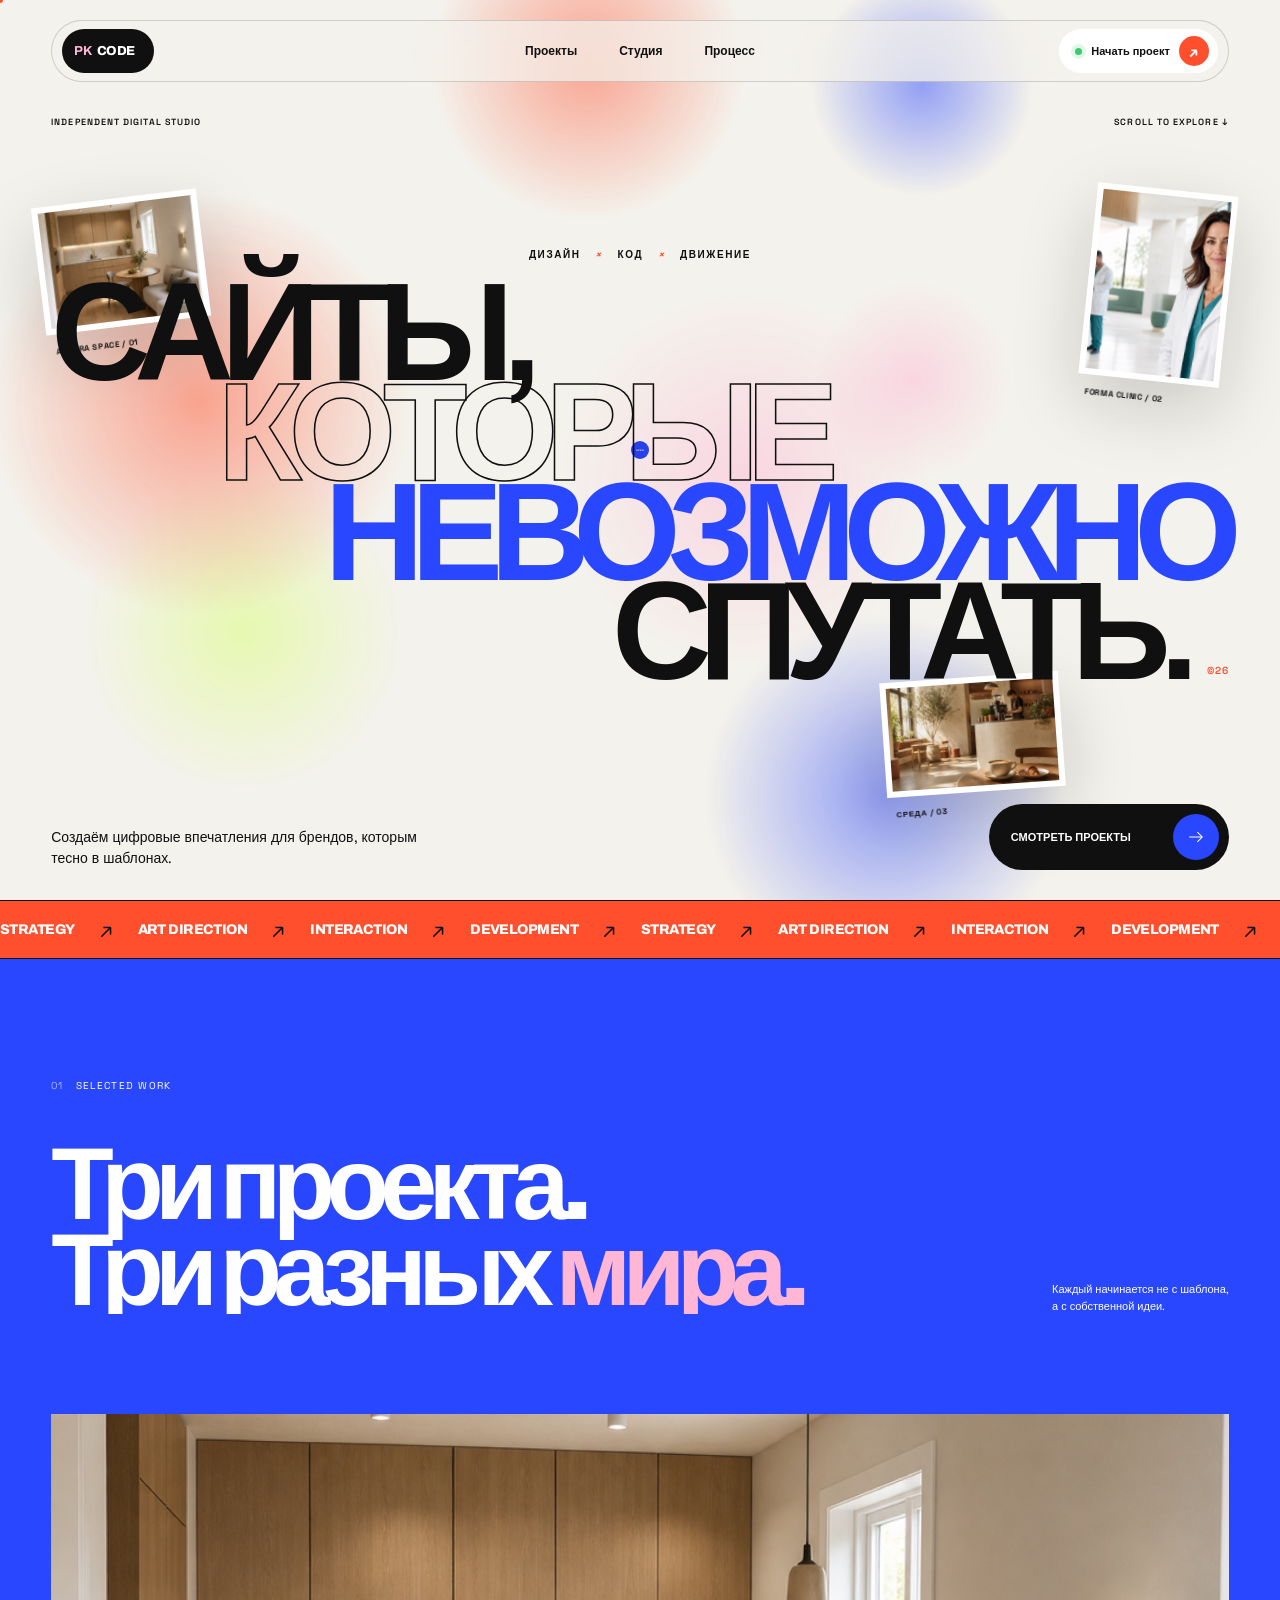
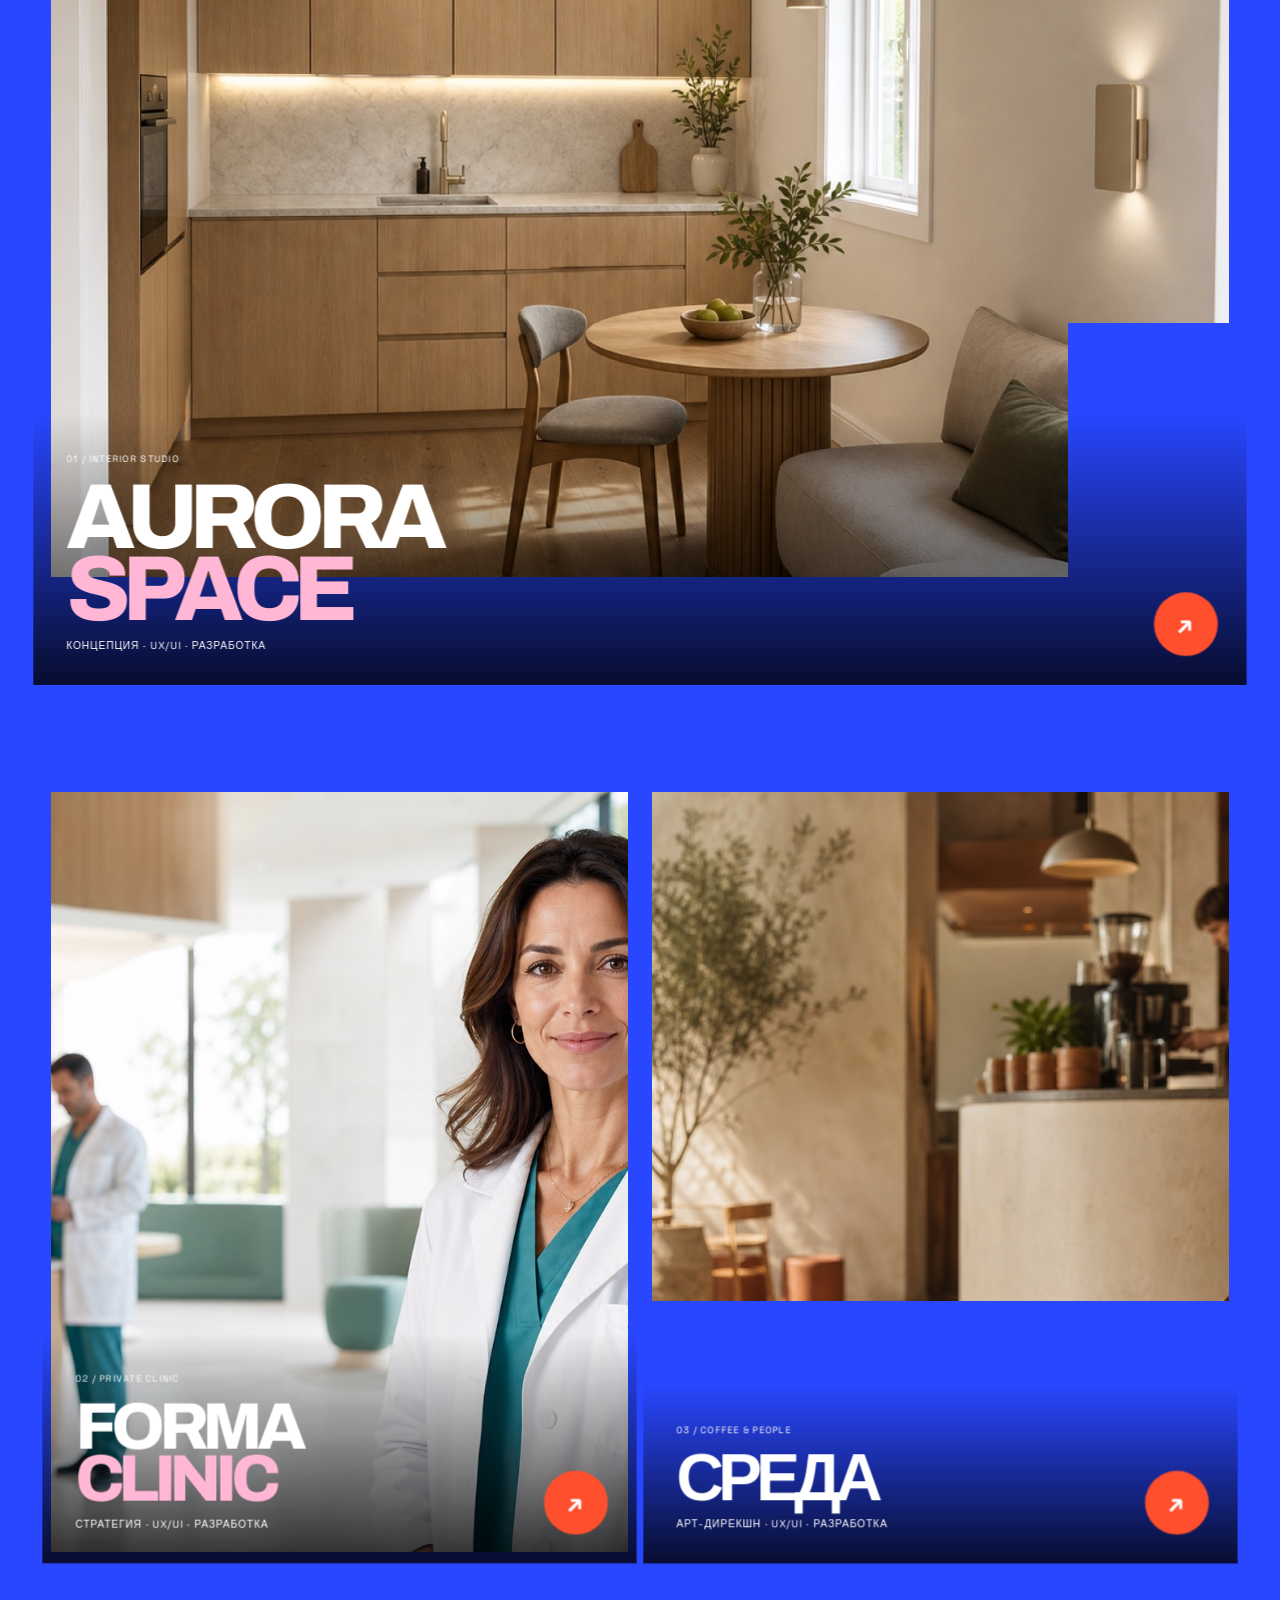
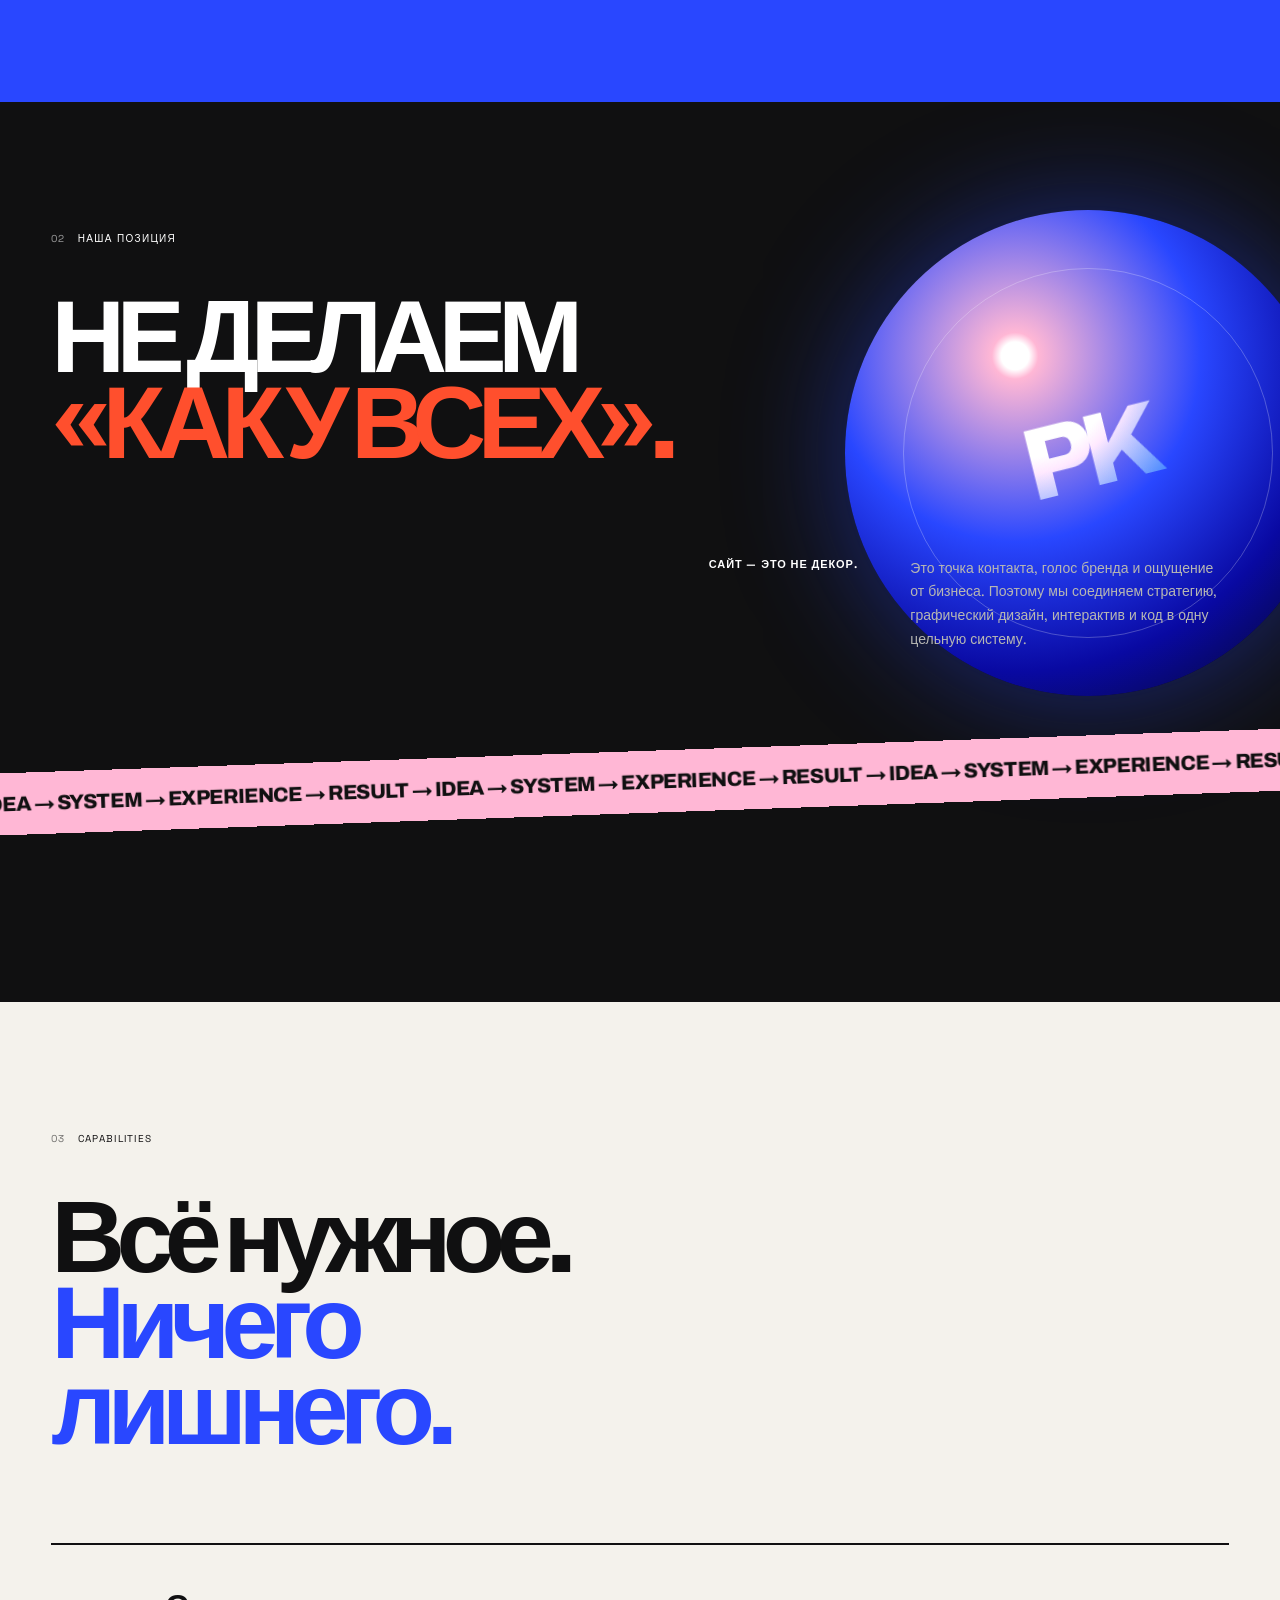
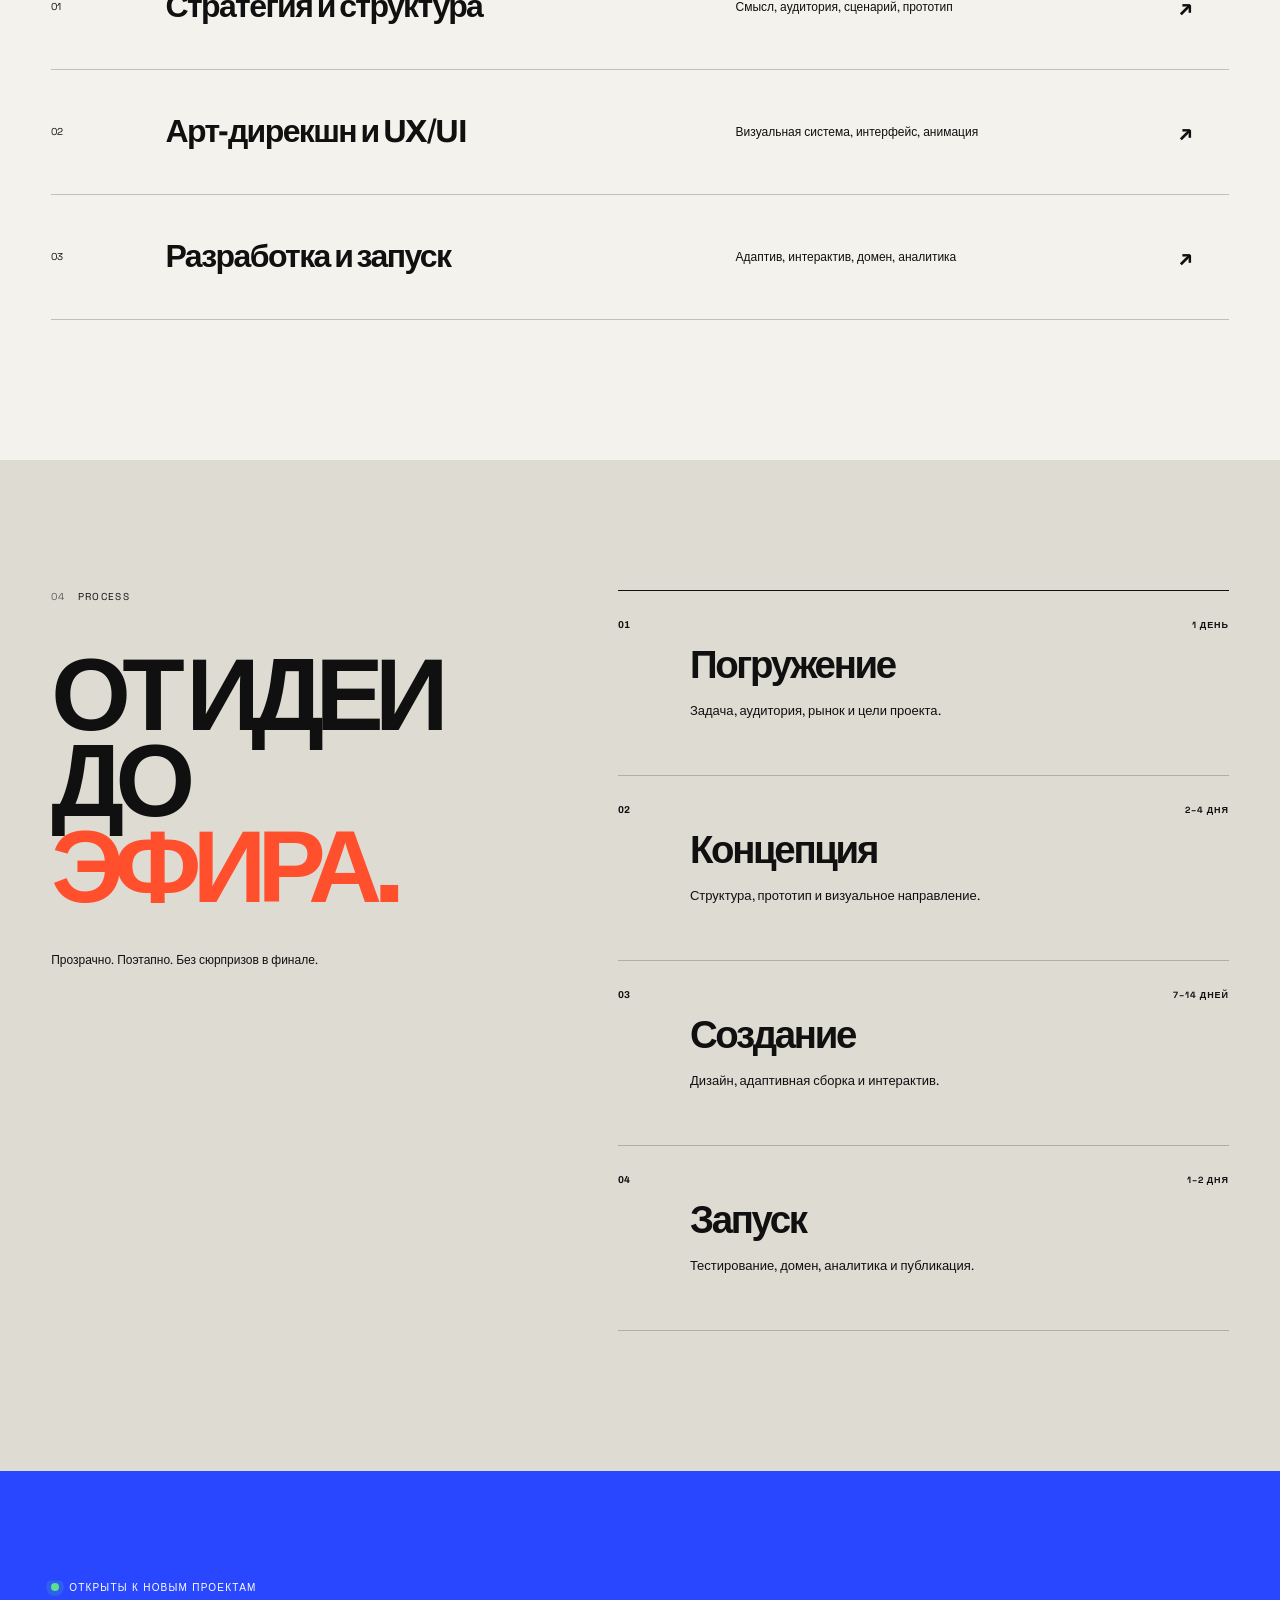
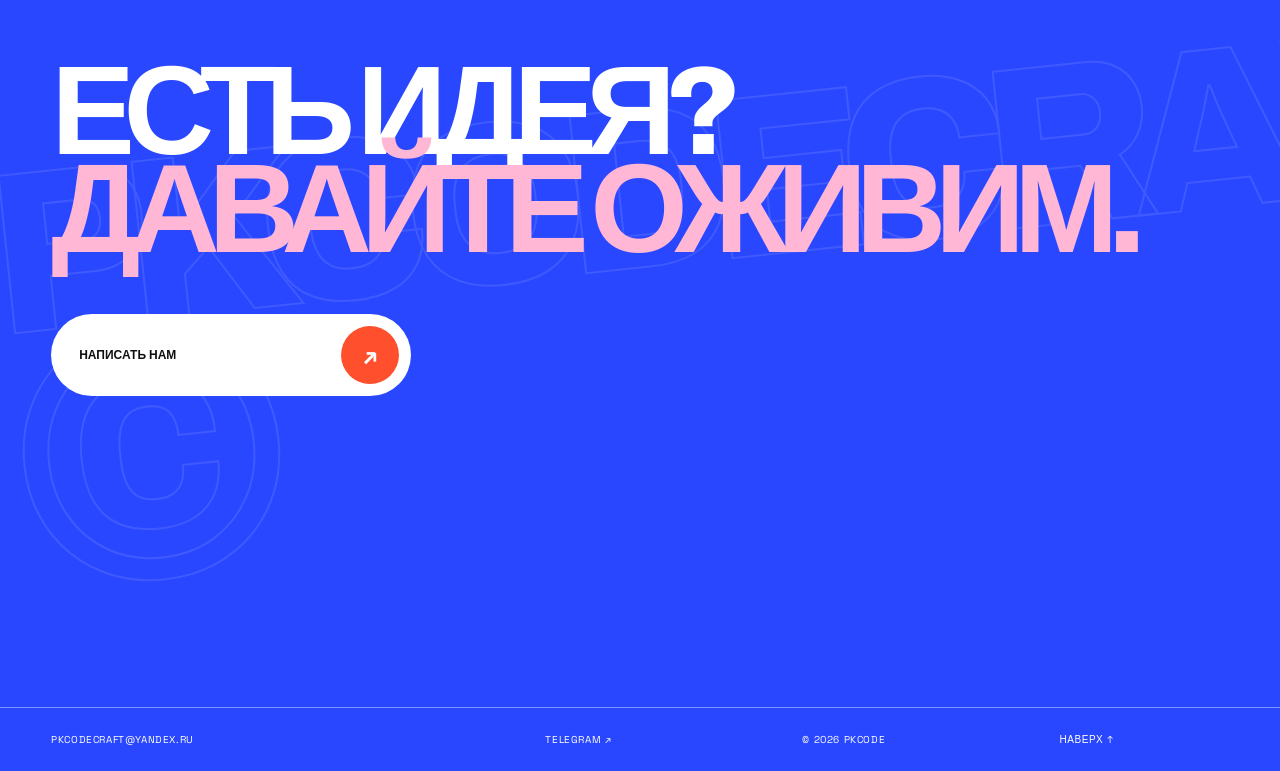
==== commit 3426bf24: "add contact portal and fix marquees" ====
--- a/index.html
+++ b/index.html
@@ -45,7 +45,7 @@
     <main id="main">
       <section class="hero" id="top">
         <canvas id="living-field" aria-hidden="true"></canvas>
-        <div class="hero-meta"><span>Independent digital studio</span><span>55.7558° N / 37.6173° E</span><span>Scroll to explore ↓</span></div>
+        <div class="hero-meta"><span>Independent digital studio</span><span>Scroll to explore ↓</span></div>
 
         <div class="hero-copy">
           <p class="hero-overline">Дизайн <i>×</i> Код <i>×</i> Движение</p>
@@ -64,7 +64,12 @@
         <div class="hero-bottom"><p>Создаём цифровые впечатления для брендов, которым тесно в шаблонах.</p><a class="hero-cta magnetic" href="#work"><span>Смотреть проекты</span><svg viewBox="0 0 32 32" aria-hidden="true"><path d="M6 16h19M18 9l7 7-7 7" /></svg></a></div>
       </section>
 
-      <div class="kinetic-line" aria-hidden="true"><div><span>STRATEGY</span><i>↗</i><span>ART DIRECTION</span><i>↗</i><span>INTERACTION</span><i>↗</i><span>DEVELOPMENT</span><i>↗</i><span>STRATEGY</span><i>↗</i><span>ART DIRECTION</span><i>↗</i><span>INTERACTION</span><i>↗</i><span>DEVELOPMENT</span><i>↗</i></div></div>
+      <div class="kinetic-line" aria-hidden="true">
+        <div class="kinetic-track">
+          <div class="marquee-group"><span>STRATEGY</span><i>↗</i><span>ART DIRECTION</span><i>↗</i><span>INTERACTION</span><i>↗</i><span>DEVELOPMENT</span><i>↗</i><span>STRATEGY</span><i>↗</i><span>ART DIRECTION</span><i>↗</i><span>INTERACTION</span><i>↗</i><span>DEVELOPMENT</span><i>↗</i><span>STRATEGY</span><i>↗</i><span>ART DIRECTION</span><i>↗</i><span>INTERACTION</span><i>↗</i><span>DEVELOPMENT</span><i>↗</i></div>
+          <div class="marquee-group"><span>STRATEGY</span><i>↗</i><span>ART DIRECTION</span><i>↗</i><span>INTERACTION</span><i>↗</i><span>DEVELOPMENT</span><i>↗</i><span>STRATEGY</span><i>↗</i><span>ART DIRECTION</span><i>↗</i><span>INTERACTION</span><i>↗</i><span>DEVELOPMENT</span><i>↗</i><span>STRATEGY</span><i>↗</i><span>ART DIRECTION</span><i>↗</i><span>INTERACTION</span><i>↗</i><span>DEVELOPMENT</span><i>↗</i></div>
+        </div>
+      </div>
 
       <section class="work" id="work">
         <div class="work-intro pad reveal-mask"><p><span>01</span>Selected work</p><h2>Три проекта.<br />Три разных <em>мира.</em></h2><small>Каждый начинается не с шаблона,<br />а с собственной идеи.</small></div>
@@ -95,7 +100,7 @@
       <section class="studio" id="studio">
         <div class="studio-orb" aria-hidden="true"><span>PK</span></div>
         <div class="studio-copy pad reveal-mask"><p><span>02</span>Наша позиция</p><h2>НЕ ДЕЛАЕМ<br /><i>«КАК У ВСЕХ».</i></h2><div class="studio-text"><b>Сайт — это не декор.</b><p>Это точка контакта, голос бренда и ощущение от бизнеса. Поэтому мы соединяем стратегию, графический дизайн, интерактив и код в одну цельную систему.</p></div></div>
-        <div class="studio-tape" aria-hidden="true"><div>IDEA → SYSTEM → EXPERIENCE → RESULT → IDEA → SYSTEM → EXPERIENCE → RESULT →</div></div>
+        <div class="studio-tape" aria-hidden="true"><div class="studio-track"><span>IDEA → SYSTEM → EXPERIENCE → RESULT → IDEA → SYSTEM → EXPERIENCE → RESULT → IDEA → SYSTEM → EXPERIENCE → RESULT →</span><span>IDEA → SYSTEM → EXPERIENCE → RESULT → IDEA → SYSTEM → EXPERIENCE → RESULT → IDEA → SYSTEM → EXPERIENCE → RESULT →</span></div></div>
       </section>
 
       <section class="services pad">
@@ -118,8 +123,8 @@
       </section>
 
       <section class="contact" id="contact">
-        <div class="contact-bg" aria-hidden="true"><span>LET'S</span><span>MAKE</span></div>
-        <div class="contact-content pad reveal-mask"><p><i></i>Открыты к новым проектам</p><h2>ЕСТЬ ИДЕЯ?<br /><em>ДАВАЙТЕ ОЖИВИМ.</em></h2><a class="contact-button magnetic" href="mailto:pkcodecraft@yandex.ru"><span>Написать нам</span><b>↗</b></a></div>
+        <div class="contact-bg" aria-hidden="true"><span>PKCODECRAFT</span><span>©</span></div>
+        <div class="contact-content pad reveal-mask"><p><i></i>Открыты к новым проектам</p><h2>ЕСТЬ ИДЕЯ?<br /><em>ДАВАЙТЕ ОЖИВИМ.</em></h2><a class="contact-button magnetic" href="contact/"><span>Написать нам</span><b>↗</b></a></div>
         <div class="contact-footer pad"><a href="mailto:pkcodecraft@yandex.ru">pkcodecraft@yandex.ru</a><a href="https://t.me/un4uspep" target="_blank" rel="noreferrer">Telegram ↗</a><p>© <span id="year"></span> PKCODE</p><a href="#top">Наверх ↑</a></div>
       </section>
     </main>
--- a/styles.css
+++ b/styles.css
@@ -15,6 +15,11 @@
 .reveal-mask{opacity:.01;clip-path:inset(0 0 18% 0);transform:translateY(35px);transition:opacity .45s ease,clip-path .9s cubic-bezier(.2,.8,.2,1),transform .9s cubic-bezier(.2,.8,.2,1)}.reveal-mask.visible{opacity:1;clip-path:inset(0);transform:none}
 @media(max-width:900px){.header-shell{grid-template-columns:1fr auto}.desktop-nav,.talk{display:none}.menu-button{display:block}.hero h1{font-size:clamp(60px,12.5vw,115px)}.float-aurora{top:24%;width:17vw;height:13vw}.float-clinic{top:27%;width:14vw;height:20vw}.case-pair{grid-template-columns:1fr}.case-pair .case-image{height:min(90vw,760px)}.studio-orb{top:25%;width:55vw}.services header{grid-template-columns:1fr}.process{grid-template-columns:1fr}.process-sticky{position:static;margin-bottom:75px}}
 @media(max-width:600px){:root{--pad:18px}.cursor,.cursor-dot{display:none}.header-shell{top:10px;left:12px;right:12px;height:58px}.logo{height:40px;min-width:80px}.hero{min-height:780px;padding-top:92px;padding-bottom:22px}.hero-meta{grid-template-columns:1fr 1fr}.hero-meta span:nth-child(2){text-align:right}.hero-meta span:last-child{display:none}.hero-overline{text-align:left;font-size:8px}.hero h1{font-size:clamp(46px,14vw,64px);line-height:.8}.title-row.shifted{padding-left:0}.title-row.blue{text-align:left}.title-row.last{justify-content:flex-start;gap:8px}.title-row.last em{padding-bottom:.4em}.float-card{padding:3px}.float-card span{display:none}.float-aurora{top:21%;left:auto;right:4%;width:24vw;height:18vw}.float-clinic{top:29%;right:-5%;width:22vw;height:29vw}.float-coffee{right:10%;bottom:25%;width:27vw;height:17vw}.hero-bottom{grid-template-columns:1fr;gap:22px}.hero-bottom>p{max-width:270px;font-size:13px}.hero-cta{min-width:100%;height:62px}.kinetic-line{padding:11px 0}.kinetic-line span{font-size:11px}.work{padding-top:80px;padding-bottom:90px}.work-intro{margin-bottom:55px}.work-intro>p,.studio-copy>p,.services header>p,.process-sticky>p{margin-bottom:35px}.work-intro h2,.studio-copy h2,.services h2,.process h2{font-size:clamp(40px,11.5vw,56px)}.work-intro>small{position:static;display:block;margin-top:28px}.case-aurora{margin:0 18px}.case-aurora .case-image,.case-pair .case-image{height:118vw;max-height:620px}.case-info{padding:20px}.case-info h3,.case-pair .case-info h3{font-size:clamp(38px,12vw,58px)}.case-info>b{right:16px;bottom:16px;width:50px;height:50px}.case-pair{margin-top:65px;padding-inline:18px;gap:65px}.studio{min-height:800px;padding-top:85px}.studio-orb{right:-20%;top:29%;width:88vw;opacity:.85}.studio-text{margin:330px 0 75px;width:100%;grid-template-columns:1fr}.studio-tape div{font-size:15px}.services{padding-top:85px;padding-bottom:90px}.services header{margin-bottom:55px}.service-row{min-height:145px;grid-template-columns:32px 1fr 30px;gap:10px}.service-row h3{font-size:21px}.service-row p{grid-column:2;line-height:1.5}.service-row b{grid-column:3;grid-row:1/3}.process{padding-top:85px;padding-bottom:90px}.process-list li{min-height:155px;grid-template-columns:35px 1fr 55px;gap:10px}.process-list h3{font-size:25px}.process-list p{font-size:12px}.contact{min-height:780px;padding-top:95px}.contact-content>p{margin-bottom:100px}.contact h2{font-size:clamp(47px,13.3vw,66px);line-height:.84}.contact-button{margin:50px 0 110px;height:70px}.contact-button b{width:50px;height:50px}.contact-footer{grid-template-columns:1fr 1fr;row-gap:18px}.contact-footer>*:nth-child(even){text-align:right}}
+.hero-meta{grid-template-columns:1fr 1fr}.hero-meta span:nth-child(2){text-align:right}
+.kinetic-line>.kinetic-track{display:flex;gap:0;width:max-content;animation:marquee-fixed 28s linear infinite}.kinetic-line .marquee-group{min-width:100vw;display:flex;flex:none;align-items:center;gap:25px;padding-right:25px}
+.studio-tape .studio-track{display:flex;width:max-content;animation:marquee-fixed 30s linear infinite}.studio-tape .studio-track span{min-width:100vw;flex:none;padding-right:2rem;white-space:nowrap}
+.contact-bg{font-size:clamp(110px,18vw,280px);line-height:.72}.contact-bg span:last-child{font-size:clamp(180px,28vw,440px)}
+@keyframes marquee-fixed{to{transform:translateX(-50%)}}
 @media(max-width:600px){.title-row.blue{font-size:.82em}}
 @media(hover:none){.cursor,.cursor-dot{display:none}.case>a{transform:none!important}}
 @media(prefers-reduced-motion:reduce){html{scroll-behavior:auto}*,*::before,*::after{animation-duration:.01ms!important;animation-iteration-count:1!important;transition-duration:.01ms!important}.intro{display:none}.reveal-mask{clip-path:none;transform:none}.float-card{transform:none!important}}
